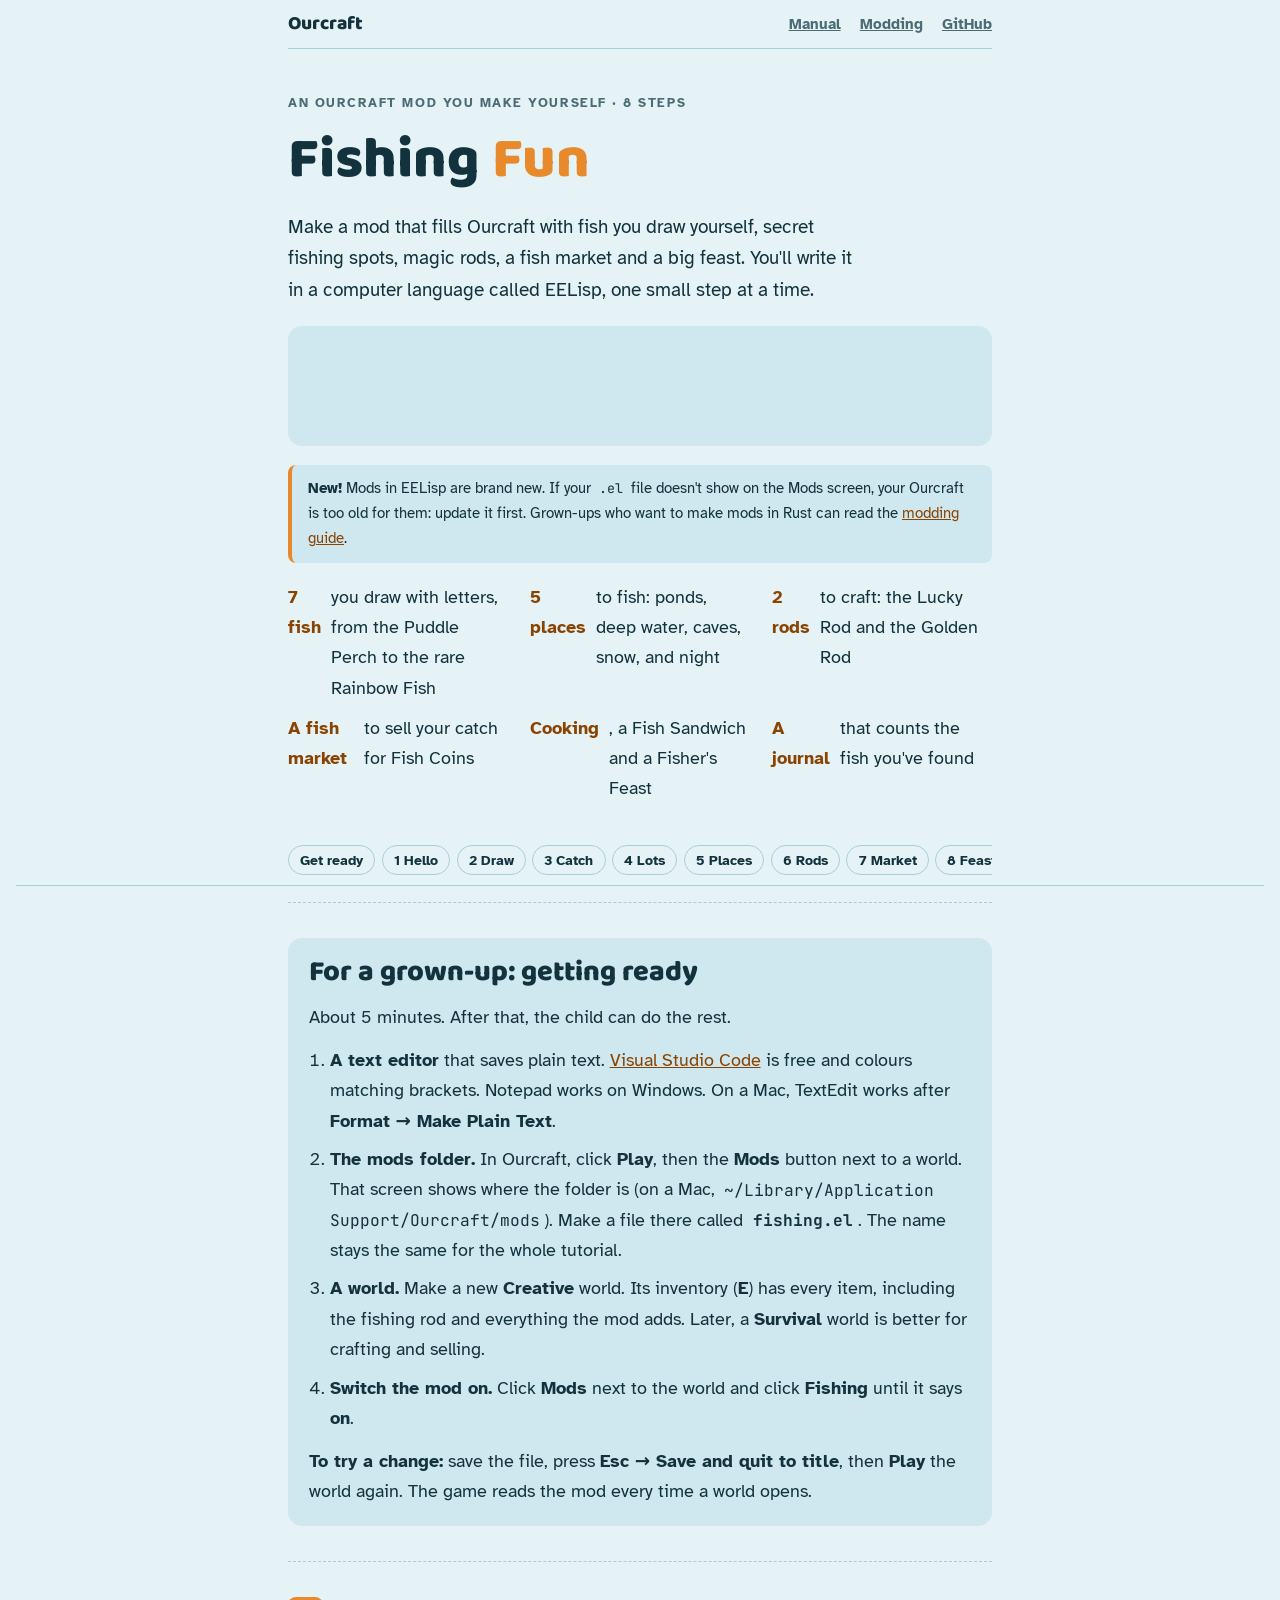
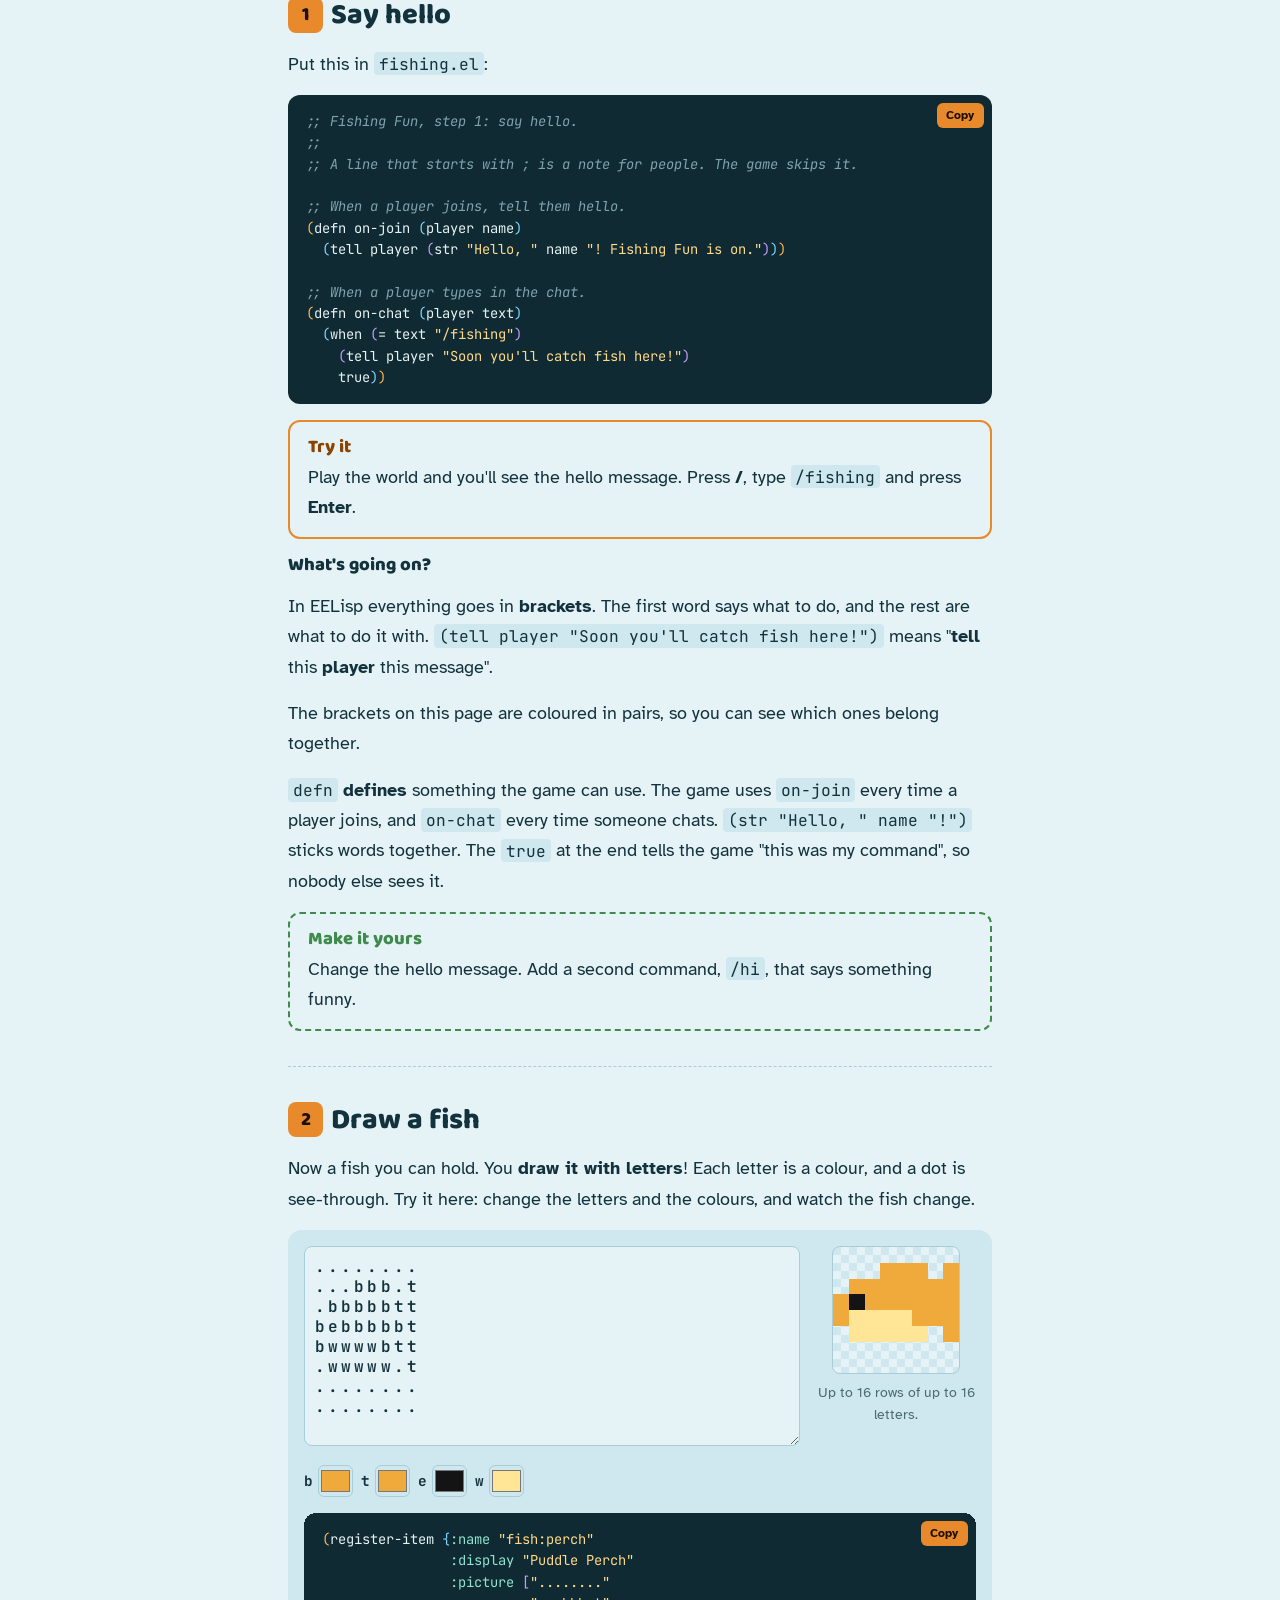
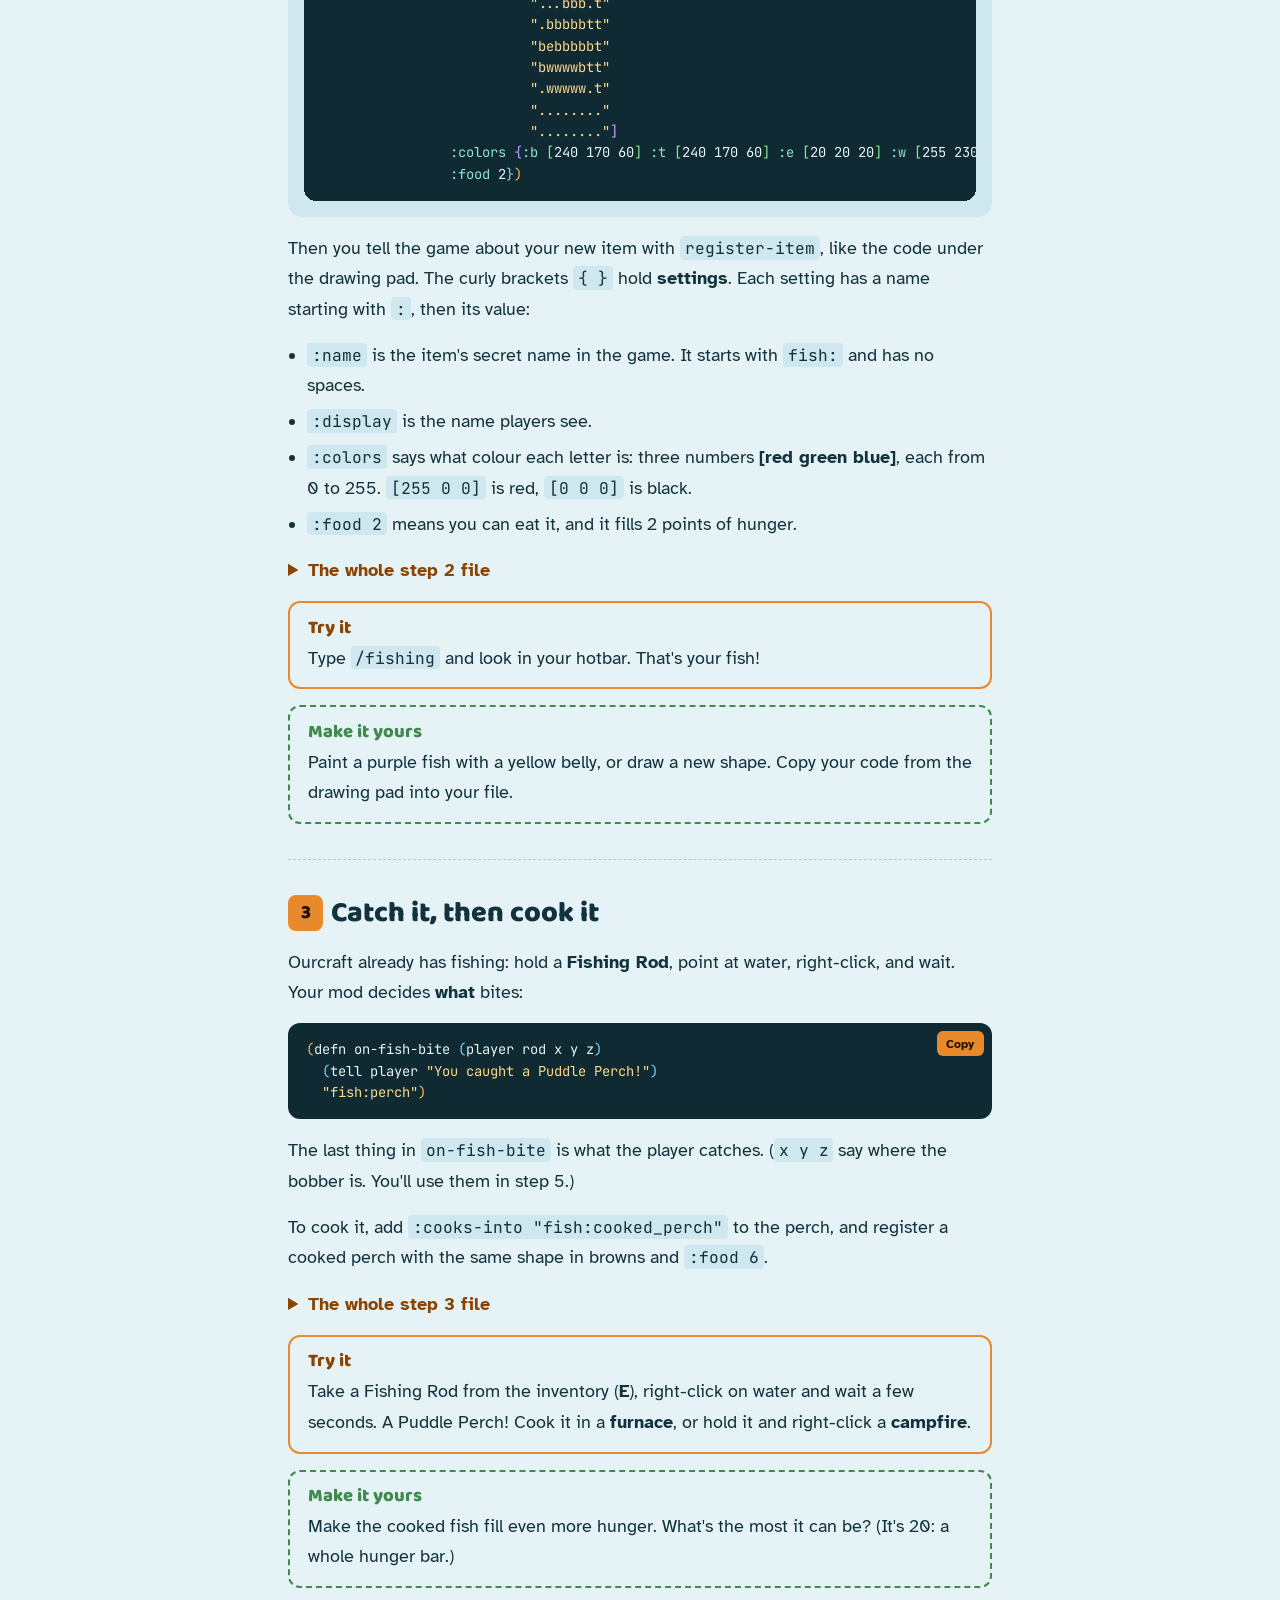
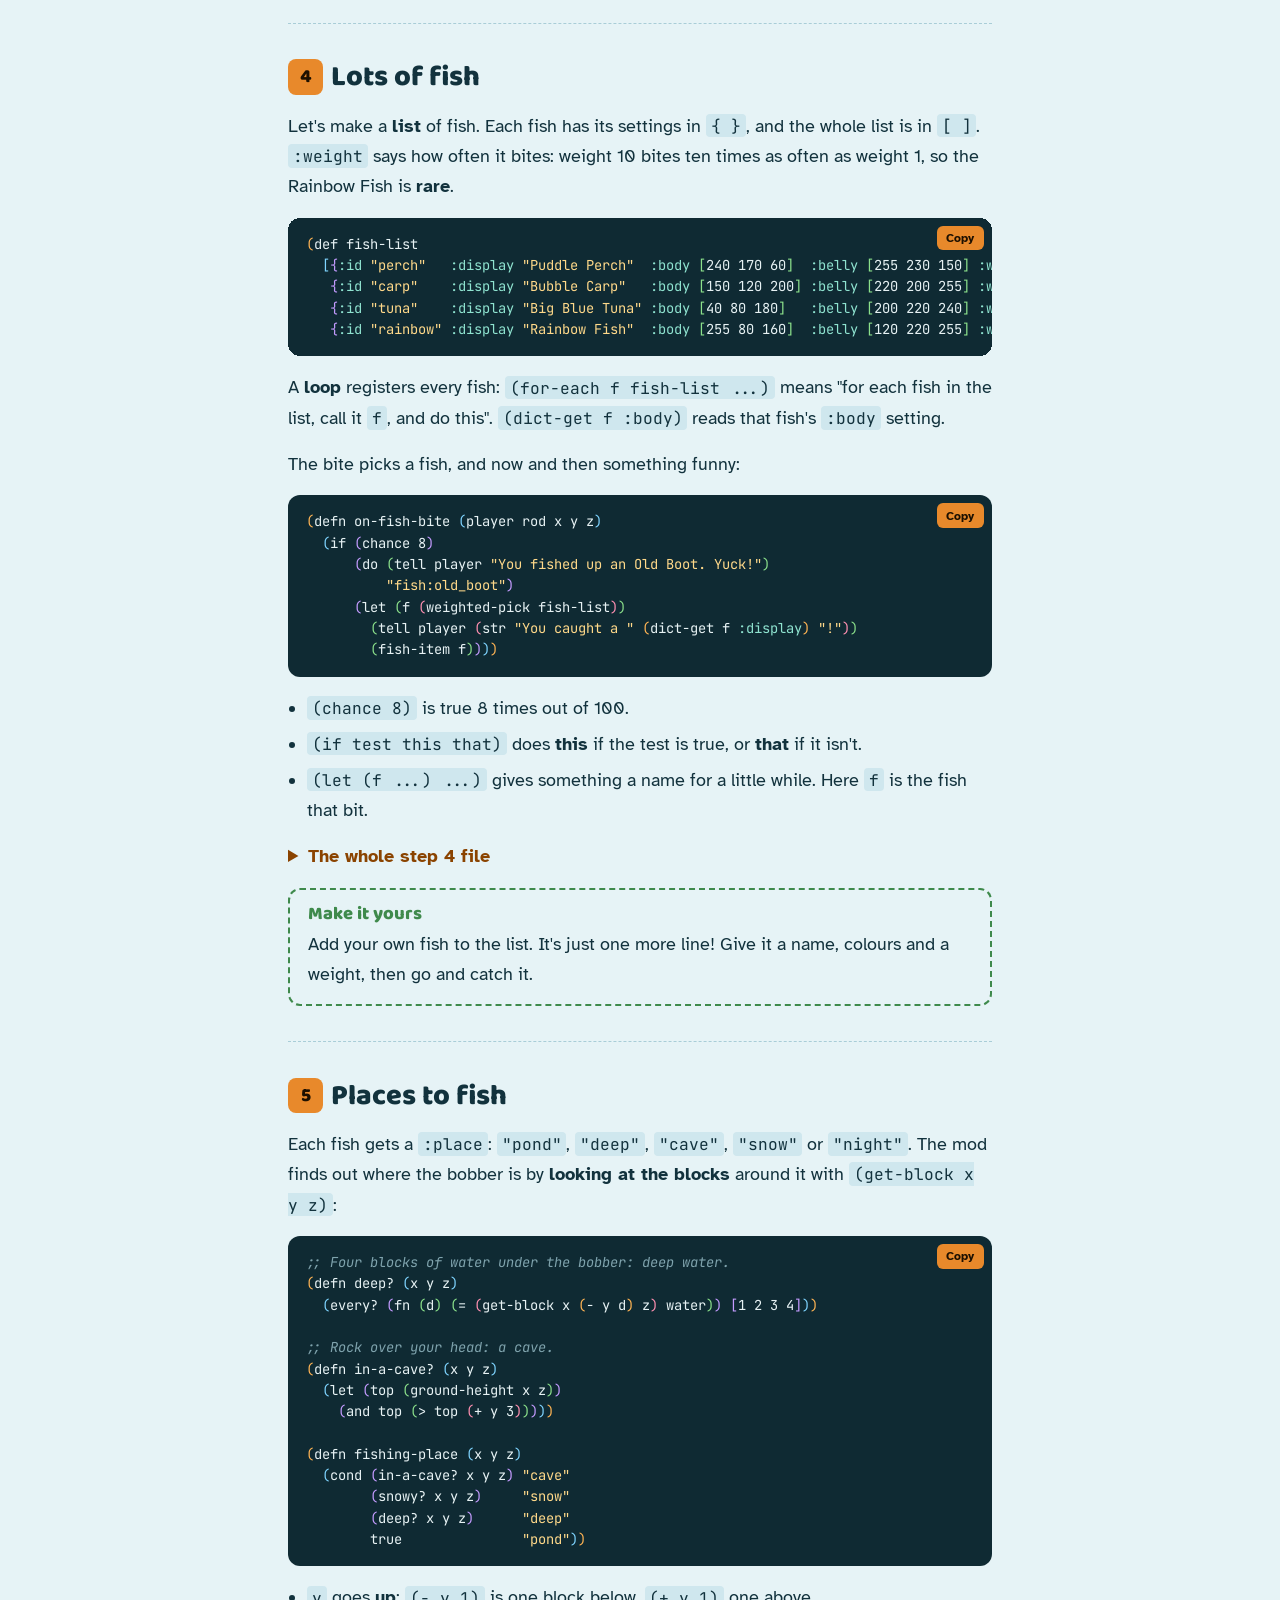
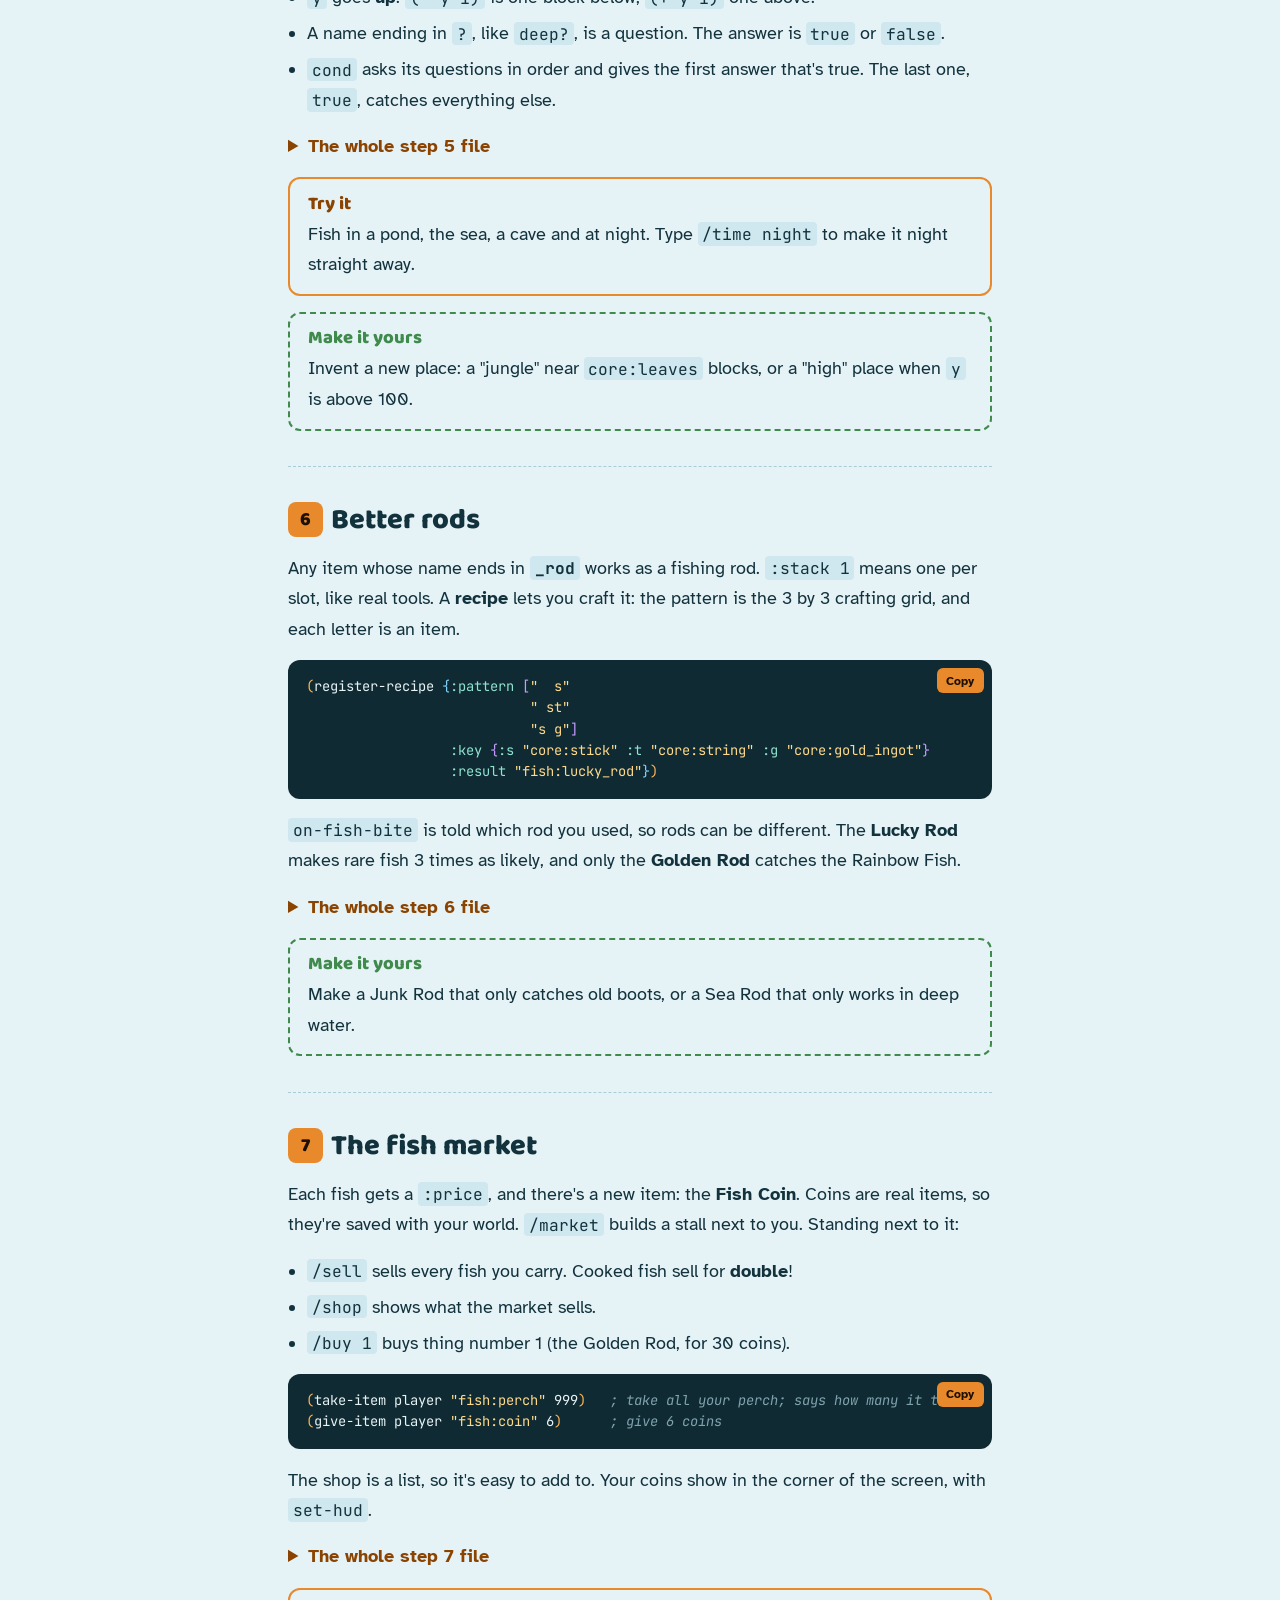
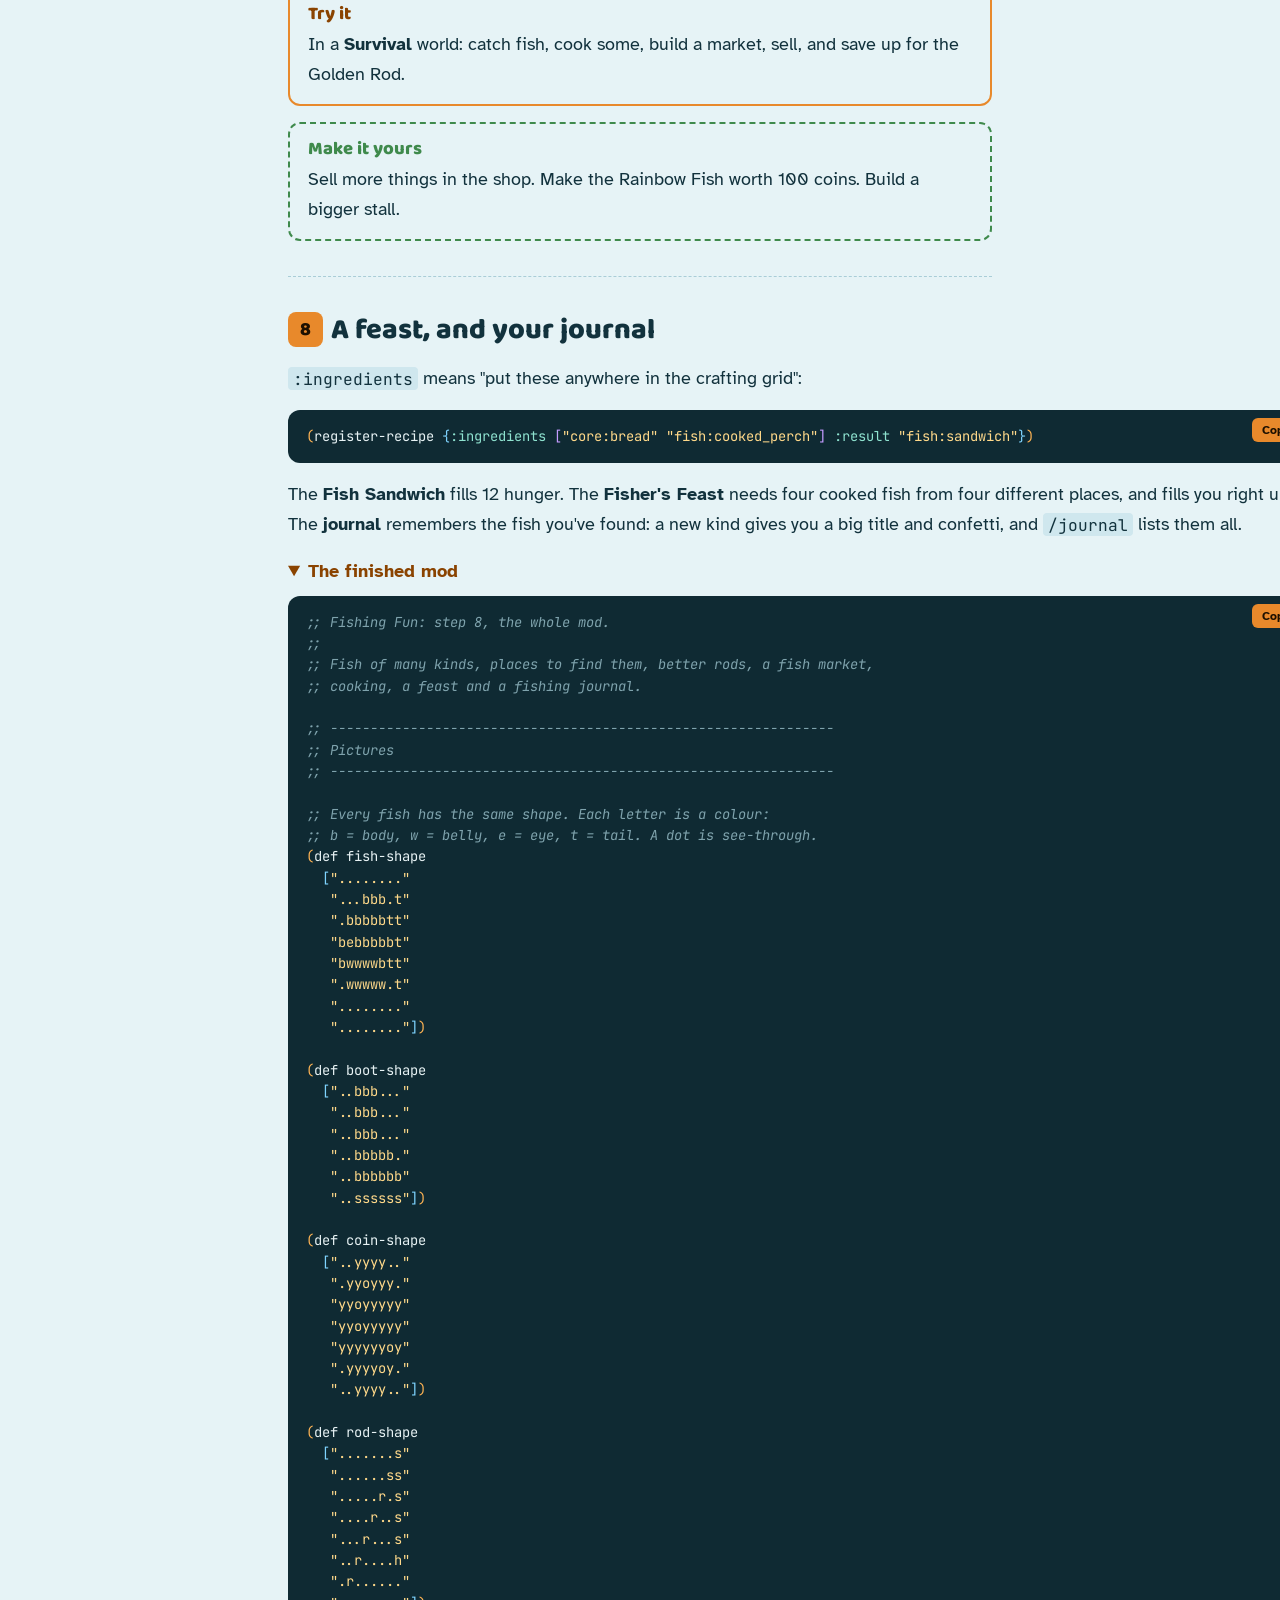
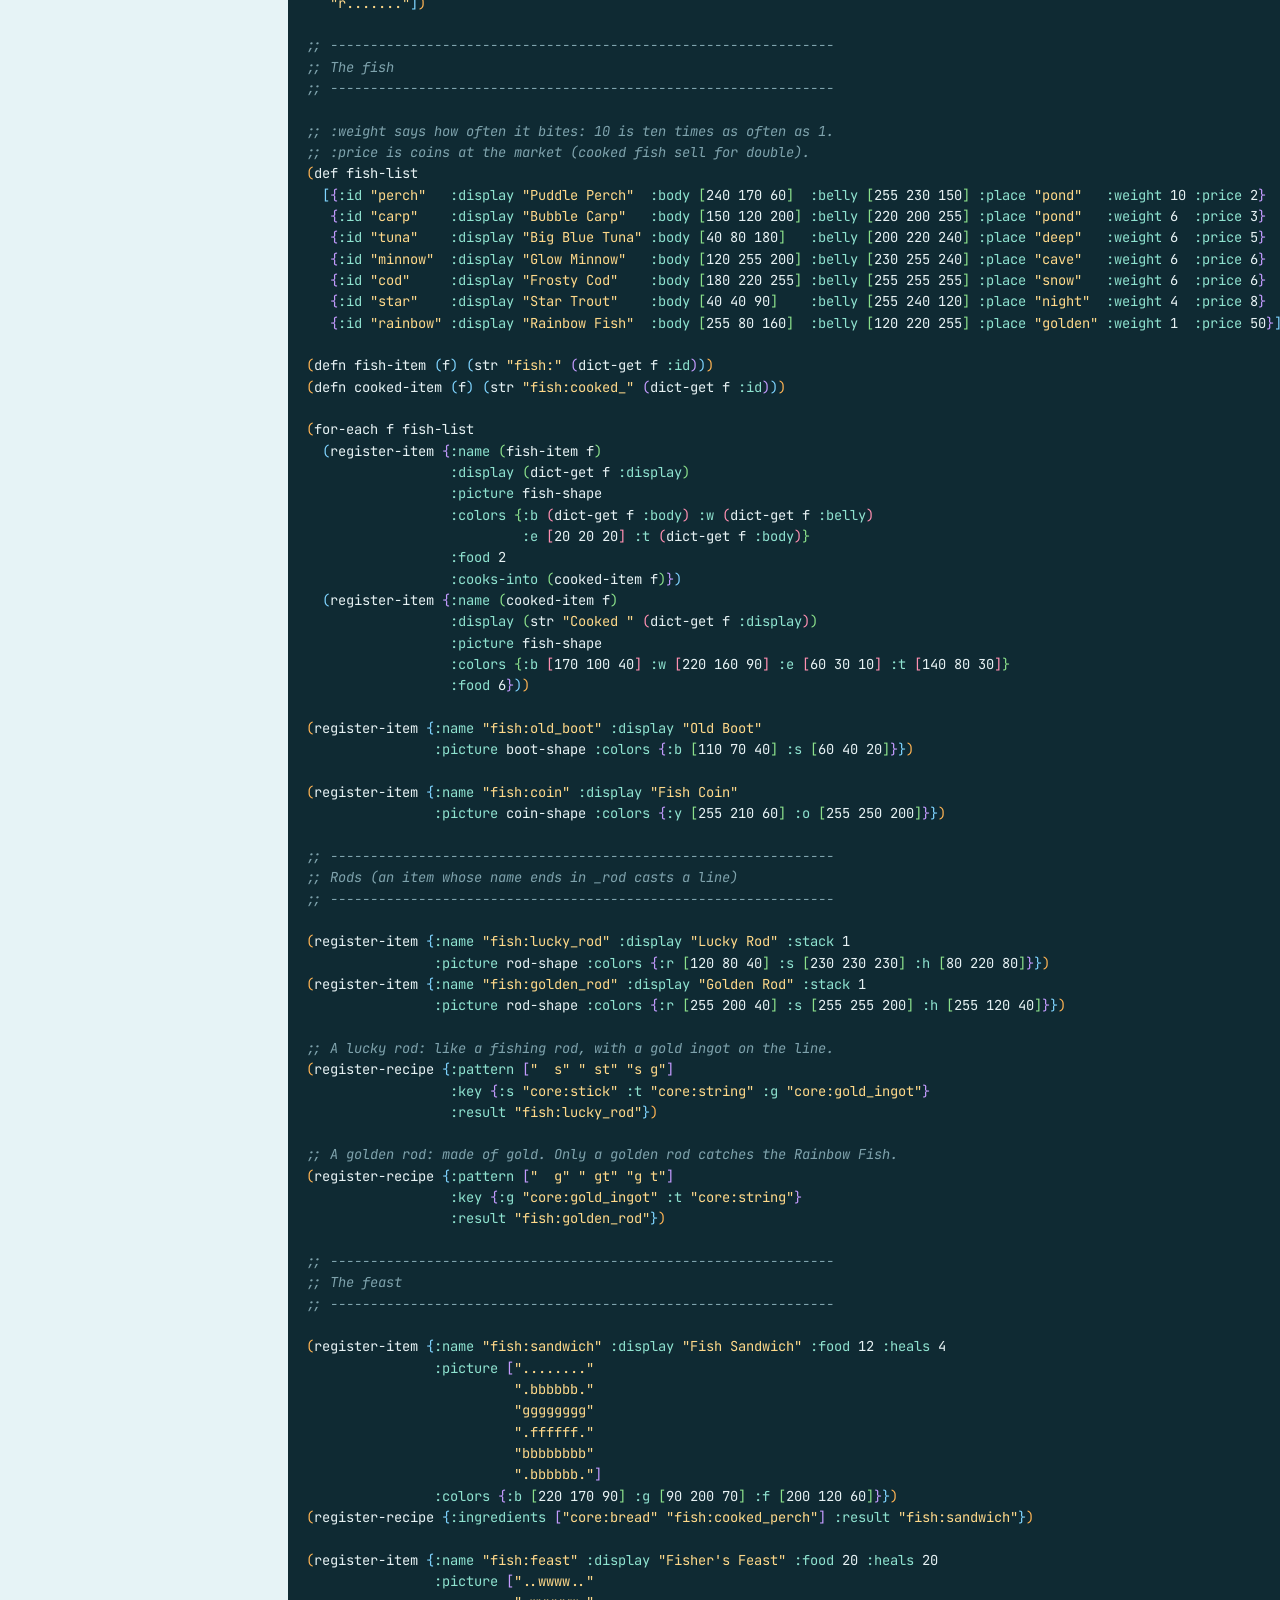
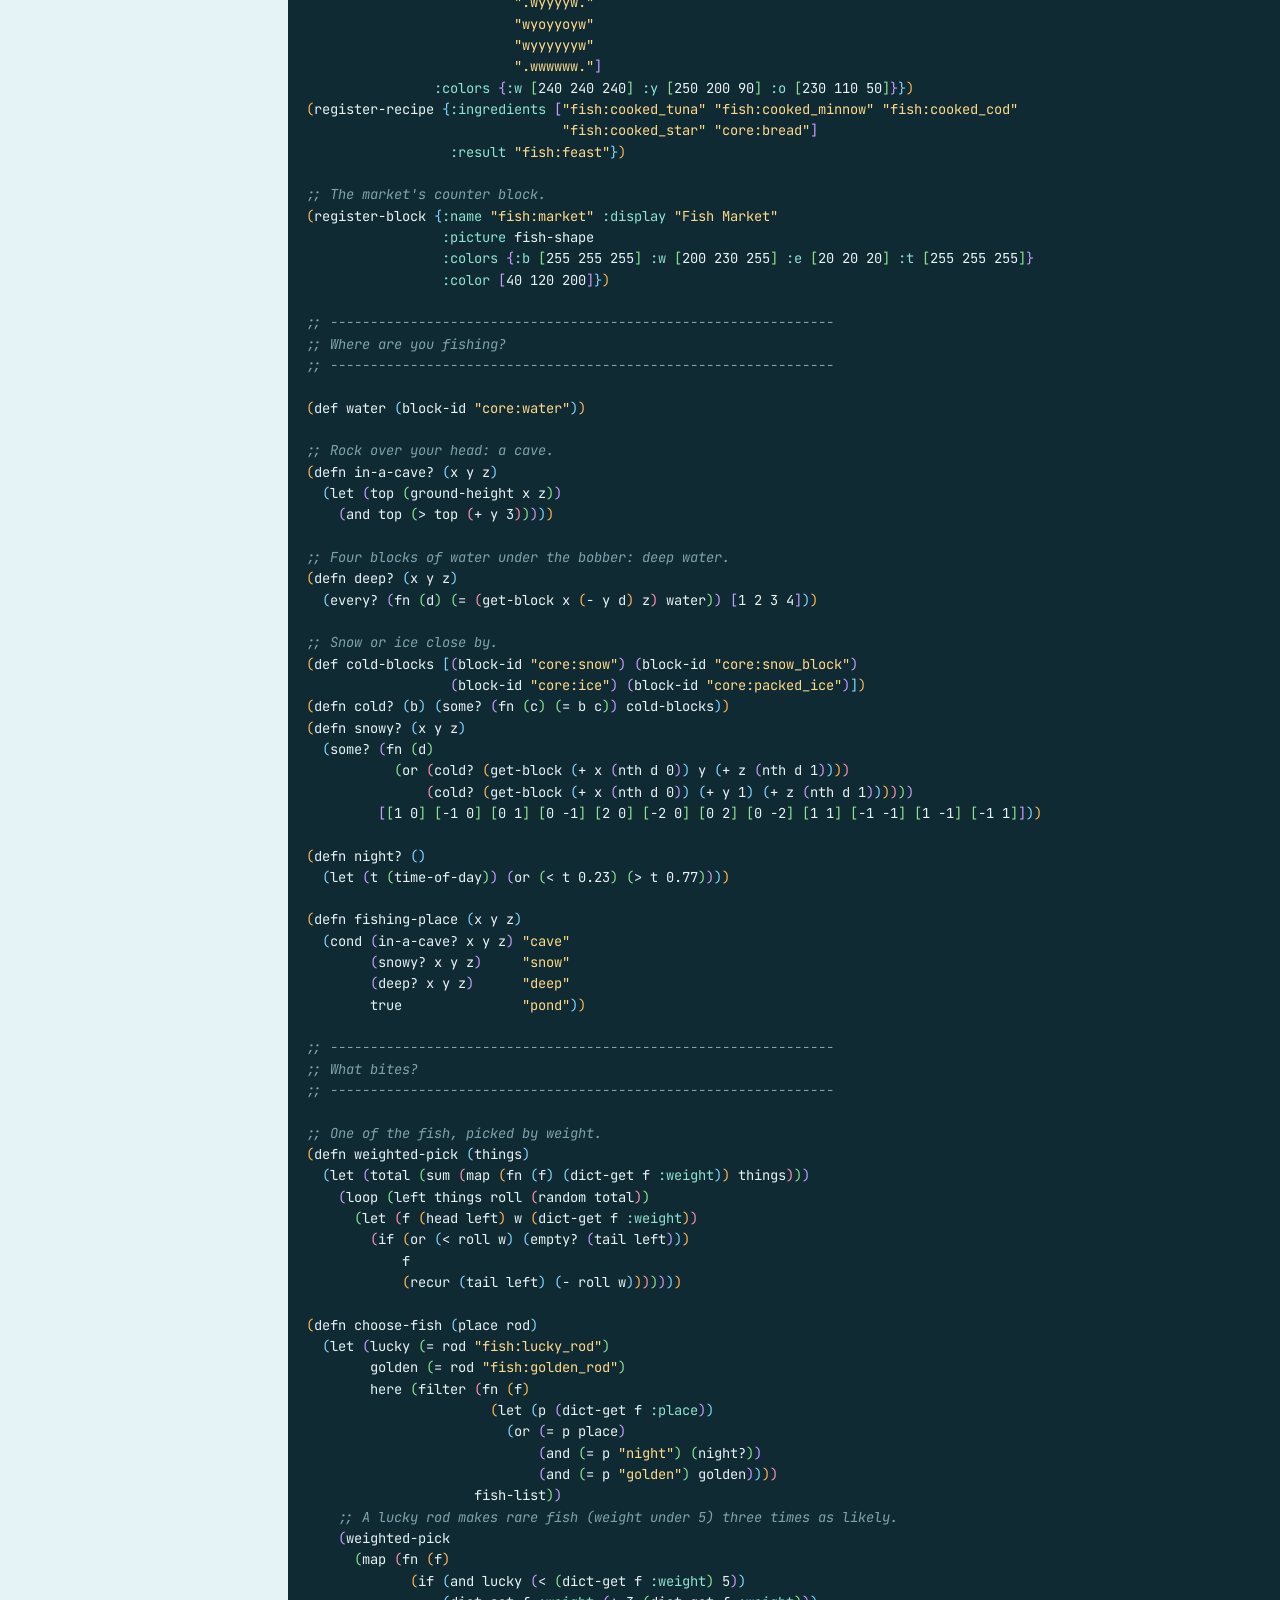
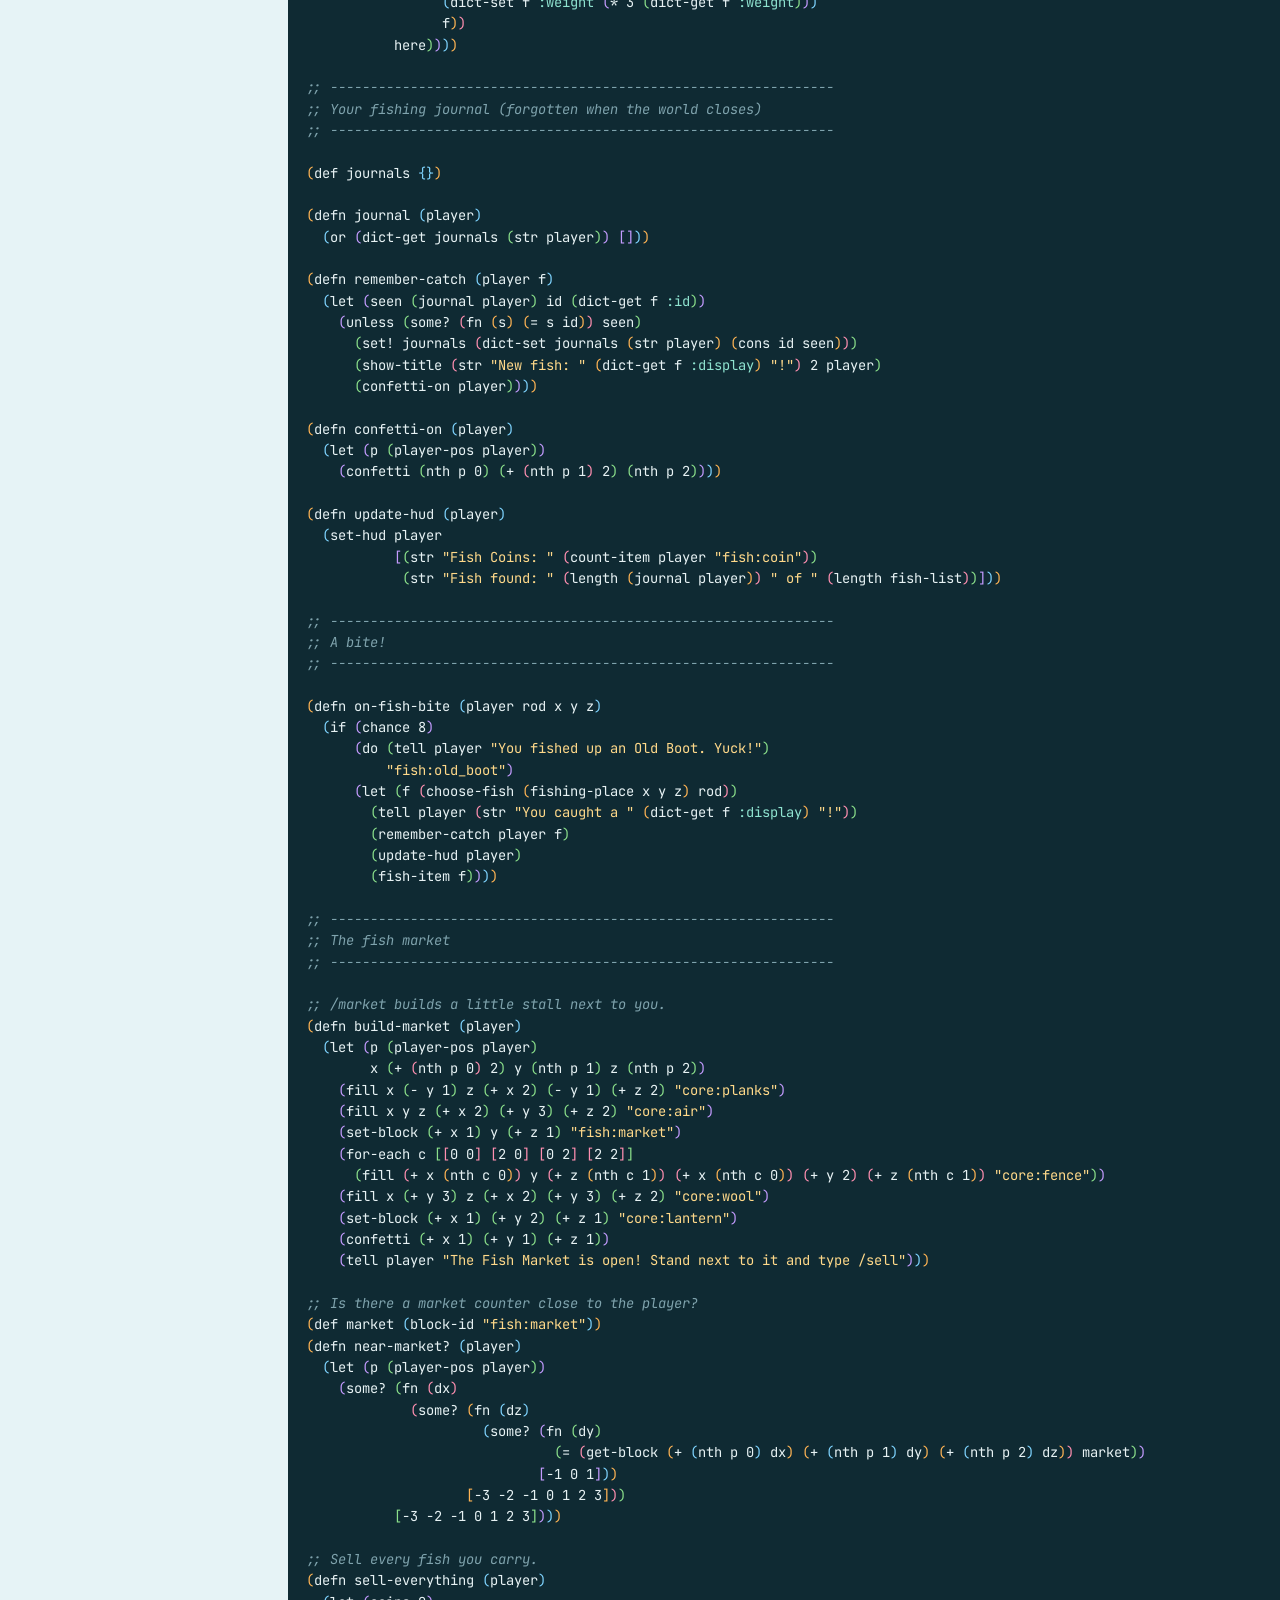
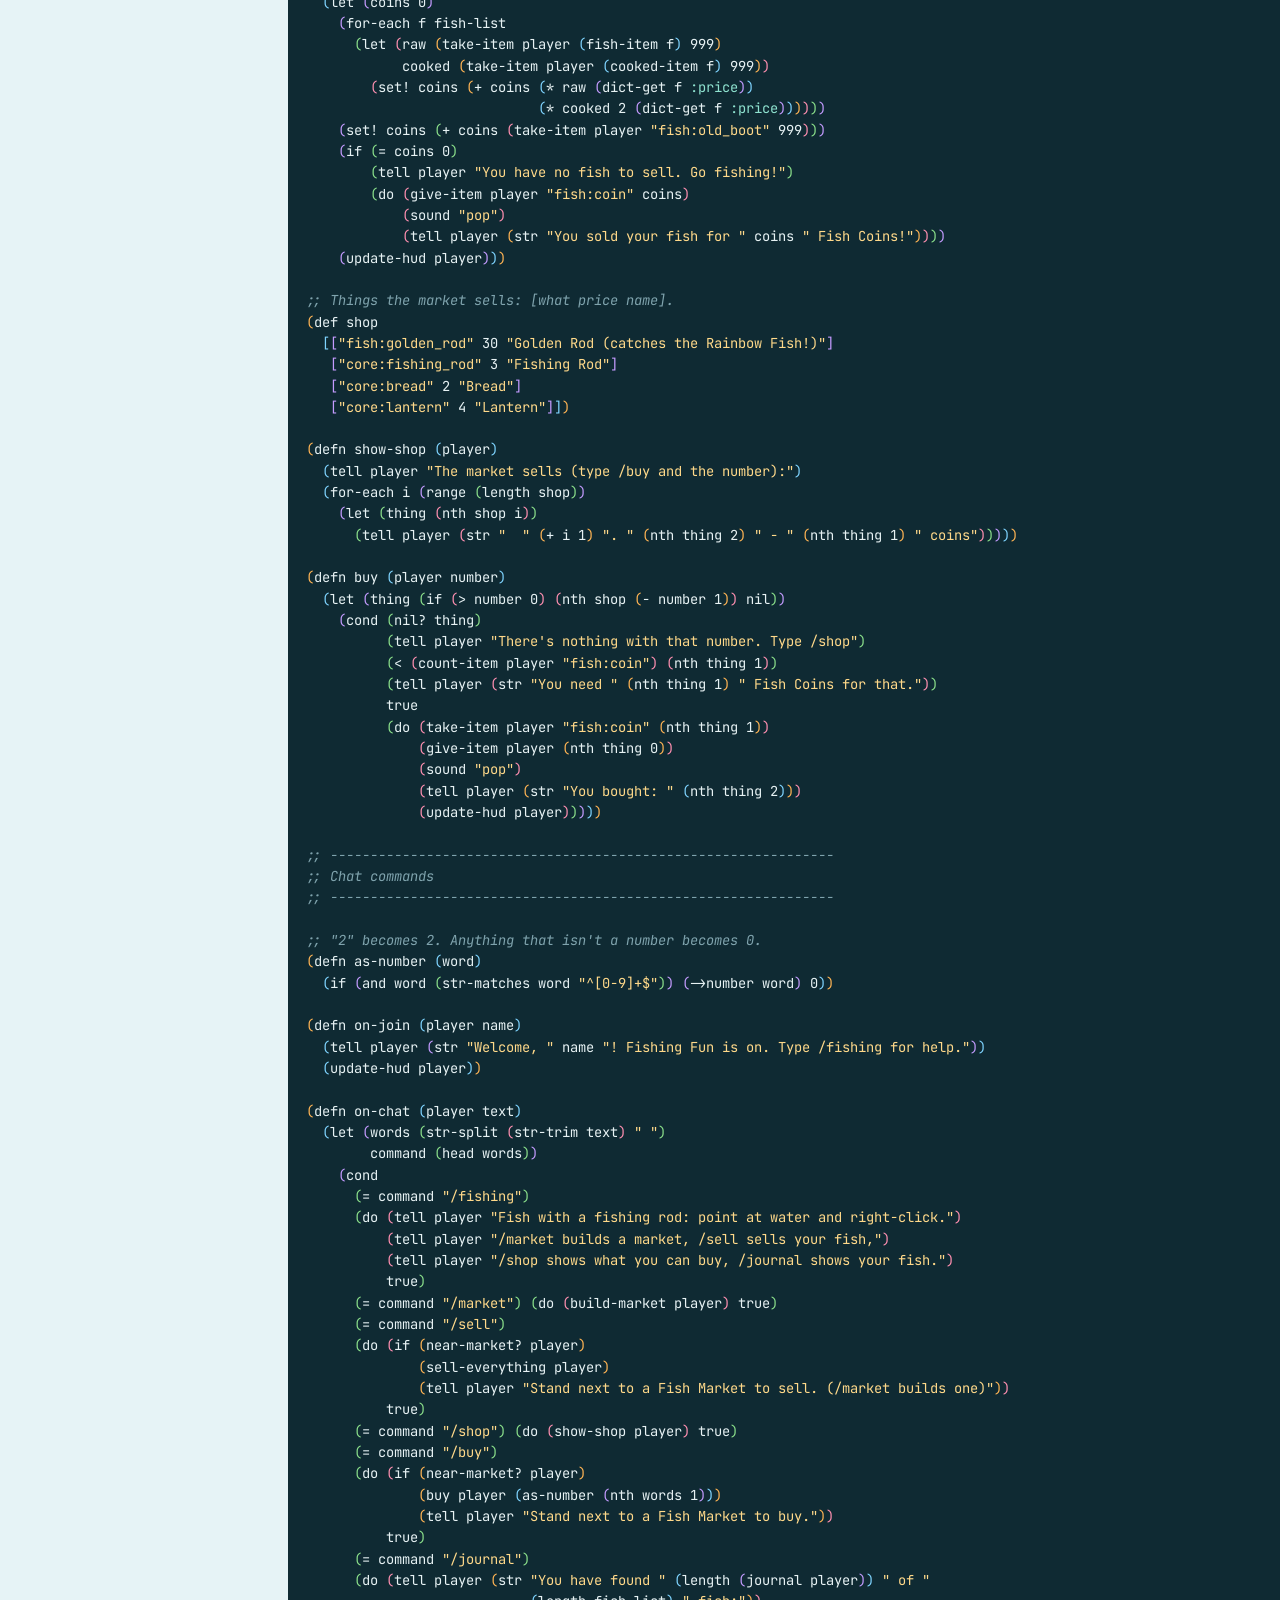
==== fishing.html @ 2dd610e3 "Fishing Fun: a modding tutorial for children, in EELisp A step-by-step page (fishing.html) for makin" ====
<!doctype html>
<html lang="en">
<head>
<meta charset="utf-8">
<meta name="viewport" content="width=device-width, initial-scale=1, viewport-fit=cover">
<meta name="description" content="A step-by-step tutorial for children: make an Ourcraft fishing mod in EELisp, with fish you draw yourself, places to fish, rods, a fish market and cooking.">
<link rel="icon" href="assets/favicon.svg" type="image/svg+xml">
<title>Fishing Fun Mod · Ourcraft</title>
<link rel="preconnect" href="https://fonts.googleapis.com">
<link rel="preconnect" href="https://fonts.gstatic.com" crossorigin>
<link rel="stylesheet" href="https://fonts.googleapis.com/css2?family=Baloo+2:wght@600;800&family=Atkinson+Hyperlegible:ital,wght@0,400;0,700;1,400&family=JetBrains+Mono:wght@400;600&display=swap">
<style>
/* Layout: a pond you scroll down through. One narrow reading column, code blocks that may run wider, a sticky strip of the 8 steps. */
:root {
  --water: #e6f3f6;        /* page: shallow pond */
  --water-deep: #cfe7ee;   /* panels */
  --ink: #12323d;          /* text: deep-water ink */
  --ink-soft: #4b6b75;
  --perch: #e8892b;        /* accent: the Puddle Perch */
  --perch-ink: #8a4300;    /* accent text on light */
  --reed: #3f8a4c;         /* "make it yours" */
  --line: #a9cdd7;
  --code-bg: #0f2a33;
  --code-fg: #e7f2f4;
  --code-dim: #7fa3ad;
  --p1: #ffb454; --p2: #7fd4ff; --p3: #c49bff; --p4: #8be08b; --p5: #ff8fb1;
  --str: #ffd98a; --kw: #8fe3d0;
  --font-display: "Baloo 2", "Trebuchet MS", system-ui, sans-serif;
  --font-body: "Atkinson Hyperlegible", Verdana, system-ui, sans-serif;
  --font-code: "JetBrains Mono", ui-monospace, Menlo, Consolas, monospace;
  --step-1: clamp(1.05rem, 1rem + .25vw, 1.15rem);
  --step-2: clamp(1.4rem, 1.2rem + .9vw, 1.8rem);
  --step-3: clamp(2.2rem, 1.6rem + 3vw, 3.6rem);
}
@media (prefers-color-scheme: dark) { :root:not([data-theme="light"]) {
  --water: #0b1f26; --water-deep: #12313b; --ink: #dcefF3; --ink-soft: #9dbdc6;
  --perch: #f2a04e; --perch-ink: #ffbf7a; --reed: #7dd08a; --line: #24505d;
  --code-bg: #071419; --code-fg: #e7f2f4; --code-dim: #6f929c; color-scheme: dark } }
:root[data-theme="dark"] {
  --water: #0b1f26; --water-deep: #12313b; --ink: #dcefF3; --ink-soft: #9dbdc6;
  --perch: #f2a04e; --perch-ink: #ffbf7a; --reed: #7dd08a; --line: #24505d;
  --code-bg: #071419; --code-fg: #e7f2f4; --code-dim: #6f929c; color-scheme: dark }

* { box-sizing: border-box }
body { background: var(--water); color: var(--ink); font: 400 var(--step-1)/1.65 var(--font-body);
  padding-left: max(16px, env(safe-area-inset-left, 0px)); padding-right: max(16px, env(safe-area-inset-right, 0px)); padding-block: 0 4rem }
body::before { content: ""; position: fixed; inset: 0 0 auto; height: env(safe-area-inset-top, 0px); z-index: 10; background: var(--water) }
.col { max-width: 44rem; margin-inline: auto }
h1, h2, h3 { font-family: var(--font-display); line-height: 1.1; text-wrap: balance; margin: 0 }
h2 { font-size: var(--step-2); font-weight: 800 }
h3 { font-size: 1.15rem; font-weight: 800 }
p { margin: 0 }
a { color: var(--perch-ink) }
code { font-family: var(--font-code); font-size: .88em; background: var(--water-deep); padding: .05em .3em; border-radius: 4px }
:focus-visible { outline: 3px solid var(--perch); outline-offset: 2px }

/* Hero */
.hero { padding-block: 3rem 2rem; display: grid; gap: 1.2rem }
.hero .kicker { font: 700 .8rem/1 var(--font-body); letter-spacing: .12em; text-transform: uppercase; color: var(--ink-soft) }
.hero h1 { font-size: var(--step-3); font-weight: 800 }
.hero h1 em { font-style: normal; color: var(--perch) }
.hero .lead { font-size: 1.2rem; max-width: 36rem }
.pond { position: relative; height: 120px; border-radius: 14px; overflow: hidden;
  background: repeating-linear-gradient(180deg, var(--water-deep) 0 14px, transparent 14px 28px), var(--water-deep) }
.pond .swim { position: absolute; top: 34px; left: -90px; animation: swim 14s linear infinite }
.pond .swim.two { top: 70px; animation-duration: 19s; animation-delay: -8s }
@keyframes swim { to { transform: translateX(calc(44rem + 180px)) } }
@media (prefers-reduced-motion: reduce) { .pond .swim { animation: none; left: 20% } .pond .swim.two { left: 60% } }
.makes { display: grid; grid-template-columns: repeat(auto-fit, minmax(13rem, 1fr)); gap: .6rem 1.4rem; padding: 0; margin: 0; list-style: none }
.makes li { display: flex; gap: .6rem; align-items: baseline }
.makes b { color: var(--perch-ink) }

/* Step strip */
nav.steps { position: sticky; top: env(safe-area-inset-top, 0px); z-index: 5; background: var(--water); border-bottom: 1px solid var(--line); padding-block: .6rem; margin-bottom: 1rem }
nav.steps .col { display: flex; gap: .4rem; overflow-x: auto; scrollbar-width: none }
nav.steps a { flex: none; text-decoration: none; color: var(--ink); font: 700 .85rem/1 var(--font-body); padding: .45rem .7rem; border-radius: 999px; border: 1px solid var(--line); background: var(--water) }
nav.steps a:hover { border-color: var(--perch) }

/* Sections */
section { padding-block: 2.2rem; border-top: 1px dashed var(--line); display: grid; gap: 1rem }
.num { display: inline-grid; place-items: center; width: 2.2rem; height: 2.2rem; border-radius: 8px; background: var(--perch); color: #1d1000; font: 800 1.2rem/1 var(--font-display); margin-right: .5rem; vertical-align: .15em }
.grownup { background: var(--water-deep); border-radius: 14px; padding: 1.2rem 1.3rem; display: grid; gap: .8rem }
.grownup ol { margin: 0; padding-left: 1.3rem; display: grid; gap: .5rem }
.try, .yours { border-radius: 12px; padding: .9rem 1.1rem; display: grid; gap: .3rem }
.try { border: 2px solid var(--perch) }
.yours { border: 2px dashed var(--reed) }
.try h3 { color: var(--perch-ink) } .yours h3 { color: var(--reed) }
ul.plain { margin: 0; padding-left: 1.2rem; display: grid; gap: .35rem }

/* Code */
.code { position: relative; min-width: 0 }
.code pre { margin: 0; background: var(--code-bg); color: var(--code-fg); font: 400 .86rem/1.55 var(--font-code); padding: 1rem 1.1rem; border-radius: 12px; overflow-x: auto; tab-size: 2 }
.code .copy { position: absolute; top: .5rem; right: .5rem; font: 700 .75rem/1 var(--font-body); padding: .4rem .6rem; border-radius: 6px; border: 0; background: var(--perch); color: #1d1000; cursor: pointer }
.c-com { color: var(--code-dim); font-style: italic } .c-str { color: var(--str) } .c-kw { color: var(--kw) }
.d0 { color: var(--p1) } .d1 { color: var(--p2) } .d2 { color: var(--p3) } .d3 { color: var(--p4) } .d4 { color: var(--p5) }
details.file summary { cursor: pointer; font-weight: 700; color: var(--perch-ink) }
details.file[open] summary { margin-bottom: .6rem }

/* Fish drawing pad */
.pad { display: grid; grid-template-columns: minmax(0, 1fr) auto; gap: 1rem; background: var(--water-deep); border-radius: 14px; padding: 1rem }
.pad textarea { width: 100%; min-height: 12.5rem; resize: vertical; font: 600 1rem/1.25 var(--font-code); letter-spacing: .2em; background: var(--water); color: var(--ink); border: 1px solid var(--line); border-radius: 8px; padding: .6rem }
.pad .colors { display: flex; flex-wrap: wrap; gap: .5rem; margin-top: .6rem }
.pad label { display: inline-flex; align-items: center; gap: .3rem; font: 700 .9rem var(--font-code) }
.pad input[type=color] { width: 2.2rem; height: 2rem; border: 1px solid var(--line); border-radius: 6px; padding: 0; background: none }
.pad .preview { display: grid; gap: .5rem; justify-items: center; align-content: start }
.pad canvas { width: 128px; height: 128px; image-rendering: pixelated; border-radius: 8px; border: 1px solid var(--line);
  background: repeating-conic-gradient(var(--water) 0 25%, var(--water-deep) 0 50%) 0 0 / 16px 16px }
.pad .msg { font-size: .85rem; color: var(--ink-soft); max-width: 10rem; text-align: center }
.pad .full { grid-column: 1 / -1 }
@media (max-width: 34rem) { .pad { grid-template-columns: 1fr } }

/* Tables */
.tablewrap { overflow-x: auto }
table { border-collapse: collapse; width: 100%; font-size: .95rem }
th, td { text-align: left; vertical-align: top; padding: .5rem .6rem; border-bottom: 1px solid var(--line) }
th { font: 700 .75rem/1.2 var(--font-body); letter-spacing: .08em; text-transform: uppercase; color: var(--ink-soft) }
td:first-child { white-space: nowrap }
.warn { color: var(--perch-ink); font-weight: 700 }
html { padding-block: env(safe-area-inset-top, 0px) env(safe-area-inset-bottom, 0px) }
body { margin: 0 }
.sitebar { display: flex; flex-wrap: wrap; gap: .4rem 1.2rem; align-items: center; padding-block: .9rem; border-bottom: 1px solid var(--line); font: 700 .95rem/1.2 var(--font-body) }
.sitebar .home { font: 800 1.2rem/1 var(--font-display); color: var(--ink); text-decoration: none; margin-right: auto }
.sitebar a { color: var(--ink-soft) }
.notice { background: var(--water-deep); border-left: 4px solid var(--perch); border-radius: 8px; padding: .7rem 1rem; font-size: .95rem }
footer { padding-block: 2rem; text-align: center; font-family: var(--font-display); font-size: 1.4rem }
</style>
</head>
<body>
<div class="col sitebar"><a class="home" href="./">Ourcraft</a><a href="manual.html">Manual</a><a href="modding.html">Modding</a><a href="https://github.com/rsantacroce/ourcraft">GitHub</a></div>

<header class="col hero">
  <div class="kicker">An Ourcraft mod you make yourself · 8 steps</div>
  <h1>Fishing <em>Fun</em></h1>
  <p class="lead">Make a mod that fills Ourcraft with fish you draw yourself, secret fishing spots, magic rods, a fish market and a big feast. You'll write it in a computer language called EELisp, one small step at a time.</p>
  <div class="pond" aria-hidden="true"><canvas class="swim" width="16" height="16" data-fish="perch" style="width:64px;height:64px;image-rendering:pixelated"></canvas><canvas class="swim two" width="16" height="16" data-fish="rainbow" style="width:56px;height:56px;image-rendering:pixelated"></canvas></div>
  <p class="notice"><b>New!</b> Mods in EELisp are brand new. If your <code>.el</code> file doesn't show on the Mods screen, your Ourcraft is too old for them: update it first. Grown-ups who want to make mods in Rust can read the <a href="modding.html">modding guide</a>.</p>
  <ul class="makes">
    <li><b>7 fish</b> you draw with letters, from the Puddle Perch to the rare Rainbow Fish</li>
    <li><b>5 places</b> to fish: ponds, deep water, caves, snow, and night</li>
    <li><b>2 rods</b> to craft: the Lucky Rod and the Golden Rod</li>
    <li><b>A fish market</b> to sell your catch for Fish Coins</li>
    <li><b>Cooking</b>, a Fish Sandwich and a Fisher's Feast</li>
    <li><b>A journal</b> that counts the fish you've found</li>
  </ul>
</header>

<nav class="steps" aria-label="Steps"><div class="col">
  <a href="#ready">Get ready</a><a href="#step-1">1 Hello</a><a href="#step-2">2 Draw</a><a href="#step-3">3 Catch</a><a href="#step-4">4 Lots</a><a href="#step-5">5 Places</a><a href="#step-6">6 Rods</a><a href="#step-7">7 Market</a><a href="#step-8">8 Feast</a><a href="#oops">Oops!</a><a href="#cheat">Cheat sheet</a>
</div></nav>

<main class="col">

<section id="ready">
  <div class="grownup">
    <h2>For a grown-up: getting ready</h2>
    <p>About 5 minutes. After that, the child can do the rest.</p>
    <ol>
      <li><b>A text editor</b> that saves plain text. <a href="https://code.visualstudio.com">Visual Studio Code</a> is free and colours matching brackets. Notepad works on Windows. On a Mac, TextEdit works after <b>Format → Make Plain Text</b>.</li>
      <li><b>The mods folder.</b> In Ourcraft, click <b>Play</b>, then the <b>Mods</b> button next to a world. That screen shows where the folder is (on a Mac, <code>~/Library/Application Support/Ourcraft/mods</code>). Make a file there called <b><code>fishing.el</code></b>. The name stays the same for the whole tutorial.</li>
      <li><b>A world.</b> Make a new <b>Creative</b> world. Its inventory (<b>E</b>) has every item, including the fishing rod and everything the mod adds. Later, a <b>Survival</b> world is better for crafting and selling.</li>
      <li><b>Switch the mod on.</b> Click <b>Mods</b> next to the world and click <b>Fishing</b> until it says <b>on</b>.</li>
    </ol>
    <p><b>To try a change:</b> save the file, press <b>Esc → Save and quit to title</b>, then <b>Play</b> the world again. The game reads the mod every time a world opens.</p>
  </div>
</section>

<section id="step-1">
  <h2><span class="num">1</span>Say hello</h2>
  <p>Put this in <code>fishing.el</code>:</p>
  <div class="code" data-src="1-hello"></div>
  <div class="try"><h3>Try it</h3><p>Play the world and you'll see the hello message. Press <b>/</b>, type <code>/fishing</code> and press <b>Enter</b>.</p></div>
  <h3>What's going on?</h3>
  <p>In EELisp everything goes in <b>brackets</b>. The first word says what to do, and the rest are what to do it with. <code>(tell player "Soon you'll catch fish here!")</code> means "<b>tell</b> this <b>player</b> this message".</p>
  <p>The brackets on this page are coloured in pairs, so you can see which ones belong together.</p>
  <p><code>defn</code> <b>defines</b> something the game can use. The game uses <code>on-join</code> every time a player joins, and <code>on-chat</code> every time someone chats. <code>(str "Hello, " name "!")</code> sticks words together. The <code>true</code> at the end tells the game "this was my command", so nobody else sees it.</p>
  <div class="yours"><h3>Make it yours</h3><p>Change the hello message. Add a second command, <code>/hi</code>, that says something funny.</p></div>
</section>

<section id="step-2">
  <h2><span class="num">2</span>Draw a fish</h2>
  <p>Now a fish you can hold. You <b>draw it with letters</b>! Each letter is a colour, and a dot is see-through. Try it here: change the letters and the colours, and watch the fish change.</p>
  <div class="pad">
    <div>
      <textarea id="pad-rows" spellcheck="false" aria-label="The fish picture, one row per line"></textarea>
      <div class="colors" id="pad-colors"></div>
    </div>
    <div class="preview"><canvas id="pad-canvas" width="16" height="16" aria-label="How your fish looks"></canvas><div class="msg" id="pad-msg">Up to 16 rows of up to 16 letters.</div></div>
    <div class="code full" id="pad-code"></div>
  </div>
  <p>Then you tell the game about your new item with <code>register-item</code>, like the code under the drawing pad. The curly brackets <code>{ }</code> hold <b>settings</b>. Each setting has a name starting with <code>:</code>, then its value:</p>
  <ul class="plain">
    <li><code>:name</code> is the item's secret name in the game. It starts with <code>fish:</code> and has no spaces.</li>
    <li><code>:display</code> is the name players see.</li>
    <li><code>:colors</code> says what colour each letter is: three numbers <b>[red green blue]</b>, each from 0 to 255. <code>[255 0 0]</code> is red, <code>[0 0 0]</code> is black.</li>
    <li><code>:food 2</code> means you can eat it, and it fills 2 points of hunger.</li>
  </ul>
  <details class="file"><summary>The whole step 2 file</summary><div class="code" data-src="2-draw-a-fish"></div></details>
  <div class="try"><h3>Try it</h3><p>Type <code>/fishing</code> and look in your hotbar. That's your fish!</p></div>
  <div class="yours"><h3>Make it yours</h3><p>Paint a purple fish with a yellow belly, or draw a new shape. Copy your code from the drawing pad into your file.</p></div>
</section>

<section id="step-3">
  <h2><span class="num">3</span>Catch it, then cook it</h2>
  <p>Ourcraft already has fishing: hold a <b>Fishing Rod</b>, point at water, right-click, and wait. Your mod decides <b>what</b> bites:</p>
  <div class="code" data-snip="(defn on-fish-bite (player rod x y z)
  (tell player &quot;You caught a Puddle Perch!&quot;)
  &quot;fish:perch&quot;)"></div>
  <p>The last thing in <code>on-fish-bite</code> is what the player catches. (<code>x y z</code> say where the bobber is. You'll use them in step 5.)</p>
  <p>To cook it, add <code>:cooks-into "fish:cooked_perch"</code> to the perch, and register a cooked perch with the same shape in browns and <code>:food 6</code>.</p>
  <details class="file"><summary>The whole step 3 file</summary><div class="code" data-src="3-catch-and-cook"></div></details>
  <div class="try"><h3>Try it</h3><p>Take a Fishing Rod from the inventory (<b>E</b>), right-click on water and wait a few seconds. A Puddle Perch! Cook it in a <b>furnace</b>, or hold it and right-click a <b>campfire</b>.</p></div>
  <div class="yours"><h3>Make it yours</h3><p>Make the cooked fish fill even more hunger. What's the most it can be? (It's 20: a whole hunger bar.)</p></div>
</section>

<section id="step-4">
  <h2><span class="num">4</span>Lots of fish</h2>
  <p>Let's make a <b>list</b> of fish. Each fish has its settings in <code>{ }</code>, and the whole list is in <code>[ ]</code>. <code>:weight</code> says how often it bites: weight 10 bites ten times as often as weight 1, so the Rainbow Fish is <b>rare</b>.</p>
  <div class="code" data-snip="(def fish-list
  [{:id &quot;perch&quot;   :display &quot;Puddle Perch&quot;  :body [240 170 60]  :belly [255 230 150] :weight 10}
   {:id &quot;carp&quot;    :display &quot;Bubble Carp&quot;   :body [150 120 200] :belly [220 200 255] :weight 6}
   {:id &quot;tuna&quot;    :display &quot;Big Blue Tuna&quot; :body [40 80 180]   :belly [200 220 240] :weight 3}
   {:id &quot;rainbow&quot; :display &quot;Rainbow Fish&quot;  :body [255 80 160]  :belly [120 220 255] :weight 1}])"></div>
  <p>A <b>loop</b> registers every fish: <code>(for-each f fish-list ...)</code> means "for each fish in the list, call it <code>f</code>, and do this". <code>(dict-get f :body)</code> reads that fish's <code>:body</code> setting.</p>
  <p>The bite picks a fish, and now and then something funny:</p>
  <div class="code" data-snip="(defn on-fish-bite (player rod x y z)
  (if (chance 8)
      (do (tell player &quot;You fished up an Old Boot. Yuck!&quot;)
          &quot;fish:old_boot&quot;)
      (let (f (weighted-pick fish-list))
        (tell player (str &quot;You caught a &quot; (dict-get f :display) &quot;!&quot;))
        (fish-item f))))"></div>
  <ul class="plain">
    <li><code>(chance 8)</code> is true 8 times out of 100.</li>
    <li><code>(if test this that)</code> does <b>this</b> if the test is true, or <b>that</b> if it isn't.</li>
    <li><code>(let (f ...) ...)</code> gives something a name for a little while. Here <code>f</code> is the fish that bit.</li>
  </ul>
  <details class="file"><summary>The whole step 4 file</summary><div class="code" data-src="4-many-fish"></div></details>
  <div class="yours"><h3>Make it yours</h3><p>Add your own fish to the list. It's just one more line! Give it a name, colours and a weight, then go and catch it.</p></div>
</section>

<section id="step-5">
  <h2><span class="num">5</span>Places to fish</h2>
  <p>Each fish gets a <code>:place</code>: <code>"pond"</code>, <code>"deep"</code>, <code>"cave"</code>, <code>"snow"</code> or <code>"night"</code>. The mod finds out where the bobber is by <b>looking at the blocks</b> around it with <code>(get-block x y z)</code>:</p>
  <div class="code" data-snip=";; Four blocks of water under the bobber: deep water.
(defn deep? (x y z)
  (every? (fn (d) (= (get-block x (- y d) z) water)) [1 2 3 4]))

;; Rock over your head: a cave.
(defn in-a-cave? (x y z)
  (let (top (ground-height x z))
    (and top (> top (+ y 3)))))

(defn fishing-place (x y z)
  (cond (in-a-cave? x y z) &quot;cave&quot;
        (snowy? x y z)     &quot;snow&quot;
        (deep? x y z)      &quot;deep&quot;
        true               &quot;pond&quot;))"></div>
  <ul class="plain">
    <li><code>y</code> goes <b>up</b>: <code>(- y 1)</code> is one block below, <code>(+ y 1)</code> one above.</li>
    <li>A name ending in <code>?</code>, like <code>deep?</code>, is a question. The answer is <code>true</code> or <code>false</code>.</li>
    <li><code>cond</code> asks its questions in order and gives the first answer that's true. The last one, <code>true</code>, catches everything else.</li>
  </ul>
  <details class="file"><summary>The whole step 5 file</summary><div class="code" data-src="5-fishing-places"></div></details>
  <div class="try"><h3>Try it</h3><p>Fish in a pond, the sea, a cave and at night. Type <code>/time night</code> to make it night straight away.</p></div>
  <div class="yours"><h3>Make it yours</h3><p>Invent a new place: a "jungle" near <code>core:leaves</code> blocks, or a "high" place when <code>y</code> is above 100.</p></div>
</section>

<section id="step-6">
  <h2><span class="num">6</span>Better rods</h2>
  <p>Any item whose name ends in <b><code>_rod</code></b> works as a fishing rod. <code>:stack 1</code> means one per slot, like real tools. A <b>recipe</b> lets you craft it: the pattern is the 3 by 3 crafting grid, and each letter is an item.</p>
  <div class="code" data-snip="(register-recipe {:pattern [&quot;  s&quot;
                            &quot; st&quot;
                            &quot;s g&quot;]
                  :key {:s &quot;core:stick&quot; :t &quot;core:string&quot; :g &quot;core:gold_ingot&quot;}
                  :result &quot;fish:lucky_rod&quot;})"></div>
  <p><code>on-fish-bite</code> is told which rod you used, so rods can be different. The <b>Lucky Rod</b> makes rare fish 3 times as likely, and only the <b>Golden Rod</b> catches the Rainbow Fish.</p>
  <details class="file"><summary>The whole step 6 file</summary><div class="code" data-src="6-better-rods"></div></details>
  <div class="yours"><h3>Make it yours</h3><p>Make a Junk Rod that only catches old boots, or a Sea Rod that only works in deep water.</p></div>
</section>

<section id="step-7">
  <h2><span class="num">7</span>The fish market</h2>
  <p>Each fish gets a <code>:price</code>, and there's a new item: the <b>Fish Coin</b>. Coins are real items, so they're saved with your world. <code>/market</code> builds a stall next to you. Standing next to it:</p>
  <ul class="plain">
    <li><code>/sell</code> sells every fish you carry. Cooked fish sell for <b>double</b>!</li>
    <li><code>/shop</code> shows what the market sells.</li>
    <li><code>/buy 1</code> buys thing number 1 (the Golden Rod, for 30 coins).</li>
  </ul>
  <div class="code" data-snip="(take-item player &quot;fish:perch&quot; 999)   ; take all your perch; says how many it took
(give-item player &quot;fish:coin&quot; 6)      ; give 6 coins"></div>
  <p>The shop is a list, so it's easy to add to. Your coins show in the corner of the screen, with <code>set-hud</code>.</p>
  <details class="file"><summary>The whole step 7 file</summary><div class="code" data-src="7-fish-market"></div></details>
  <div class="try"><h3>Try it</h3><p>In a <b>Survival</b> world: catch fish, cook some, build a market, sell, and save up for the Golden Rod.</p></div>
  <div class="yours"><h3>Make it yours</h3><p>Sell more things in the shop. Make the Rainbow Fish worth 100 coins. Build a bigger stall.</p></div>
</section>

<section id="step-8">
  <h2><span class="num">8</span>A feast, and your journal</h2>
  <p><code>:ingredients</code> means "put these anywhere in the crafting grid":</p>
  <div class="code" data-snip="(register-recipe {:ingredients [&quot;core:bread&quot; &quot;fish:cooked_perch&quot;] :result &quot;fish:sandwich&quot;})"></div>
  <p>The <b>Fish Sandwich</b> fills 12 hunger. The <b>Fisher's Feast</b> needs four cooked fish from four different places, and fills you right up. The <b>journal</b> remembers the fish you've found: a new kind gives you a big title and confetti, and <code>/journal</code> lists them all.</p>
  <details class="file" open><summary>The finished mod</summary><div class="code" data-src="8-feast"></div></details>
  <div class="yours"><h3>Make it yours</h3><p>Give a prize to whoever finds every fish: 100 coins, or a Golden Rod!</p></div>
</section>

<section id="oops">
  <h2>When something goes wrong</h2>
  <p>Everyone's code goes wrong sometimes, even grown-up programmers'. When your mod has a problem, the game says so in the <b>chat</b>, starting with <span class="warn">⚠</span>. <b>The script has a problem</b> means the game couldn't read your file: it stops at the first problem, so anything after it is missing too. <b>(on-chat …) failed</b> means something went wrong inside <code>on-chat</code>.</p>
  <div class="tablewrap"><table>
    <thead><tr><th>What you see</th><th>What to check</th></tr></thead>
    <tbody>
      <tr><td><code>unclosed list</code></td><td>A <code>(</code>, <code>[</code> or <code>{</code> is missing its partner. Count them!</td></tr>
      <tr><td><code>expected function, got number</code></td><td>A list in round brackets, like <code>(255 0 0)</code>. Lists use square ones: <code>[255 0 0]</code>.</td></tr>
      <tr><td><code>the picture uses the letter z…</code></td><td>A letter in <code>:picture</code> that isn't in <code>:colors</code>.</td></tr>
      <tr><td><code>there's already something with that name</code></td><td>Two items with the same <code>:name</code>.</td></tr>
      <tr><td><code>Undefined symbol: …</code></td><td>A misspelled name, or something used before its <code>def</code>.</td></tr>
      <tr><td><code>there's no block called …</code></td><td>Block names start with <code>core:</code>, like <code>core:stone</code>.</td></tr>
      <tr><td>Nothing happens</td><td>Is the mod <b>on</b> for this world? Did you save, then Play the world again?</td></tr>
    </tbody>
  </table></div>
</section>

<section id="cheat">
  <h2>Cheat sheet</h2>
  <h3>The game calls these in your mod</h3>
  <div class="tablewrap"><table><tbody>
    <tr><td><code>(defn on-join (player name) …)</code></td><td>a player joins</td></tr>
    <tr><td><code>(defn on-chat (player text) …)</code></td><td>someone chats (give back <code>true</code> for your command)</td></tr>
    <tr><td><code>(defn on-fish-bite (player rod x y z) …)</code></td><td>a fish bites (give back what they catch)</td></tr>
    <tr><td><code>(defn on-block-change (player x y z old new) …)</code></td><td>a block is broken or placed (give back <code>:deny</code> to stop it)</td></tr>
    <tr><td><code>(defn on-tick (tick) …)</code></td><td>20 times a second</td></tr>
  </tbody></table></div>
  <h3>Your mod can do these</h3>
  <div class="tablewrap"><table><tbody>
    <tr><td><code>(tell player "hi")</code> · <code>(chat "hi")</code></td><td>a message to one player · to everyone</td></tr>
    <tr><td><code>(show-title "Wow!" 2 player)</code></td><td>big text for 2 seconds</td></tr>
    <tr><td><code>(set-hud player ["line 1" "line 2"])</code></td><td>the panel in the corner</td></tr>
    <tr><td><code>(give-item player "fish:perch" 3)</code></td><td>give items</td></tr>
    <tr><td><code>(take-item player "fish:perch" 3)</code></td><td>take up to 3, and say how many it took</td></tr>
    <tr><td><code>(count-item player "fish:coin")</code></td><td>how many they have</td></tr>
    <tr><td><code>(register-item {…})</code> · <code>(register-block {…})</code> · <code>(register-recipe {…})</code></td><td>new things (only at the top of the file)</td></tr>
    <tr><td><code>(get-block x y z)</code> · <code>(set-block x y z "core:stone")</code></td><td>look at · change one block</td></tr>
    <tr><td><code>(fill x1 y1 z1 x2 y2 z2 "core:glass")</code></td><td>a whole box of blocks</td></tr>
    <tr><td><code>(player-pos player)</code></td><td>where they are, as <code>[x y z]</code></td></tr>
    <tr><td><code>(random 6)</code> · <code>(chance 25)</code> · <code>(pick ["a" "b"])</code></td><td>0 to 5 · true 25 times in 100 · one of them</td></tr>
    <tr><td><code>(confetti x y z)</code> · <code>(hearts x y z)</code> · <code>(sound "pop")</code></td><td>a little celebration</td></tr>
    <tr><td><code>(time-of-day)</code></td><td>0 is midnight, 0.5 is noon</td></tr>
  </tbody></table></div>
  <h3>The language</h3>
  <div class="tablewrap"><table><tbody>
    <tr><td><code>(def name value)</code></td><td>give something a name</td></tr>
    <tr><td><code>(defn name (inputs) …)</code></td><td>make a command of your own</td></tr>
    <tr><td><code>(let (a 1 b 2) …)</code></td><td>names for a little while</td></tr>
    <tr><td><code>(if test this that)</code> · <code>(when test …)</code> · <code>(cond …)</code></td><td>choosing</td></tr>
    <tr><td><code>(for-each x list …)</code></td><td>do something for each thing in a list</td></tr>
    <tr><td><code>(+ 1 2)</code> <code>(- 5 1)</code> <code>(* 2 3)</code> <code>(/ 10 2)</code></td><td>maths</td></tr>
    <tr><td><code>(= a b)</code> <code>(&lt; a b)</code> <code>(and …)</code> <code>(or …)</code> <code>(not …)</code></td><td>questions</td></tr>
    <tr><td><code>(str "a" 1 "b")</code></td><td>stick words together</td></tr>
    <tr><td><code>[1 2 3]</code> · <code>(nth list 0)</code></td><td>a list · its first thing (counting starts at 0!)</td></tr>
    <tr><td><code>{:a 1}</code> · <code>(dict-get d :a)</code></td><td>settings · reading one</td></tr>
  </tbody></table></div>
  <h3>More ideas</h3>
  <ul class="plain">
    <li>A <b>fishing contest</b>: most fish in 3 minutes wins (count the time with <code>on-tick</code>).</li>
    <li><b>Treasure</b>: sometimes you fish up a key, or a map.</li>
    <li>A <b>giant fish</b> that takes three bites to catch.</li>
  </ul>
</section>
</main>
<footer>Have fun, and show your friends what you made!</footer>


<script>
const STEPS = {"1-hello": ";; Fishing Fun, step 1: say hello.\n;;\n;; A line that starts with ; is a note for people. The game skips it.\n\n;; When a player joins, tell them hello.\n(defn on-join (player name)\n  (tell player (str \"Hello, \" name \"! Fishing Fun is on.\")))\n\n;; When a player types in the chat.\n(defn on-chat (player text)\n  (when (= text \"/fishing\")\n    (tell player \"Soon you'll catch fish here!\")\n    true))\n", "2-draw-a-fish": ";; Fishing Fun, step 2: draw a fish.\n\n;; A picture made of letters. Each letter is a colour:\n;; b = body, w = belly, e = eye, t = tail. A dot is see-through.\n(def fish-shape\n  [\"........\"\n   \"...bbb.t\"\n   \".bbbbbtt\"\n   \"bebbbbbt\"\n   \"bwwwwbtt\"\n   \".wwwww.t\"\n   \"........\"\n   \"........\"])\n\n;; A new item: the Puddle Perch.\n(register-item {:name \"fish:perch\"\n                :display \"Puddle Perch\"\n                :picture fish-shape\n                :colors {:b [240 170 60] :w [255 230 150] :e [20 20 20] :t [240 170 60]}\n                :food 2})\n\n(defn on-join (player name)\n  (tell player (str \"Hello, \" name \"! Fishing Fun is on.\")))\n\n;; /fishing gives you a fish, to see what it looks like.\n(defn on-chat (player text)\n  (when (= text \"/fishing\")\n    (give-item player \"fish:perch\")\n    (tell player \"Here's a Puddle Perch!\")\n    true))\n", "3-catch-and-cook": ";; Fishing Fun, step 3: catch a fish, then cook it.\n\n(def fish-shape\n  [\"........\"\n   \"...bbb.t\"\n   \".bbbbbtt\"\n   \"bebbbbbt\"\n   \"bwwwwbtt\"\n   \".wwwww.t\"\n   \"........\"\n   \"........\"])\n\n;; :cooks-into says what a furnace or a campfire makes of it.\n(register-item {:name \"fish:perch\"\n                :display \"Puddle Perch\"\n                :picture fish-shape\n                :colors {:b [240 170 60] :w [255 230 150] :e [20 20 20] :t [240 170 60]}\n                :food 2\n                :cooks-into \"fish:cooked_perch\"})\n\n;; The same shape in brown: it's cooked!\n(register-item {:name \"fish:cooked_perch\"\n                :display \"Cooked Puddle Perch\"\n                :picture fish-shape\n                :colors {:b [170 100 40] :w [220 160 90] :e [60 30 10] :t [140 80 30]}\n                :food 6})\n\n;; A fish bites! Whatever this gives back is what you catch.\n(defn on-fish-bite (player rod x y z)\n  (tell player \"You caught a Puddle Perch!\")\n  \"fish:perch\")\n\n(defn on-join (player name)\n  (tell player (str \"Hello, \" name \"! Fishing Fun is on.\")))\n\n(defn on-chat (player text)\n  (when (= text \"/fishing\")\n    (tell player \"Point a fishing rod at water and right-click. Then wait...\")\n    true))\n", "4-many-fish": ";; Fishing Fun, step 4: lots of fish.\n\n;; ---------------------------------------------------------------\n;; Pictures\n;; ---------------------------------------------------------------\n\n(def fish-shape\n  [\"........\"\n   \"...bbb.t\"\n   \".bbbbbtt\"\n   \"bebbbbbt\"\n   \"bwwwwbtt\"\n   \".wwwww.t\"\n   \"........\"\n   \"........\"])\n\n(def boot-shape\n  [\"..bbb...\"\n   \"..bbb...\"\n   \"..bbb...\"\n   \"..bbbbb.\"\n   \"..bbbbbb\"\n   \"..ssssss\"])\n\n;; ---------------------------------------------------------------\n;; The fish\n;; ---------------------------------------------------------------\n\n;; :weight says how often it bites: 10 is ten times as often as 1.\n(def fish-list\n  [{:id \"perch\"   :display \"Puddle Perch\"  :body [240 170 60]  :belly [255 230 150] :weight 10}\n   {:id \"carp\"    :display \"Bubble Carp\"   :body [150 120 200] :belly [220 200 255] :weight 6}\n   {:id \"tuna\"    :display \"Big Blue Tuna\" :body [40 80 180]   :belly [200 220 240] :weight 3}\n   {:id \"rainbow\" :display \"Rainbow Fish\"  :body [255 80 160]  :belly [120 220 255] :weight 1}])\n\n(defn fish-item (f) (str \"fish:\" (dict-get f :id)))\n(defn cooked-item (f) (str \"fish:cooked_\" (dict-get f :id)))\n\n(for-each f fish-list\n  (register-item {:name (fish-item f)\n                  :display (dict-get f :display)\n                  :picture fish-shape\n                  :colors {:b (dict-get f :body) :w (dict-get f :belly)\n                           :e [20 20 20] :t (dict-get f :body)}\n                  :food 2\n                  :cooks-into (cooked-item f)})\n  (register-item {:name (cooked-item f)\n                  :display (str \"Cooked \" (dict-get f :display))\n                  :picture fish-shape\n                  :colors {:b [170 100 40] :w [220 160 90] :e [60 30 10] :t [140 80 30]}\n                  :food 6}))\n\n(register-item {:name \"fish:old_boot\" :display \"Old Boot\"\n                :picture boot-shape :colors {:b [110 70 40] :s [60 40 20]}})\n\n;; ---------------------------------------------------------------\n;; What bites?\n;; ---------------------------------------------------------------\n\n;; One of the fish, picked by weight.\n(defn weighted-pick (things)\n  (let (total (sum (map (fn (f) (dict-get f :weight)) things)))\n    (loop (left things roll (random total))\n      (let (f (head left) w (dict-get f :weight))\n        (if (or (< roll w) (empty? (tail left)))\n            f\n            (recur (tail left) (- roll w)))))))\n\n(defn on-fish-bite (player rod x y z)\n  (if (chance 8)\n      (do (tell player \"You fished up an Old Boot. Yuck!\")\n          \"fish:old_boot\")\n      (let (f (weighted-pick fish-list))\n        (tell player (str \"You caught a \" (dict-get f :display) \"!\"))\n        (fish-item f))))\n\n(defn on-join (player name)\n  (tell player (str \"Hello, \" name \"! Fishing Fun is on.\")))\n\n(defn on-chat (player text)\n  (when (= text \"/fishing\")\n    (tell player (str \"There are \" (length fish-list) \" kinds of fish. Can you catch them all?\"))\n    true))\n", "5-fishing-places": ";; Fishing Fun, step 5: places to fish.\n\n;; ---------------------------------------------------------------\n;; Pictures\n;; ---------------------------------------------------------------\n\n(def fish-shape\n  [\"........\"\n   \"...bbb.t\"\n   \".bbbbbtt\"\n   \"bebbbbbt\"\n   \"bwwwwbtt\"\n   \".wwwww.t\"\n   \"........\"\n   \"........\"])\n\n(def boot-shape\n  [\"..bbb...\"\n   \"..bbb...\"\n   \"..bbb...\"\n   \"..bbbbb.\"\n   \"..bbbbbb\"\n   \"..ssssss\"])\n\n;; ---------------------------------------------------------------\n;; The fish\n;; ---------------------------------------------------------------\n\n;; :weight says how often it bites: 10 is ten times as often as 1.\n(def fish-list\n  [{:id \"perch\"   :display \"Puddle Perch\"  :body [240 170 60]  :belly [255 230 150] :place \"pond\"   :weight 10}\n   {:id \"carp\"    :display \"Bubble Carp\"   :body [150 120 200] :belly [220 200 255] :place \"pond\"   :weight 6}\n   {:id \"tuna\"    :display \"Big Blue Tuna\" :body [40 80 180]   :belly [200 220 240] :place \"deep\"   :weight 6}\n   {:id \"minnow\"  :display \"Glow Minnow\"   :body [120 255 200] :belly [230 255 240] :place \"cave\"   :weight 6}\n   {:id \"cod\"     :display \"Frosty Cod\"    :body [180 220 255] :belly [255 255 255] :place \"snow\"   :weight 6}\n   {:id \"star\"    :display \"Star Trout\"    :body [40 40 90]    :belly [255 240 120] :place \"night\"  :weight 4}\n   {:id \"rainbow\" :display \"Rainbow Fish\"  :body [255 80 160]  :belly [120 220 255] :place \"deep\"   :weight 1}])\n\n(defn fish-item (f) (str \"fish:\" (dict-get f :id)))\n(defn cooked-item (f) (str \"fish:cooked_\" (dict-get f :id)))\n\n(for-each f fish-list\n  (register-item {:name (fish-item f)\n                  :display (dict-get f :display)\n                  :picture fish-shape\n                  :colors {:b (dict-get f :body) :w (dict-get f :belly)\n                           :e [20 20 20] :t (dict-get f :body)}\n                  :food 2\n                  :cooks-into (cooked-item f)})\n  (register-item {:name (cooked-item f)\n                  :display (str \"Cooked \" (dict-get f :display))\n                  :picture fish-shape\n                  :colors {:b [170 100 40] :w [220 160 90] :e [60 30 10] :t [140 80 30]}\n                  :food 6}))\n\n(register-item {:name \"fish:old_boot\" :display \"Old Boot\"\n                :picture boot-shape :colors {:b [110 70 40] :s [60 40 20]}})\n\n;; ---------------------------------------------------------------\n;; Where are you fishing?\n;; ---------------------------------------------------------------\n\n(def water (block-id \"core:water\"))\n\n;; Rock over your head: a cave.\n(defn in-a-cave? (x y z)\n  (let (top (ground-height x z))\n    (and top (> top (+ y 3)))))\n\n;; Four blocks of water under the bobber: deep water.\n(defn deep? (x y z)\n  (every? (fn (d) (= (get-block x (- y d) z) water)) [1 2 3 4]))\n\n;; Snow or ice close by.\n(def cold-blocks [(block-id \"core:snow\") (block-id \"core:snow_block\")\n                  (block-id \"core:ice\") (block-id \"core:packed_ice\")])\n(defn cold? (b) (some? (fn (c) (= b c)) cold-blocks))\n(defn snowy? (x y z)\n  (some? (fn (d)\n           (or (cold? (get-block (+ x (nth d 0)) y (+ z (nth d 1))))\n               (cold? (get-block (+ x (nth d 0)) (+ y 1) (+ z (nth d 1))))))\n         [[1 0] [-1 0] [0 1] [0 -1] [2 0] [-2 0] [0 2] [0 -2] [1 1] [-1 -1] [1 -1] [-1 1]]))\n\n(defn night? ()\n  (let (t (time-of-day)) (or (< t 0.23) (> t 0.77))))\n\n(defn fishing-place (x y z)\n  (cond (in-a-cave? x y z) \"cave\"\n        (snowy? x y z)     \"snow\"\n        (deep? x y z)      \"deep\"\n        true               \"pond\"))\n\n;; ---------------------------------------------------------------\n;; What bites?\n;; ---------------------------------------------------------------\n\n;; One of the fish, picked by weight.\n(defn weighted-pick (things)\n  (let (total (sum (map (fn (f) (dict-get f :weight)) things)))\n    (loop (left things roll (random total))\n      (let (f (head left) w (dict-get f :weight))\n        (if (or (< roll w) (empty? (tail left)))\n            f\n            (recur (tail left) (- roll w)))))))\n\n(defn choose-fish (place)\n  (let (here (filter (fn (f)\n                       (let (p (dict-get f :place))\n                         (or (= p place)\n                             (and (= p \"night\") (night?)))))\n                     fish-list))\n    (weighted-pick here)))\n\n(defn on-fish-bite (player rod x y z)\n  (if (chance 8)\n      (do (tell player \"You fished up an Old Boot. Yuck!\")\n          \"fish:old_boot\")\n      (let (f (choose-fish (fishing-place x y z)))\n        (tell player (str \"You caught a \" (dict-get f :display) \"!\"))\n        (fish-item f))))\n\n(defn on-join (player name)\n  (tell player (str \"Hello, \" name \"! Fishing Fun is on.\")))\n\n(defn on-chat (player text)\n  (when (= text \"/fishing\")\n    (tell player \"Fish in ponds, deep water, caves, snowy places and at night!\")\n    true))\n", "6-better-rods": ";; Fishing Fun, step 6: better rods.\n\n;; ---------------------------------------------------------------\n;; Pictures\n;; ---------------------------------------------------------------\n\n(def fish-shape\n  [\"........\"\n   \"...bbb.t\"\n   \".bbbbbtt\"\n   \"bebbbbbt\"\n   \"bwwwwbtt\"\n   \".wwwww.t\"\n   \"........\"\n   \"........\"])\n\n(def boot-shape\n  [\"..bbb...\"\n   \"..bbb...\"\n   \"..bbb...\"\n   \"..bbbbb.\"\n   \"..bbbbbb\"\n   \"..ssssss\"])\n\n(def rod-shape\n  [\".......s\"\n   \"......ss\"\n   \".....r.s\"\n   \"....r..s\"\n   \"...r...s\"\n   \"..r....h\"\n   \".r......\"\n   \"r.......\"])\n\n;; ---------------------------------------------------------------\n;; The fish\n;; ---------------------------------------------------------------\n\n;; :weight says how often it bites: 10 is ten times as often as 1.\n(def fish-list\n  [{:id \"perch\"   :display \"Puddle Perch\"  :body [240 170 60]  :belly [255 230 150] :place \"pond\"   :weight 10}\n   {:id \"carp\"    :display \"Bubble Carp\"   :body [150 120 200] :belly [220 200 255] :place \"pond\"   :weight 6}\n   {:id \"tuna\"    :display \"Big Blue Tuna\" :body [40 80 180]   :belly [200 220 240] :place \"deep\"   :weight 6}\n   {:id \"minnow\"  :display \"Glow Minnow\"   :body [120 255 200] :belly [230 255 240] :place \"cave\"   :weight 6}\n   {:id \"cod\"     :display \"Frosty Cod\"    :body [180 220 255] :belly [255 255 255] :place \"snow\"   :weight 6}\n   {:id \"star\"    :display \"Star Trout\"    :body [40 40 90]    :belly [255 240 120] :place \"night\"  :weight 4}\n   {:id \"rainbow\" :display \"Rainbow Fish\"  :body [255 80 160]  :belly [120 220 255] :place \"golden\" :weight 1}])\n\n(defn fish-item (f) (str \"fish:\" (dict-get f :id)))\n(defn cooked-item (f) (str \"fish:cooked_\" (dict-get f :id)))\n\n(for-each f fish-list\n  (register-item {:name (fish-item f)\n                  :display (dict-get f :display)\n                  :picture fish-shape\n                  :colors {:b (dict-get f :body) :w (dict-get f :belly)\n                           :e [20 20 20] :t (dict-get f :body)}\n                  :food 2\n                  :cooks-into (cooked-item f)})\n  (register-item {:name (cooked-item f)\n                  :display (str \"Cooked \" (dict-get f :display))\n                  :picture fish-shape\n                  :colors {:b [170 100 40] :w [220 160 90] :e [60 30 10] :t [140 80 30]}\n                  :food 6}))\n\n(register-item {:name \"fish:old_boot\" :display \"Old Boot\"\n                :picture boot-shape :colors {:b [110 70 40] :s [60 40 20]}})\n\n;; ---------------------------------------------------------------\n;; Rods (an item whose name ends in _rod casts a line)\n;; ---------------------------------------------------------------\n\n(register-item {:name \"fish:lucky_rod\" :display \"Lucky Rod\" :stack 1\n                :picture rod-shape :colors {:r [120 80 40] :s [230 230 230] :h [80 220 80]}})\n(register-item {:name \"fish:golden_rod\" :display \"Golden Rod\" :stack 1\n                :picture rod-shape :colors {:r [255 200 40] :s [255 255 200] :h [255 120 40]}})\n\n;; A lucky rod: like a fishing rod, with a gold ingot on the line.\n(register-recipe {:pattern [\"  s\" \" st\" \"s g\"]\n                  :key {:s \"core:stick\" :t \"core:string\" :g \"core:gold_ingot\"}\n                  :result \"fish:lucky_rod\"})\n\n;; A golden rod: made of gold. Only a golden rod catches the Rainbow Fish.\n(register-recipe {:pattern [\"  g\" \" gt\" \"g t\"]\n                  :key {:g \"core:gold_ingot\" :t \"core:string\"}\n                  :result \"fish:golden_rod\"})\n\n;; ---------------------------------------------------------------\n;; Where are you fishing?\n;; ---------------------------------------------------------------\n\n(def water (block-id \"core:water\"))\n\n;; Rock over your head: a cave.\n(defn in-a-cave? (x y z)\n  (let (top (ground-height x z))\n    (and top (> top (+ y 3)))))\n\n;; Four blocks of water under the bobber: deep water.\n(defn deep? (x y z)\n  (every? (fn (d) (= (get-block x (- y d) z) water)) [1 2 3 4]))\n\n;; Snow or ice close by.\n(def cold-blocks [(block-id \"core:snow\") (block-id \"core:snow_block\")\n                  (block-id \"core:ice\") (block-id \"core:packed_ice\")])\n(defn cold? (b) (some? (fn (c) (= b c)) cold-blocks))\n(defn snowy? (x y z)\n  (some? (fn (d)\n           (or (cold? (get-block (+ x (nth d 0)) y (+ z (nth d 1))))\n               (cold? (get-block (+ x (nth d 0)) (+ y 1) (+ z (nth d 1))))))\n         [[1 0] [-1 0] [0 1] [0 -1] [2 0] [-2 0] [0 2] [0 -2] [1 1] [-1 -1] [1 -1] [-1 1]]))\n\n(defn night? ()\n  (let (t (time-of-day)) (or (< t 0.23) (> t 0.77))))\n\n(defn fishing-place (x y z)\n  (cond (in-a-cave? x y z) \"cave\"\n        (snowy? x y z)     \"snow\"\n        (deep? x y z)      \"deep\"\n        true               \"pond\"))\n\n;; ---------------------------------------------------------------\n;; What bites?\n;; ---------------------------------------------------------------\n\n;; One of the fish, picked by weight.\n(defn weighted-pick (things)\n  (let (total (sum (map (fn (f) (dict-get f :weight)) things)))\n    (loop (left things roll (random total))\n      (let (f (head left) w (dict-get f :weight))\n        (if (or (< roll w) (empty? (tail left)))\n            f\n            (recur (tail left) (- roll w)))))))\n\n(defn choose-fish (place rod)\n  (let (lucky (= rod \"fish:lucky_rod\")\n        golden (= rod \"fish:golden_rod\")\n        here (filter (fn (f)\n                       (let (p (dict-get f :place))\n                         (or (= p place)\n                             (and (= p \"night\") (night?))\n                             (and (= p \"golden\") golden))))\n                     fish-list))\n    ;; A lucky rod makes rare fish (weight under 5) three times as likely.\n    (weighted-pick\n      (map (fn (f)\n             (if (and lucky (< (dict-get f :weight) 5))\n                 (dict-set f :weight (* 3 (dict-get f :weight)))\n                 f))\n           here))))\n\n(defn on-fish-bite (player rod x y z)\n  (if (chance 8)\n      (do (tell player \"You fished up an Old Boot. Yuck!\")\n          \"fish:old_boot\")\n      (let (f (choose-fish (fishing-place x y z) rod))\n        (tell player (str \"You caught a \" (dict-get f :display) \"!\"))\n        (fish-item f))))\n\n(defn on-join (player name)\n  (tell player (str \"Hello, \" name \"! Fishing Fun is on.\")))\n\n(defn on-chat (player text)\n  (when (= text \"/fishing\")\n    (tell player \"Craft a Lucky Rod or a Golden Rod. Only a Golden Rod catches the Rainbow Fish!\")\n    true))\n", "7-fish-market": ";; Fishing Fun, step 7: the fish market.\n\n;; ---------------------------------------------------------------\n;; Pictures\n;; ---------------------------------------------------------------\n\n(def fish-shape\n  [\"........\"\n   \"...bbb.t\"\n   \".bbbbbtt\"\n   \"bebbbbbt\"\n   \"bwwwwbtt\"\n   \".wwwww.t\"\n   \"........\"\n   \"........\"])\n\n(def boot-shape\n  [\"..bbb...\"\n   \"..bbb...\"\n   \"..bbb...\"\n   \"..bbbbb.\"\n   \"..bbbbbb\"\n   \"..ssssss\"])\n\n(def coin-shape\n  [\"..yyyy..\"\n   \".yyoyyy.\"\n   \"yyoyyyyy\"\n   \"yyoyyyyy\"\n   \"yyyyyyoy\"\n   \".yyyyoy.\"\n   \"..yyyy..\"])\n\n(def rod-shape\n  [\".......s\"\n   \"......ss\"\n   \".....r.s\"\n   \"....r..s\"\n   \"...r...s\"\n   \"..r....h\"\n   \".r......\"\n   \"r.......\"])\n\n;; ---------------------------------------------------------------\n;; The fish\n;; ---------------------------------------------------------------\n\n;; :weight says how often it bites: 10 is ten times as often as 1.\n;; :price is coins at the market (cooked fish sell for double).\n(def fish-list\n  [{:id \"perch\"   :display \"Puddle Perch\"  :body [240 170 60]  :belly [255 230 150] :place \"pond\"   :weight 10 :price 2}\n   {:id \"carp\"    :display \"Bubble Carp\"   :body [150 120 200] :belly [220 200 255] :place \"pond\"   :weight 6  :price 3}\n   {:id \"tuna\"    :display \"Big Blue Tuna\" :body [40 80 180]   :belly [200 220 240] :place \"deep\"   :weight 6  :price 5}\n   {:id \"minnow\"  :display \"Glow Minnow\"   :body [120 255 200] :belly [230 255 240] :place \"cave\"   :weight 6  :price 6}\n   {:id \"cod\"     :display \"Frosty Cod\"    :body [180 220 255] :belly [255 255 255] :place \"snow\"   :weight 6  :price 6}\n   {:id \"star\"    :display \"Star Trout\"    :body [40 40 90]    :belly [255 240 120] :place \"night\"  :weight 4  :price 8}\n   {:id \"rainbow\" :display \"Rainbow Fish\"  :body [255 80 160]  :belly [120 220 255] :place \"golden\" :weight 1  :price 50}])\n\n(defn fish-item (f) (str \"fish:\" (dict-get f :id)))\n(defn cooked-item (f) (str \"fish:cooked_\" (dict-get f :id)))\n\n(for-each f fish-list\n  (register-item {:name (fish-item f)\n                  :display (dict-get f :display)\n                  :picture fish-shape\n                  :colors {:b (dict-get f :body) :w (dict-get f :belly)\n                           :e [20 20 20] :t (dict-get f :body)}\n                  :food 2\n                  :cooks-into (cooked-item f)})\n  (register-item {:name (cooked-item f)\n                  :display (str \"Cooked \" (dict-get f :display))\n                  :picture fish-shape\n                  :colors {:b [170 100 40] :w [220 160 90] :e [60 30 10] :t [140 80 30]}\n                  :food 6}))\n\n(register-item {:name \"fish:old_boot\" :display \"Old Boot\"\n                :picture boot-shape :colors {:b [110 70 40] :s [60 40 20]}})\n\n(register-item {:name \"fish:coin\" :display \"Fish Coin\"\n                :picture coin-shape :colors {:y [255 210 60] :o [255 250 200]}})\n\n;; ---------------------------------------------------------------\n;; Rods (an item whose name ends in _rod casts a line)\n;; ---------------------------------------------------------------\n\n(register-item {:name \"fish:lucky_rod\" :display \"Lucky Rod\" :stack 1\n                :picture rod-shape :colors {:r [120 80 40] :s [230 230 230] :h [80 220 80]}})\n(register-item {:name \"fish:golden_rod\" :display \"Golden Rod\" :stack 1\n                :picture rod-shape :colors {:r [255 200 40] :s [255 255 200] :h [255 120 40]}})\n\n;; A lucky rod: like a fishing rod, with a gold ingot on the line.\n(register-recipe {:pattern [\"  s\" \" st\" \"s g\"]\n                  :key {:s \"core:stick\" :t \"core:string\" :g \"core:gold_ingot\"}\n                  :result \"fish:lucky_rod\"})\n\n;; A golden rod: made of gold. Only a golden rod catches the Rainbow Fish.\n(register-recipe {:pattern [\"  g\" \" gt\" \"g t\"]\n                  :key {:g \"core:gold_ingot\" :t \"core:string\"}\n                  :result \"fish:golden_rod\"})\n\n;; The market's counter block.\n(register-block {:name \"fish:market\" :display \"Fish Market\"\n                 :picture fish-shape\n                 :colors {:b [255 255 255] :w [200 230 255] :e [20 20 20] :t [255 255 255]}\n                 :color [40 120 200]})\n\n;; ---------------------------------------------------------------\n;; Where are you fishing?\n;; ---------------------------------------------------------------\n\n(def water (block-id \"core:water\"))\n\n;; Rock over your head: a cave.\n(defn in-a-cave? (x y z)\n  (let (top (ground-height x z))\n    (and top (> top (+ y 3)))))\n\n;; Four blocks of water under the bobber: deep water.\n(defn deep? (x y z)\n  (every? (fn (d) (= (get-block x (- y d) z) water)) [1 2 3 4]))\n\n;; Snow or ice close by.\n(def cold-blocks [(block-id \"core:snow\") (block-id \"core:snow_block\")\n                  (block-id \"core:ice\") (block-id \"core:packed_ice\")])\n(defn cold? (b) (some? (fn (c) (= b c)) cold-blocks))\n(defn snowy? (x y z)\n  (some? (fn (d)\n           (or (cold? (get-block (+ x (nth d 0)) y (+ z (nth d 1))))\n               (cold? (get-block (+ x (nth d 0)) (+ y 1) (+ z (nth d 1))))))\n         [[1 0] [-1 0] [0 1] [0 -1] [2 0] [-2 0] [0 2] [0 -2] [1 1] [-1 -1] [1 -1] [-1 1]]))\n\n(defn night? ()\n  (let (t (time-of-day)) (or (< t 0.23) (> t 0.77))))\n\n(defn fishing-place (x y z)\n  (cond (in-a-cave? x y z) \"cave\"\n        (snowy? x y z)     \"snow\"\n        (deep? x y z)      \"deep\"\n        true               \"pond\"))\n\n;; ---------------------------------------------------------------\n;; What bites?\n;; ---------------------------------------------------------------\n\n;; One of the fish, picked by weight.\n(defn weighted-pick (things)\n  (let (total (sum (map (fn (f) (dict-get f :weight)) things)))\n    (loop (left things roll (random total))\n      (let (f (head left) w (dict-get f :weight))\n        (if (or (< roll w) (empty? (tail left)))\n            f\n            (recur (tail left) (- roll w)))))))\n\n(defn choose-fish (place rod)\n  (let (lucky (= rod \"fish:lucky_rod\")\n        golden (= rod \"fish:golden_rod\")\n        here (filter (fn (f)\n                       (let (p (dict-get f :place))\n                         (or (= p place)\n                             (and (= p \"night\") (night?))\n                             (and (= p \"golden\") golden))))\n                     fish-list))\n    ;; A lucky rod makes rare fish (weight under 5) three times as likely.\n    (weighted-pick\n      (map (fn (f)\n             (if (and lucky (< (dict-get f :weight) 5))\n                 (dict-set f :weight (* 3 (dict-get f :weight)))\n                 f))\n           here))))\n\n(defn update-hud (player)\n  (set-hud player [(str \"Fish Coins: \" (count-item player \"fish:coin\"))]))\n\n(defn on-fish-bite (player rod x y z)\n  (if (chance 8)\n      (do (tell player \"You fished up an Old Boot. Yuck!\")\n          \"fish:old_boot\")\n      (let (f (choose-fish (fishing-place x y z) rod))\n        (tell player (str \"You caught a \" (dict-get f :display) \"!\"))\n        (fish-item f))))\n\n;; ---------------------------------------------------------------\n;; The fish market\n;; ---------------------------------------------------------------\n\n;; /market builds a little stall next to you.\n(defn build-market (player)\n  (let (p (player-pos player)\n        x (+ (nth p 0) 2) y (nth p 1) z (nth p 2))\n    (fill x (- y 1) z (+ x 2) (- y 1) (+ z 2) \"core:planks\")\n    (fill x y z (+ x 2) (+ y 3) (+ z 2) \"core:air\")\n    (set-block (+ x 1) y (+ z 1) \"fish:market\")\n    (for-each c [[0 0] [2 0] [0 2] [2 2]]\n      (fill (+ x (nth c 0)) y (+ z (nth c 1)) (+ x (nth c 0)) (+ y 2) (+ z (nth c 1)) \"core:fence\"))\n    (fill x (+ y 3) z (+ x 2) (+ y 3) (+ z 2) \"core:wool\")\n    (set-block (+ x 1) (+ y 2) (+ z 1) \"core:lantern\")\n    (confetti (+ x 1) (+ y 1) (+ z 1))\n    (tell player \"The Fish Market is open! Stand next to it and type /sell\")))\n\n;; Is there a market counter close to the player?\n(def market (block-id \"fish:market\"))\n(defn near-market? (player)\n  (let (p (player-pos player))\n    (some? (fn (dx)\n             (some? (fn (dz)\n                      (some? (fn (dy)\n                               (= (get-block (+ (nth p 0) dx) (+ (nth p 1) dy) (+ (nth p 2) dz)) market))\n                             [-1 0 1]))\n                    [-3 -2 -1 0 1 2 3]))\n           [-3 -2 -1 0 1 2 3])))\n\n;; Sell every fish you carry.\n(defn sell-everything (player)\n  (let (coins 0)\n    (for-each f fish-list\n      (let (raw (take-item player (fish-item f) 999)\n            cooked (take-item player (cooked-item f) 999))\n        (set! coins (+ coins (* raw (dict-get f :price))\n                             (* cooked 2 (dict-get f :price))))))\n    (set! coins (+ coins (take-item player \"fish:old_boot\" 999)))\n    (if (= coins 0)\n        (tell player \"You have no fish to sell. Go fishing!\")\n        (do (give-item player \"fish:coin\" coins)\n            (sound \"pop\")\n            (tell player (str \"You sold your fish for \" coins \" Fish Coins!\"))))\n    (update-hud player)))\n\n;; Things the market sells: [what price name].\n(def shop\n  [[\"fish:golden_rod\" 30 \"Golden Rod (catches the Rainbow Fish!)\"]\n   [\"core:fishing_rod\" 3 \"Fishing Rod\"]\n   [\"core:bread\" 2 \"Bread\"]\n   [\"core:lantern\" 4 \"Lantern\"]])\n\n(defn show-shop (player)\n  (tell player \"The market sells (type /buy and the number):\")\n  (for-each i (range (length shop))\n    (let (thing (nth shop i))\n      (tell player (str \"  \" (+ i 1) \". \" (nth thing 2) \" - \" (nth thing 1) \" coins\")))))\n\n(defn buy (player number)\n  (let (thing (if (> number 0) (nth shop (- number 1)) nil))\n    (cond (nil? thing)\n          (tell player \"There's nothing with that number. Type /shop\")\n          (< (count-item player \"fish:coin\") (nth thing 1))\n          (tell player (str \"You need \" (nth thing 1) \" Fish Coins for that.\"))\n          true\n          (do (take-item player \"fish:coin\" (nth thing 1))\n              (give-item player (nth thing 0))\n              (sound \"pop\")\n              (tell player (str \"You bought: \" (nth thing 2)))\n              (update-hud player)))))\n\n;; ---------------------------------------------------------------\n;; Chat commands\n;; ---------------------------------------------------------------\n\n;; \"2\" becomes 2. Anything that isn't a number becomes 0.\n(defn as-number (word)\n  (if (and word (str-matches word \"^[0-9]+$\")) (->number word) 0))\n\n(defn on-join (player name)\n  (tell player (str \"Hello, \" name \"! Fishing Fun is on. Type /fishing for help.\"))\n  (update-hud player))\n\n(defn on-chat (player text)\n  (let (words (str-split (str-trim text) \" \")\n        command (head words))\n    (cond\n      (= command \"/fishing\")\n      (do (tell player \"/market builds a market, /sell sells your fish,\")\n          (tell player \"/shop shows what you can buy.\")\n          true)\n      (= command \"/market\") (do (build-market player) true)\n      (= command \"/sell\")\n      (do (if (near-market? player)\n              (sell-everything player)\n              (tell player \"Stand next to a Fish Market to sell. (/market builds one)\"))\n          true)\n      (= command \"/shop\") (do (show-shop player) true)\n      (= command \"/buy\")\n      (do (if (near-market? player)\n              (buy player (as-number (nth words 1)))\n              (tell player \"Stand next to a Fish Market to buy.\"))\n          true)\n      true nil)))\n", "8-feast": ";; Fishing Fun: step 8, the whole mod.\n;;\n;; Fish of many kinds, places to find them, better rods, a fish market,\n;; cooking, a feast and a fishing journal.\n\n;; ---------------------------------------------------------------\n;; Pictures\n;; ---------------------------------------------------------------\n\n;; Every fish has the same shape. Each letter is a colour:\n;; b = body, w = belly, e = eye, t = tail. A dot is see-through.\n(def fish-shape\n  [\"........\"\n   \"...bbb.t\"\n   \".bbbbbtt\"\n   \"bebbbbbt\"\n   \"bwwwwbtt\"\n   \".wwwww.t\"\n   \"........\"\n   \"........\"])\n\n(def boot-shape\n  [\"..bbb...\"\n   \"..bbb...\"\n   \"..bbb...\"\n   \"..bbbbb.\"\n   \"..bbbbbb\"\n   \"..ssssss\"])\n\n(def coin-shape\n  [\"..yyyy..\"\n   \".yyoyyy.\"\n   \"yyoyyyyy\"\n   \"yyoyyyyy\"\n   \"yyyyyyoy\"\n   \".yyyyoy.\"\n   \"..yyyy..\"])\n\n(def rod-shape\n  [\".......s\"\n   \"......ss\"\n   \".....r.s\"\n   \"....r..s\"\n   \"...r...s\"\n   \"..r....h\"\n   \".r......\"\n   \"r.......\"])\n\n;; ---------------------------------------------------------------\n;; The fish\n;; ---------------------------------------------------------------\n\n;; :weight says how often it bites: 10 is ten times as often as 1.\n;; :price is coins at the market (cooked fish sell for double).\n(def fish-list\n  [{:id \"perch\"   :display \"Puddle Perch\"  :body [240 170 60]  :belly [255 230 150] :place \"pond\"   :weight 10 :price 2}\n   {:id \"carp\"    :display \"Bubble Carp\"   :body [150 120 200] :belly [220 200 255] :place \"pond\"   :weight 6  :price 3}\n   {:id \"tuna\"    :display \"Big Blue Tuna\" :body [40 80 180]   :belly [200 220 240] :place \"deep\"   :weight 6  :price 5}\n   {:id \"minnow\"  :display \"Glow Minnow\"   :body [120 255 200] :belly [230 255 240] :place \"cave\"   :weight 6  :price 6}\n   {:id \"cod\"     :display \"Frosty Cod\"    :body [180 220 255] :belly [255 255 255] :place \"snow\"   :weight 6  :price 6}\n   {:id \"star\"    :display \"Star Trout\"    :body [40 40 90]    :belly [255 240 120] :place \"night\"  :weight 4  :price 8}\n   {:id \"rainbow\" :display \"Rainbow Fish\"  :body [255 80 160]  :belly [120 220 255] :place \"golden\" :weight 1  :price 50}])\n\n(defn fish-item (f) (str \"fish:\" (dict-get f :id)))\n(defn cooked-item (f) (str \"fish:cooked_\" (dict-get f :id)))\n\n(for-each f fish-list\n  (register-item {:name (fish-item f)\n                  :display (dict-get f :display)\n                  :picture fish-shape\n                  :colors {:b (dict-get f :body) :w (dict-get f :belly)\n                           :e [20 20 20] :t (dict-get f :body)}\n                  :food 2\n                  :cooks-into (cooked-item f)})\n  (register-item {:name (cooked-item f)\n                  :display (str \"Cooked \" (dict-get f :display))\n                  :picture fish-shape\n                  :colors {:b [170 100 40] :w [220 160 90] :e [60 30 10] :t [140 80 30]}\n                  :food 6}))\n\n(register-item {:name \"fish:old_boot\" :display \"Old Boot\"\n                :picture boot-shape :colors {:b [110 70 40] :s [60 40 20]}})\n\n(register-item {:name \"fish:coin\" :display \"Fish Coin\"\n                :picture coin-shape :colors {:y [255 210 60] :o [255 250 200]}})\n\n;; ---------------------------------------------------------------\n;; Rods (an item whose name ends in _rod casts a line)\n;; ---------------------------------------------------------------\n\n(register-item {:name \"fish:lucky_rod\" :display \"Lucky Rod\" :stack 1\n                :picture rod-shape :colors {:r [120 80 40] :s [230 230 230] :h [80 220 80]}})\n(register-item {:name \"fish:golden_rod\" :display \"Golden Rod\" :stack 1\n                :picture rod-shape :colors {:r [255 200 40] :s [255 255 200] :h [255 120 40]}})\n\n;; A lucky rod: like a fishing rod, with a gold ingot on the line.\n(register-recipe {:pattern [\"  s\" \" st\" \"s g\"]\n                  :key {:s \"core:stick\" :t \"core:string\" :g \"core:gold_ingot\"}\n                  :result \"fish:lucky_rod\"})\n\n;; A golden rod: made of gold. Only a golden rod catches the Rainbow Fish.\n(register-recipe {:pattern [\"  g\" \" gt\" \"g t\"]\n                  :key {:g \"core:gold_ingot\" :t \"core:string\"}\n                  :result \"fish:golden_rod\"})\n\n;; ---------------------------------------------------------------\n;; The feast\n;; ---------------------------------------------------------------\n\n(register-item {:name \"fish:sandwich\" :display \"Fish Sandwich\" :food 12 :heals 4\n                :picture [\"........\"\n                          \".bbbbbb.\"\n                          \"gggggggg\"\n                          \".ffffff.\"\n                          \"bbbbbbbb\"\n                          \".bbbbbb.\"]\n                :colors {:b [220 170 90] :g [90 200 70] :f [200 120 60]}})\n(register-recipe {:ingredients [\"core:bread\" \"fish:cooked_perch\"] :result \"fish:sandwich\"})\n\n(register-item {:name \"fish:feast\" :display \"Fisher's Feast\" :food 20 :heals 20\n                :picture [\"..wwww..\"\n                          \".wyyyyw.\"\n                          \"wyoyyoyw\"\n                          \"wyyyyyyw\"\n                          \".wwwwww.\"]\n                :colors {:w [240 240 240] :y [250 200 90] :o [230 110 50]}})\n(register-recipe {:ingredients [\"fish:cooked_tuna\" \"fish:cooked_minnow\" \"fish:cooked_cod\"\n                                \"fish:cooked_star\" \"core:bread\"]\n                  :result \"fish:feast\"})\n\n;; The market's counter block.\n(register-block {:name \"fish:market\" :display \"Fish Market\"\n                 :picture fish-shape\n                 :colors {:b [255 255 255] :w [200 230 255] :e [20 20 20] :t [255 255 255]}\n                 :color [40 120 200]})\n\n;; ---------------------------------------------------------------\n;; Where are you fishing?\n;; ---------------------------------------------------------------\n\n(def water (block-id \"core:water\"))\n\n;; Rock over your head: a cave.\n(defn in-a-cave? (x y z)\n  (let (top (ground-height x z))\n    (and top (> top (+ y 3)))))\n\n;; Four blocks of water under the bobber: deep water.\n(defn deep? (x y z)\n  (every? (fn (d) (= (get-block x (- y d) z) water)) [1 2 3 4]))\n\n;; Snow or ice close by.\n(def cold-blocks [(block-id \"core:snow\") (block-id \"core:snow_block\")\n                  (block-id \"core:ice\") (block-id \"core:packed_ice\")])\n(defn cold? (b) (some? (fn (c) (= b c)) cold-blocks))\n(defn snowy? (x y z)\n  (some? (fn (d)\n           (or (cold? (get-block (+ x (nth d 0)) y (+ z (nth d 1))))\n               (cold? (get-block (+ x (nth d 0)) (+ y 1) (+ z (nth d 1))))))\n         [[1 0] [-1 0] [0 1] [0 -1] [2 0] [-2 0] [0 2] [0 -2] [1 1] [-1 -1] [1 -1] [-1 1]]))\n\n(defn night? ()\n  (let (t (time-of-day)) (or (< t 0.23) (> t 0.77))))\n\n(defn fishing-place (x y z)\n  (cond (in-a-cave? x y z) \"cave\"\n        (snowy? x y z)     \"snow\"\n        (deep? x y z)      \"deep\"\n        true               \"pond\"))\n\n;; ---------------------------------------------------------------\n;; What bites?\n;; ---------------------------------------------------------------\n\n;; One of the fish, picked by weight.\n(defn weighted-pick (things)\n  (let (total (sum (map (fn (f) (dict-get f :weight)) things)))\n    (loop (left things roll (random total))\n      (let (f (head left) w (dict-get f :weight))\n        (if (or (< roll w) (empty? (tail left)))\n            f\n            (recur (tail left) (- roll w)))))))\n\n(defn choose-fish (place rod)\n  (let (lucky (= rod \"fish:lucky_rod\")\n        golden (= rod \"fish:golden_rod\")\n        here (filter (fn (f)\n                       (let (p (dict-get f :place))\n                         (or (= p place)\n                             (and (= p \"night\") (night?))\n                             (and (= p \"golden\") golden))))\n                     fish-list))\n    ;; A lucky rod makes rare fish (weight under 5) three times as likely.\n    (weighted-pick\n      (map (fn (f)\n             (if (and lucky (< (dict-get f :weight) 5))\n                 (dict-set f :weight (* 3 (dict-get f :weight)))\n                 f))\n           here))))\n\n;; ---------------------------------------------------------------\n;; Your fishing journal (forgotten when the world closes)\n;; ---------------------------------------------------------------\n\n(def journals {})\n\n(defn journal (player)\n  (or (dict-get journals (str player)) []))\n\n(defn remember-catch (player f)\n  (let (seen (journal player) id (dict-get f :id))\n    (unless (some? (fn (s) (= s id)) seen)\n      (set! journals (dict-set journals (str player) (cons id seen)))\n      (show-title (str \"New fish: \" (dict-get f :display) \"!\") 2 player)\n      (confetti-on player))))\n\n(defn confetti-on (player)\n  (let (p (player-pos player))\n    (confetti (nth p 0) (+ (nth p 1) 2) (nth p 2))))\n\n(defn update-hud (player)\n  (set-hud player\n           [(str \"Fish Coins: \" (count-item player \"fish:coin\"))\n            (str \"Fish found: \" (length (journal player)) \" of \" (length fish-list))]))\n\n;; ---------------------------------------------------------------\n;; A bite!\n;; ---------------------------------------------------------------\n\n(defn on-fish-bite (player rod x y z)\n  (if (chance 8)\n      (do (tell player \"You fished up an Old Boot. Yuck!\")\n          \"fish:old_boot\")\n      (let (f (choose-fish (fishing-place x y z) rod))\n        (tell player (str \"You caught a \" (dict-get f :display) \"!\"))\n        (remember-catch player f)\n        (update-hud player)\n        (fish-item f))))\n\n;; ---------------------------------------------------------------\n;; The fish market\n;; ---------------------------------------------------------------\n\n;; /market builds a little stall next to you.\n(defn build-market (player)\n  (let (p (player-pos player)\n        x (+ (nth p 0) 2) y (nth p 1) z (nth p 2))\n    (fill x (- y 1) z (+ x 2) (- y 1) (+ z 2) \"core:planks\")\n    (fill x y z (+ x 2) (+ y 3) (+ z 2) \"core:air\")\n    (set-block (+ x 1) y (+ z 1) \"fish:market\")\n    (for-each c [[0 0] [2 0] [0 2] [2 2]]\n      (fill (+ x (nth c 0)) y (+ z (nth c 1)) (+ x (nth c 0)) (+ y 2) (+ z (nth c 1)) \"core:fence\"))\n    (fill x (+ y 3) z (+ x 2) (+ y 3) (+ z 2) \"core:wool\")\n    (set-block (+ x 1) (+ y 2) (+ z 1) \"core:lantern\")\n    (confetti (+ x 1) (+ y 1) (+ z 1))\n    (tell player \"The Fish Market is open! Stand next to it and type /sell\")))\n\n;; Is there a market counter close to the player?\n(def market (block-id \"fish:market\"))\n(defn near-market? (player)\n  (let (p (player-pos player))\n    (some? (fn (dx)\n             (some? (fn (dz)\n                      (some? (fn (dy)\n                               (= (get-block (+ (nth p 0) dx) (+ (nth p 1) dy) (+ (nth p 2) dz)) market))\n                             [-1 0 1]))\n                    [-3 -2 -1 0 1 2 3]))\n           [-3 -2 -1 0 1 2 3])))\n\n;; Sell every fish you carry.\n(defn sell-everything (player)\n  (let (coins 0)\n    (for-each f fish-list\n      (let (raw (take-item player (fish-item f) 999)\n            cooked (take-item player (cooked-item f) 999))\n        (set! coins (+ coins (* raw (dict-get f :price))\n                             (* cooked 2 (dict-get f :price))))))\n    (set! coins (+ coins (take-item player \"fish:old_boot\" 999)))\n    (if (= coins 0)\n        (tell player \"You have no fish to sell. Go fishing!\")\n        (do (give-item player \"fish:coin\" coins)\n            (sound \"pop\")\n            (tell player (str \"You sold your fish for \" coins \" Fish Coins!\"))))\n    (update-hud player)))\n\n;; Things the market sells: [what price name].\n(def shop\n  [[\"fish:golden_rod\" 30 \"Golden Rod (catches the Rainbow Fish!)\"]\n   [\"core:fishing_rod\" 3 \"Fishing Rod\"]\n   [\"core:bread\" 2 \"Bread\"]\n   [\"core:lantern\" 4 \"Lantern\"]])\n\n(defn show-shop (player)\n  (tell player \"The market sells (type /buy and the number):\")\n  (for-each i (range (length shop))\n    (let (thing (nth shop i))\n      (tell player (str \"  \" (+ i 1) \". \" (nth thing 2) \" - \" (nth thing 1) \" coins\")))))\n\n(defn buy (player number)\n  (let (thing (if (> number 0) (nth shop (- number 1)) nil))\n    (cond (nil? thing)\n          (tell player \"There's nothing with that number. Type /shop\")\n          (< (count-item player \"fish:coin\") (nth thing 1))\n          (tell player (str \"You need \" (nth thing 1) \" Fish Coins for that.\"))\n          true\n          (do (take-item player \"fish:coin\" (nth thing 1))\n              (give-item player (nth thing 0))\n              (sound \"pop\")\n              (tell player (str \"You bought: \" (nth thing 2)))\n              (update-hud player)))))\n\n;; ---------------------------------------------------------------\n;; Chat commands\n;; ---------------------------------------------------------------\n\n;; \"2\" becomes 2. Anything that isn't a number becomes 0.\n(defn as-number (word)\n  (if (and word (str-matches word \"^[0-9]+$\")) (->number word) 0))\n\n(defn on-join (player name)\n  (tell player (str \"Welcome, \" name \"! Fishing Fun is on. Type /fishing for help.\"))\n  (update-hud player))\n\n(defn on-chat (player text)\n  (let (words (str-split (str-trim text) \" \")\n        command (head words))\n    (cond\n      (= command \"/fishing\")\n      (do (tell player \"Fish with a fishing rod: point at water and right-click.\")\n          (tell player \"/market builds a market, /sell sells your fish,\")\n          (tell player \"/shop shows what you can buy, /journal shows your fish.\")\n          true)\n      (= command \"/market\") (do (build-market player) true)\n      (= command \"/sell\")\n      (do (if (near-market? player)\n              (sell-everything player)\n              (tell player \"Stand next to a Fish Market to sell. (/market builds one)\"))\n          true)\n      (= command \"/shop\") (do (show-shop player) true)\n      (= command \"/buy\")\n      (do (if (near-market? player)\n              (buy player (as-number (nth words 1)))\n              (tell player \"Stand next to a Fish Market to buy.\"))\n          true)\n      (= command \"/journal\")\n      (do (tell player (str \"You have found \" (length (journal player)) \" of \"\n                            (length fish-list) \" fish:\"))\n          (for-each f fish-list\n            (when (some? (fn (s) (= s (dict-get f :id))) (journal player))\n              (tell player (str \"  \" (dict-get f :display)))))\n          true)\n      true nil)))\n"};

// ---- Lisp highlighting: comments, strings, :keywords, brackets coloured by depth ----
function esc(s) { return s.replace(/[&<>]/g, c => ({ "&": "&amp;", "<": "&lt;", ">": "&gt;" }[c])); }
function highlight(src) {
  let out = "", depth = 0, i = 0;
  while (i < src.length) {
    const c = src[i];
    if (c === ";") { const j = src.indexOf("\n", i); const e = j < 0 ? src.length : j; out += '<span class="c-com">' + esc(src.slice(i, e)) + "</span>"; i = e; continue; }
    if (c === '"') { let j = i + 1; while (j < src.length && src[j] !== '"') { if (src[j] === "\\") j++; j++; } out += '<span class="c-str">' + esc(src.slice(i, j + 1)) + "</span>"; i = j + 1; continue; }
    if (c === ":" && /[a-z#]/i.test(src[i + 1] || "")) { const m = /^:[^\s()\[\]{}"]+/.exec(src.slice(i)); out += '<span class="c-kw">' + esc(m[0]) + "</span>"; i += m[0].length; continue; }
    if ("([{".includes(c)) { out += '<span class="d' + (depth % 5) + '">' + c + "</span>"; depth++; i++; continue; }
    if (")]}".includes(c)) { depth = Math.max(0, depth - 1); out += '<span class="d' + (depth % 5) + '">' + c + "</span>"; i++; continue; }
    out += esc(c); i++;
  }
  return out;
}
function codeBlock(el, src) {
  el.innerHTML = "";
  const pre = document.createElement("pre"); pre.innerHTML = highlight(src);
  const btn = document.createElement("button"); btn.className = "copy"; btn.type = "button"; btn.textContent = "Copy";
  btn.addEventListener("click", () => {
    const done = () => { btn.textContent = "Copied!"; setTimeout(() => btn.textContent = "Copy", 1500); };
    const select = () => { const r = document.createRange(); r.selectNodeContents(pre); const s = getSelection(); s.removeAllRanges(); s.addRange(r); btn.textContent = "Selected: press Ctrl+C"; };
    try { navigator.clipboard.writeText(src).then(done, select); } catch (e) { select(); }
  });
  el.append(pre, btn);
}
document.querySelectorAll(".code[data-src]").forEach(el => codeBlock(el, STEPS[el.dataset.src]));
document.querySelectorAll(".code[data-snip]").forEach(el => codeBlock(el, el.dataset.snip));

// ---- Pictures drawn with letters, like the game does it ----
function draw(canvas, rows, colors) {
  const g = canvas.getContext("2d"); g.clearRect(0, 0, 16, 16);
  const h = rows.length, w = Math.max(0, ...rows.map(r => r.length));
  if (!h || h > 16 || w > 16) return h > 16 || w > 16 ? "Too big: up to 16 rows of up to 16 letters." : "";
  const scale = Math.max(1, Math.floor(16 / Math.max(w, h)));
  const left = Math.floor((16 - w * scale) / 2), top = Math.floor((16 - h * scale) / 2);
  let missing = "";
  rows.forEach((row, y) => [...row].forEach((ch, x) => {
    if (ch === "." || ch === " ") return;
    const c = colors[ch]; if (!c) { missing = missing || ch; return; }
    g.fillStyle = "rgb(" + c.join(",") + ")"; g.fillRect(left + x * scale, top + y * scale, scale, scale);
  }));
  return missing ? "The letter " + missing + " has no colour yet. Pick one below!" : "";
}
const SHAPE = ["........", "...bbb.t", ".bbbbbtt", "bebbbbbt", "bwwwwbtt", ".wwwww.t", "........", "........"];
document.querySelectorAll("canvas[data-fish]").forEach(c => {
  const fish = c.dataset.fish === "rainbow"
    ? { b: [255, 80, 160], w: [120, 220, 255], e: [20, 20, 20], t: [255, 80, 160] }
    : { b: [240, 170, 60], w: [255, 230, 150], e: [20, 20, 20], t: [240, 170, 60] };
  draw(c, SHAPE, fish);
});

// The drawing pad
const padRows = document.getElementById("pad-rows"), padColors = document.getElementById("pad-colors");
const padCanvas = document.getElementById("pad-canvas"), padMsg = document.getElementById("pad-msg"), padCode = document.getElementById("pad-code");
const colors = { b: [240, 170, 60], w: [255, 230, 150], e: [20, 20, 20], t: [240, 170, 60] };
const hex = c => "#" + c.map(v => v.toString(16).padStart(2, "0")).join("");
const rgb = h => [1, 3, 5].map(i => parseInt(h.slice(i, i + 2), 16));
let saved = null;
try { saved = JSON.parse(localStorage.getItem("fishing-pad") || "null"); } catch (e) {}
padRows.value = (saved && saved.rows) || SHAPE.join("\n");
if (saved && saved.colors) Object.assign(colors, saved.colors);
function letters() { return [...new Set(padRows.value.replace(/[.\s]/g, ""))].filter(ch => /[a-z]/i.test(ch)).slice(0, 12); }
function renderColors() {
  const want = letters();
  want.forEach(ch => { if (!colors[ch]) colors[ch] = [Math.random() * 255 | 0, Math.random() * 255 | 0, Math.random() * 255 | 0]; });
  const have = [...padColors.querySelectorAll("input")].map(i => i.dataset.letter);
  if (have.join() === want.join()) return;
  padColors.innerHTML = "";
  want.forEach(ch => {
    const id = "pad-color-" + ch.charCodeAt(0);
    const label = document.createElement("label"); label.htmlFor = id; label.textContent = ch;
    const input = document.createElement("input"); input.type = "color"; input.id = id; input.dataset.letter = ch; input.value = hex(colors[ch]);
    input.addEventListener("input", () => { colors[ch] = rgb(input.value); update(); });
    label.append(input); padColors.append(label);
  });
}
function update() {
  renderColors();
  const rows = padRows.value.split("\n").map(r => r.replace(/\s+$/, "")).filter((r, i, a) => r.length || a.slice(i).some(x => x.trim()));
  padMsg.textContent = draw(padCanvas, rows, colors) || "Up to 16 rows of up to 16 letters.";
  const used = letters();
  const colorText = used.map(ch => ":" + ch + " [" + colors[ch].join(" ") + "]").join(" ");
  const picture = rows.map((r, i) => (i ? "                          " : "") + '"' + r.replace(/ /g, ".") + '"').join("\n");
  codeBlock(padCode, '(register-item {:name "fish:perch"\n                :display "Puddle Perch"\n                :picture [' + picture + ']\n                :colors {' + colorText + '}\n                :food 2})');
  try { localStorage.setItem("fishing-pad", JSON.stringify({ rows: padRows.value, colors })); } catch (e) {}
}
padRows.addEventListener("input", update);
update();
</script>
</body>
</html>
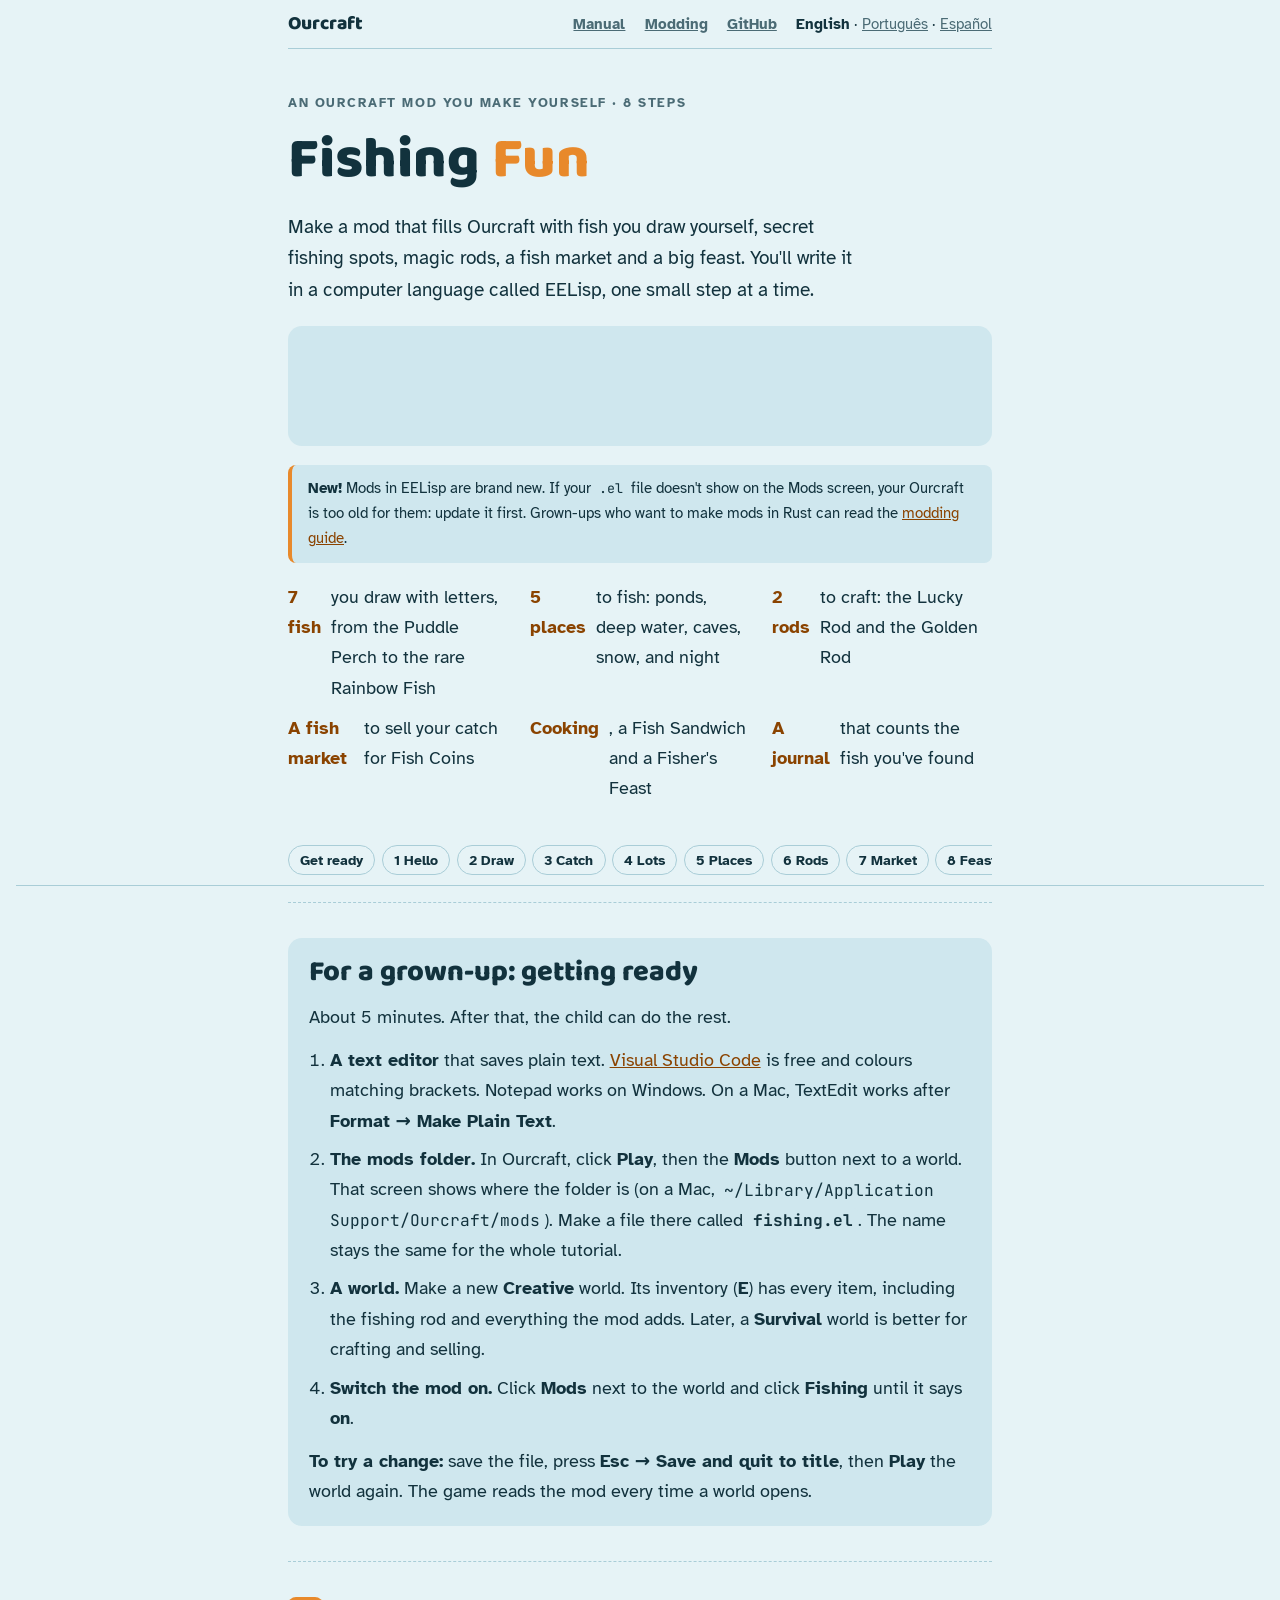
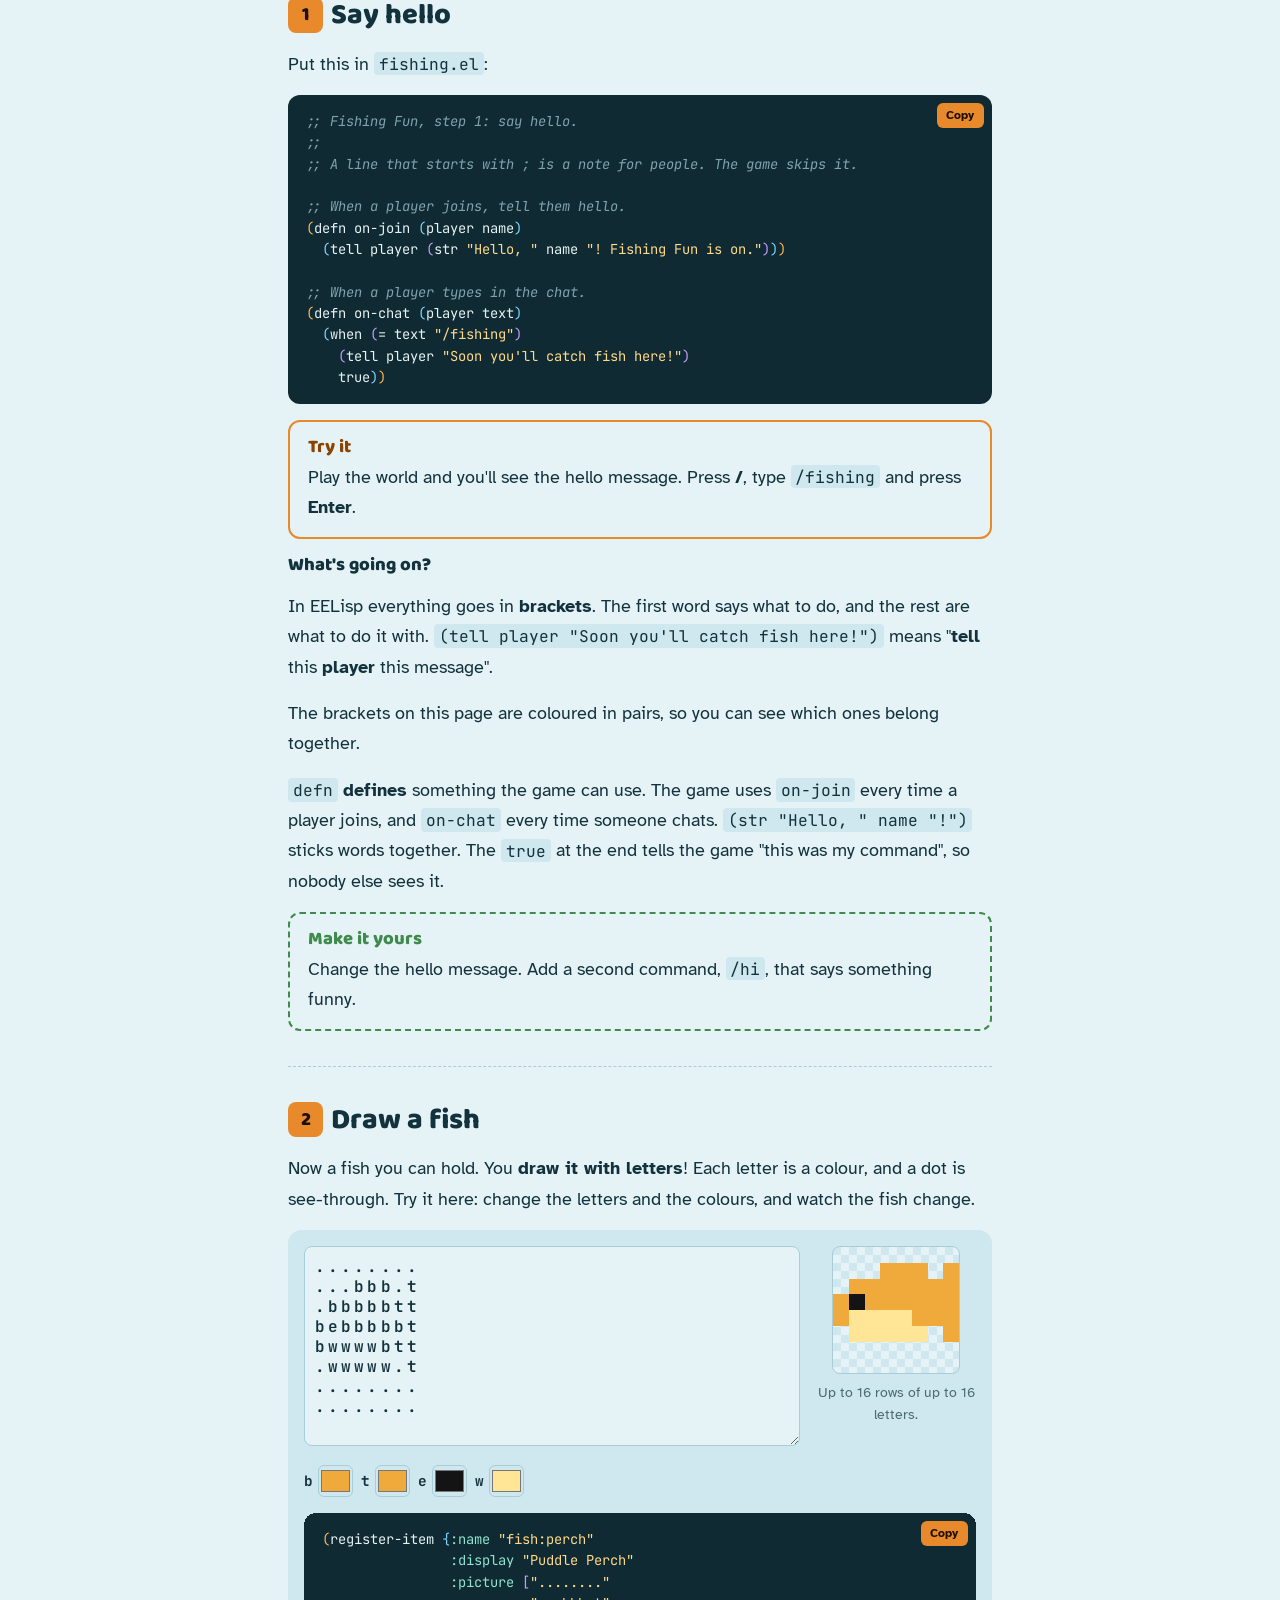
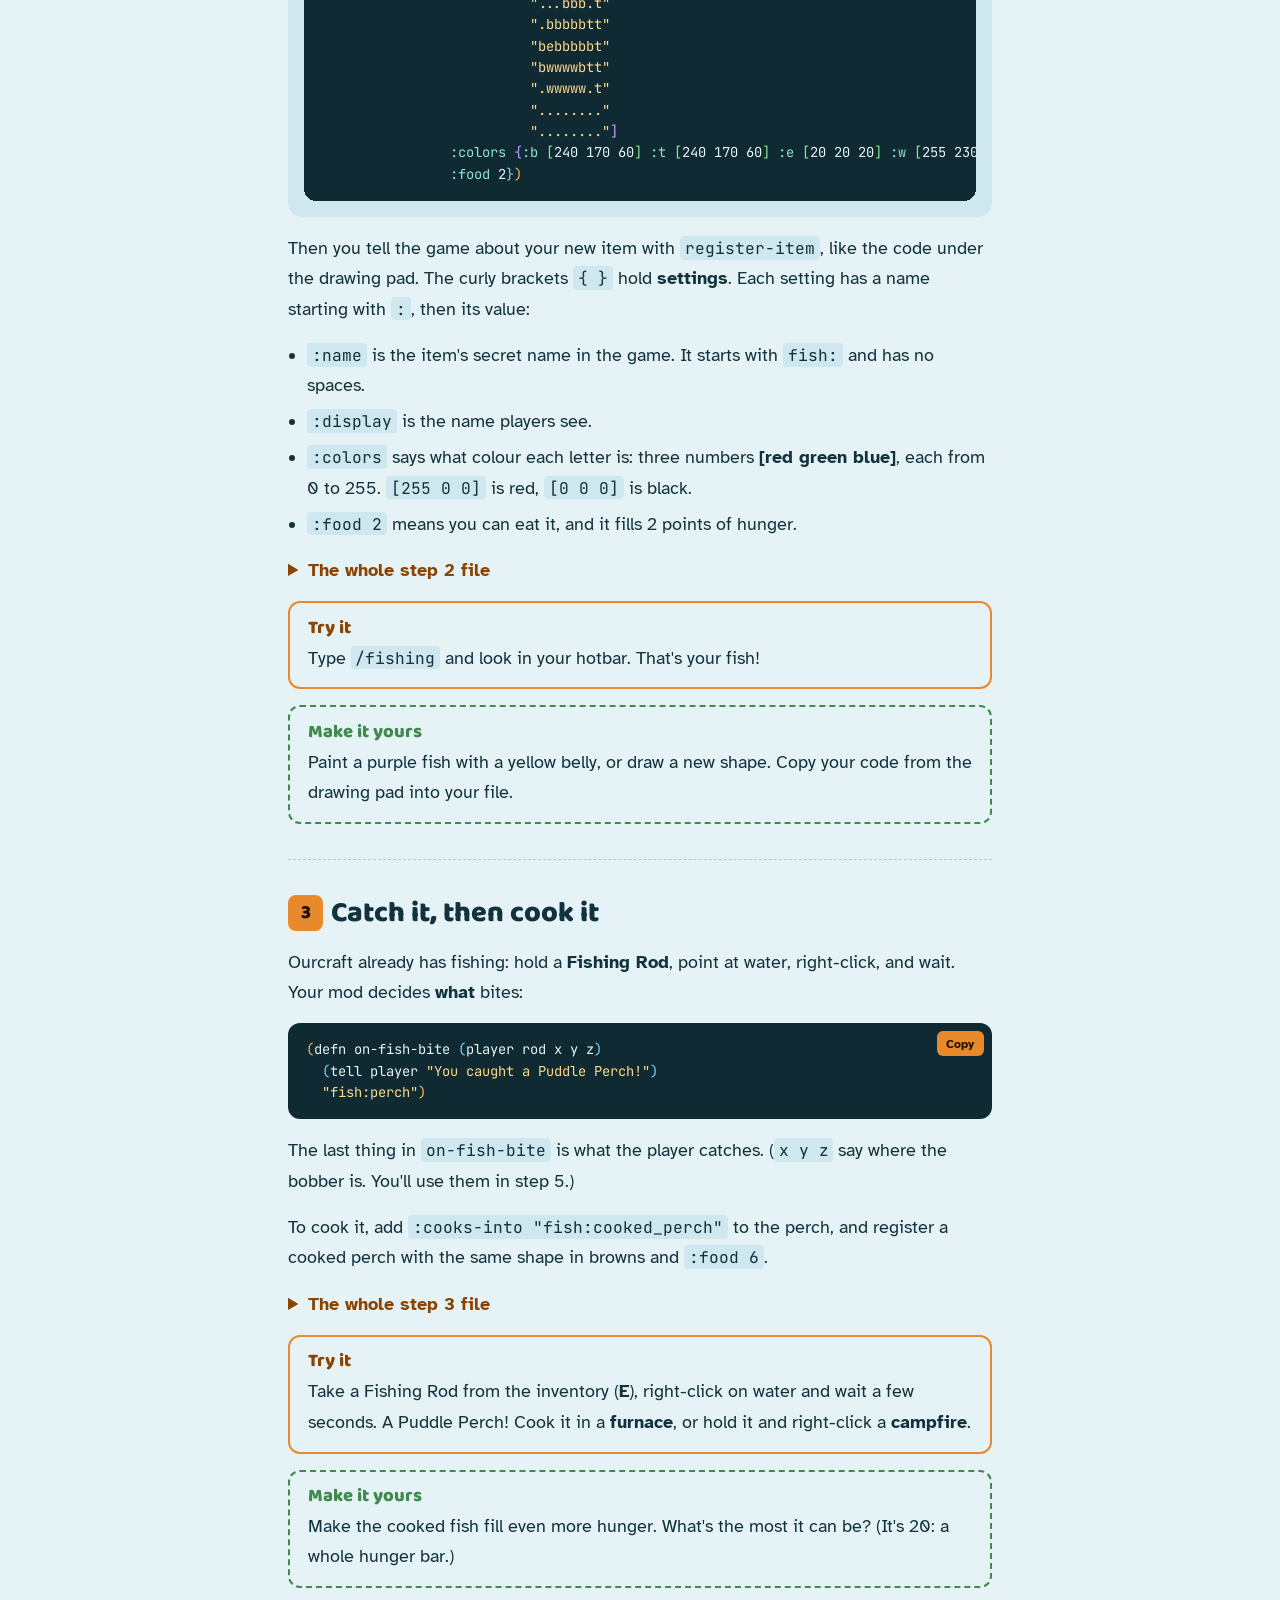
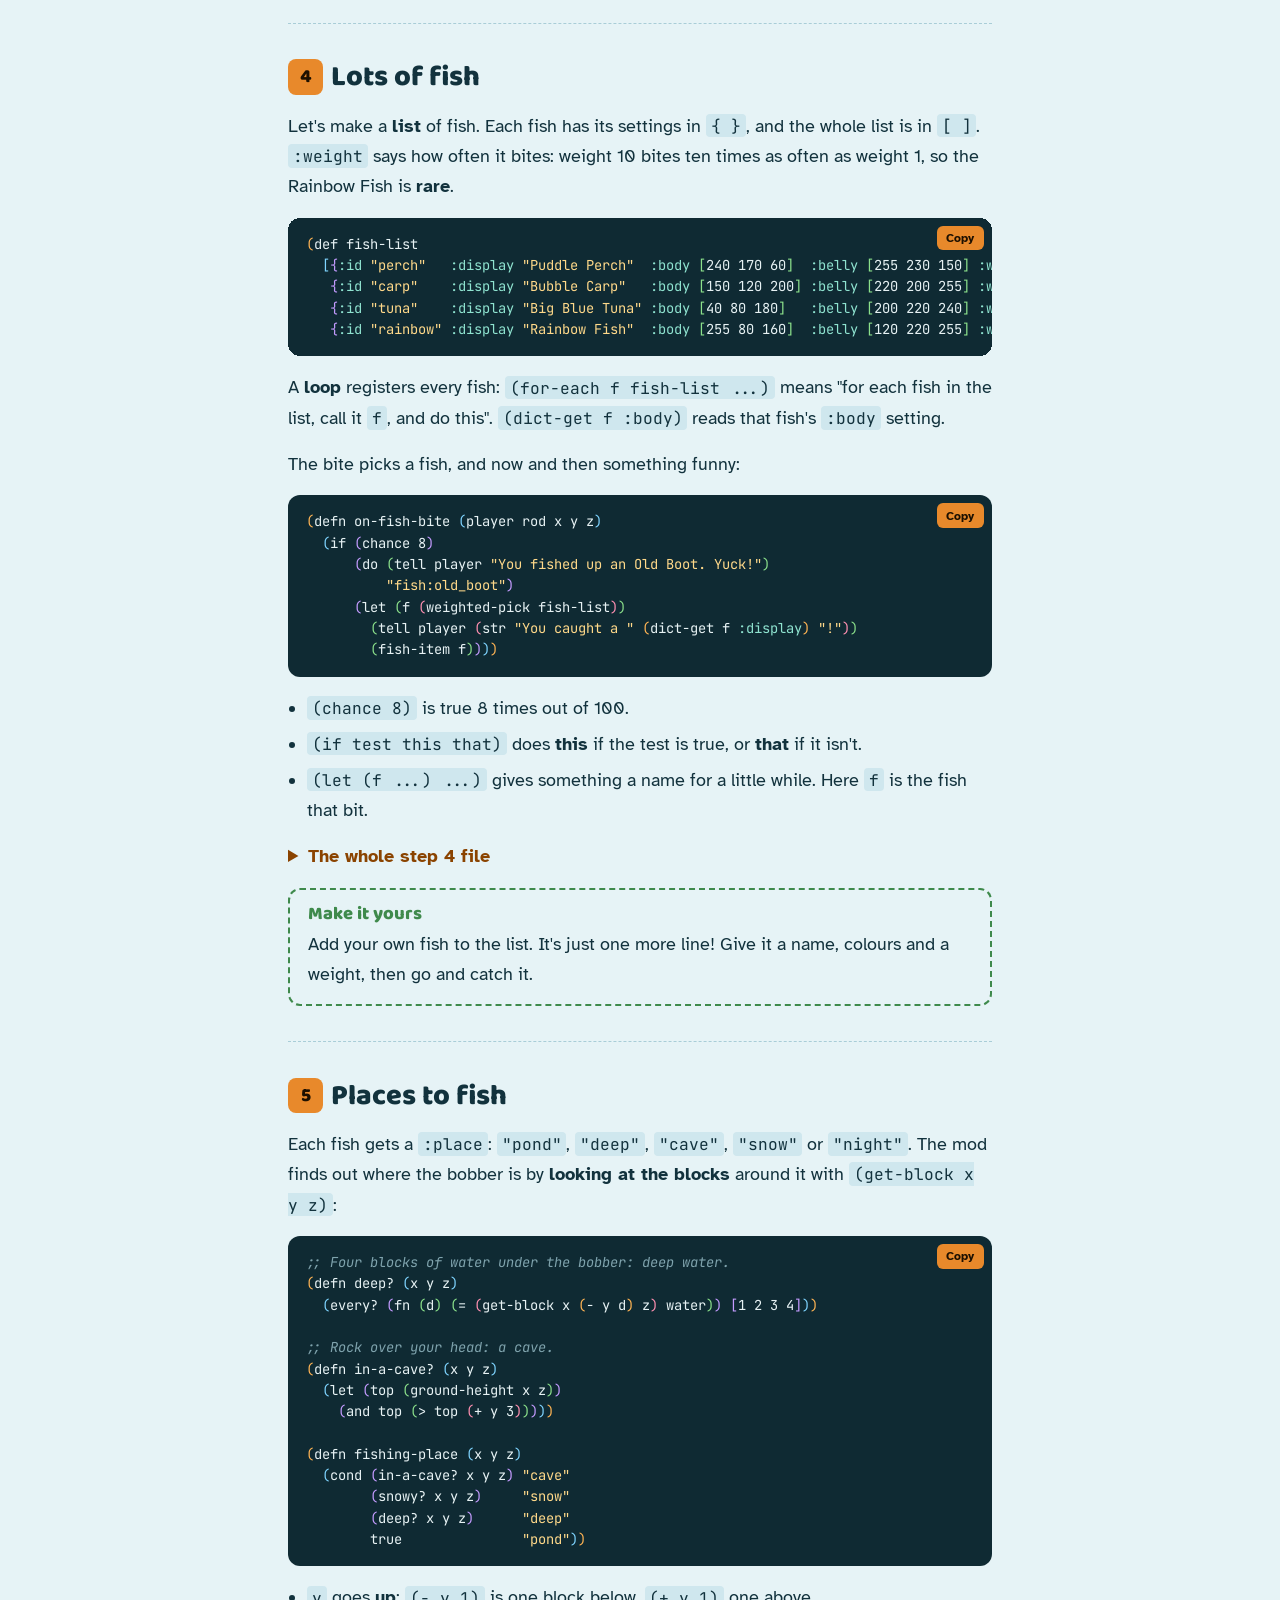
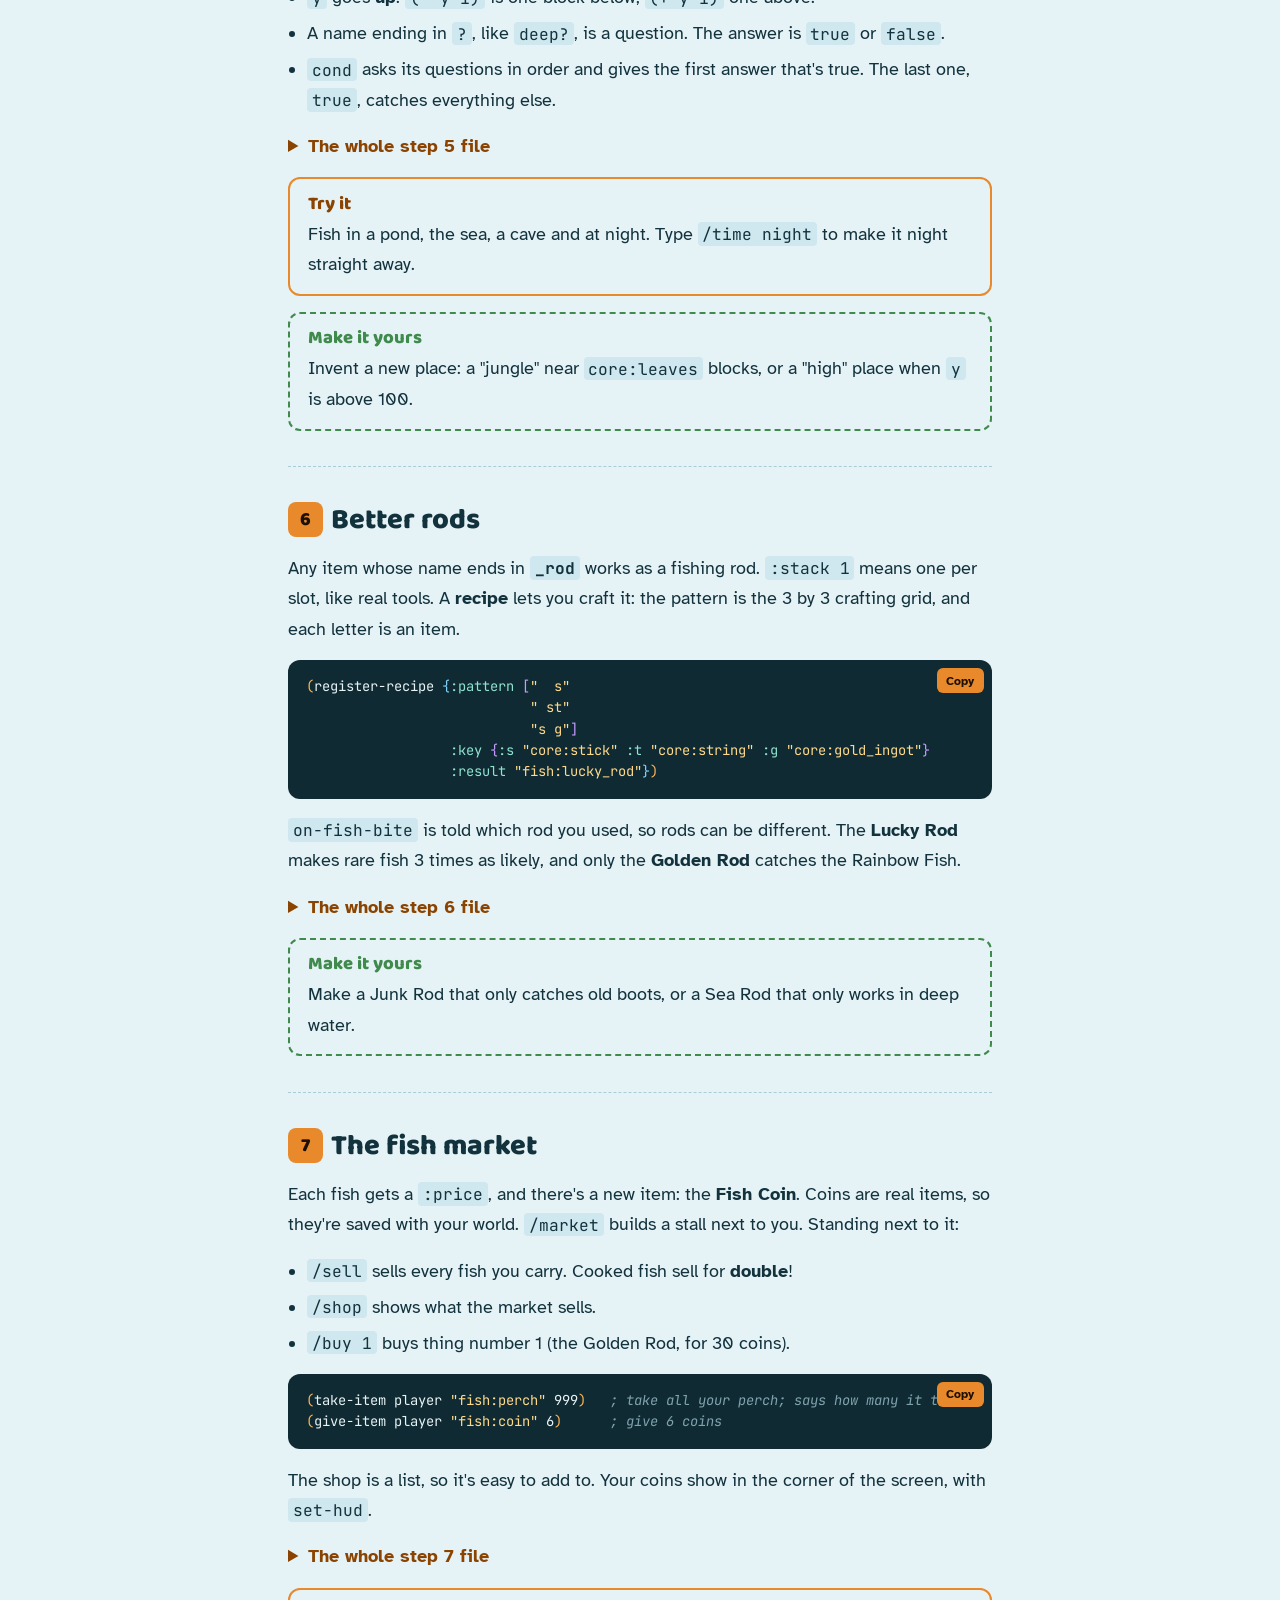
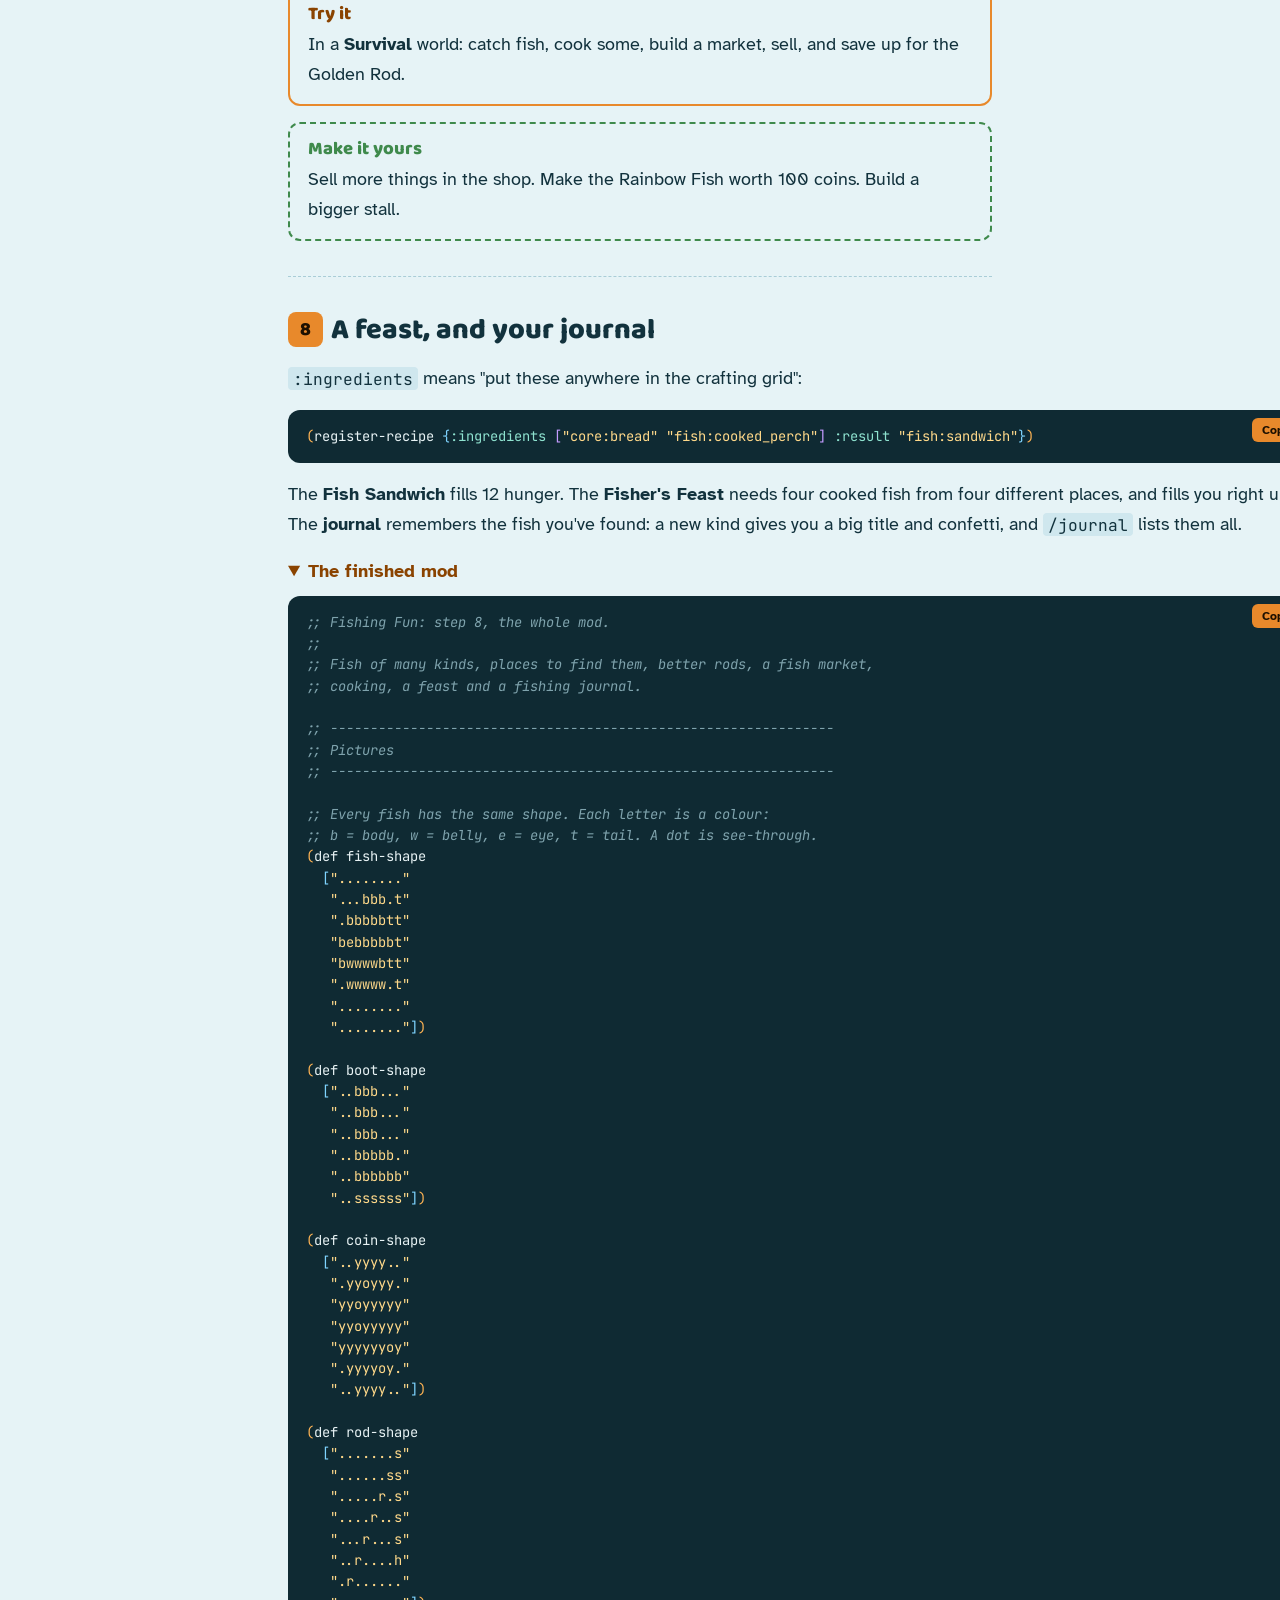
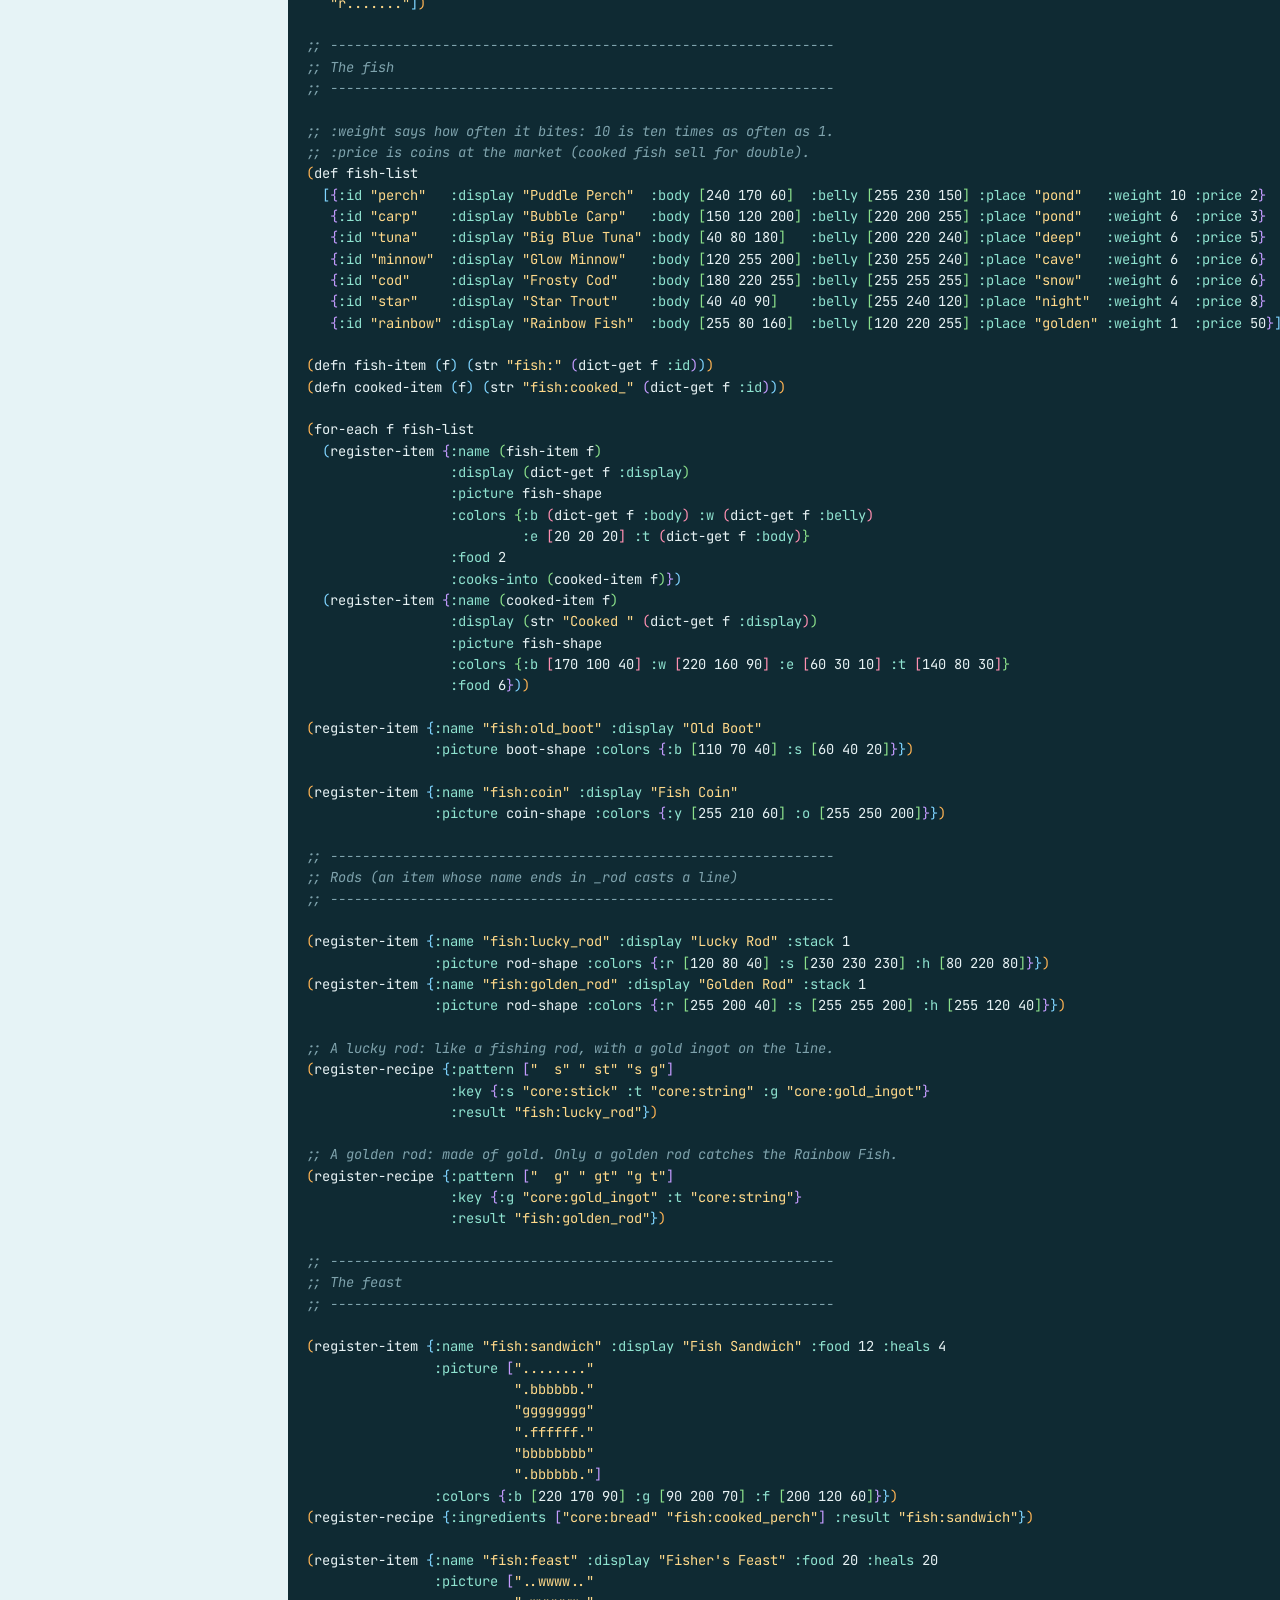
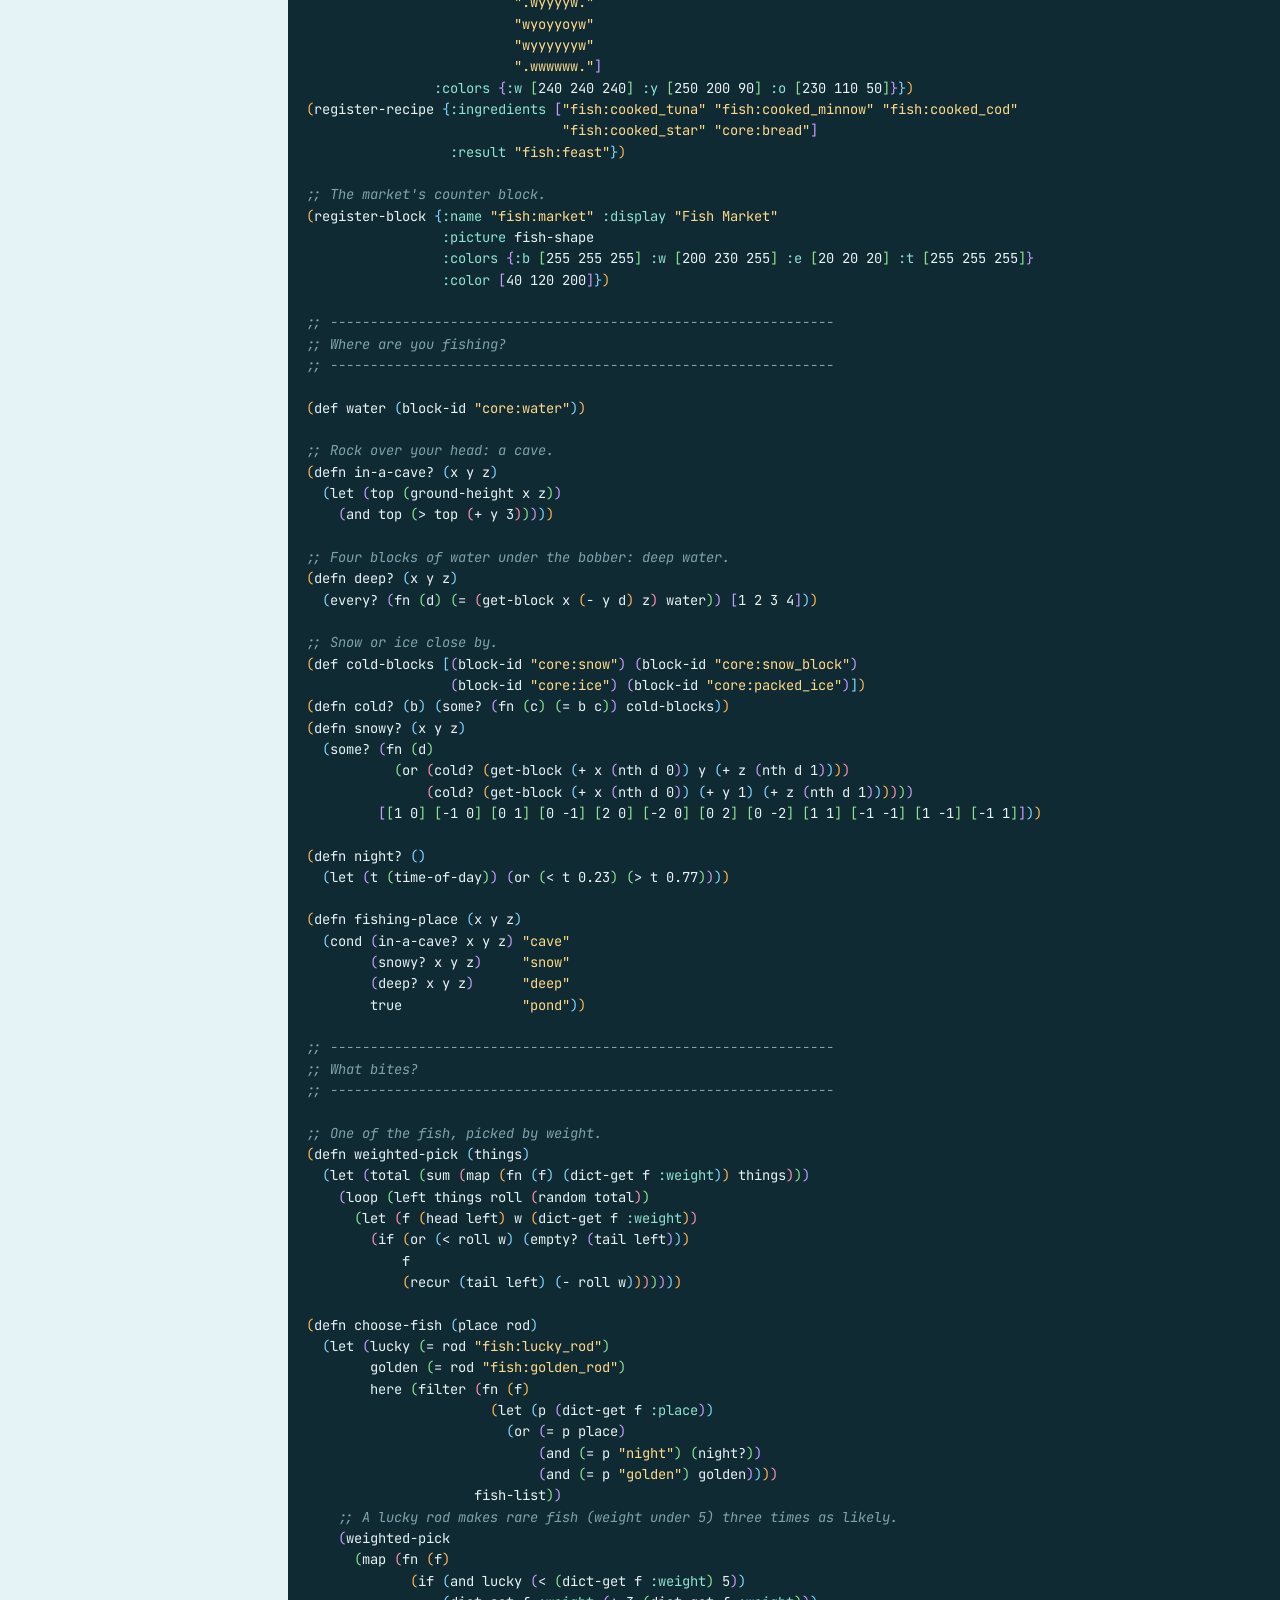
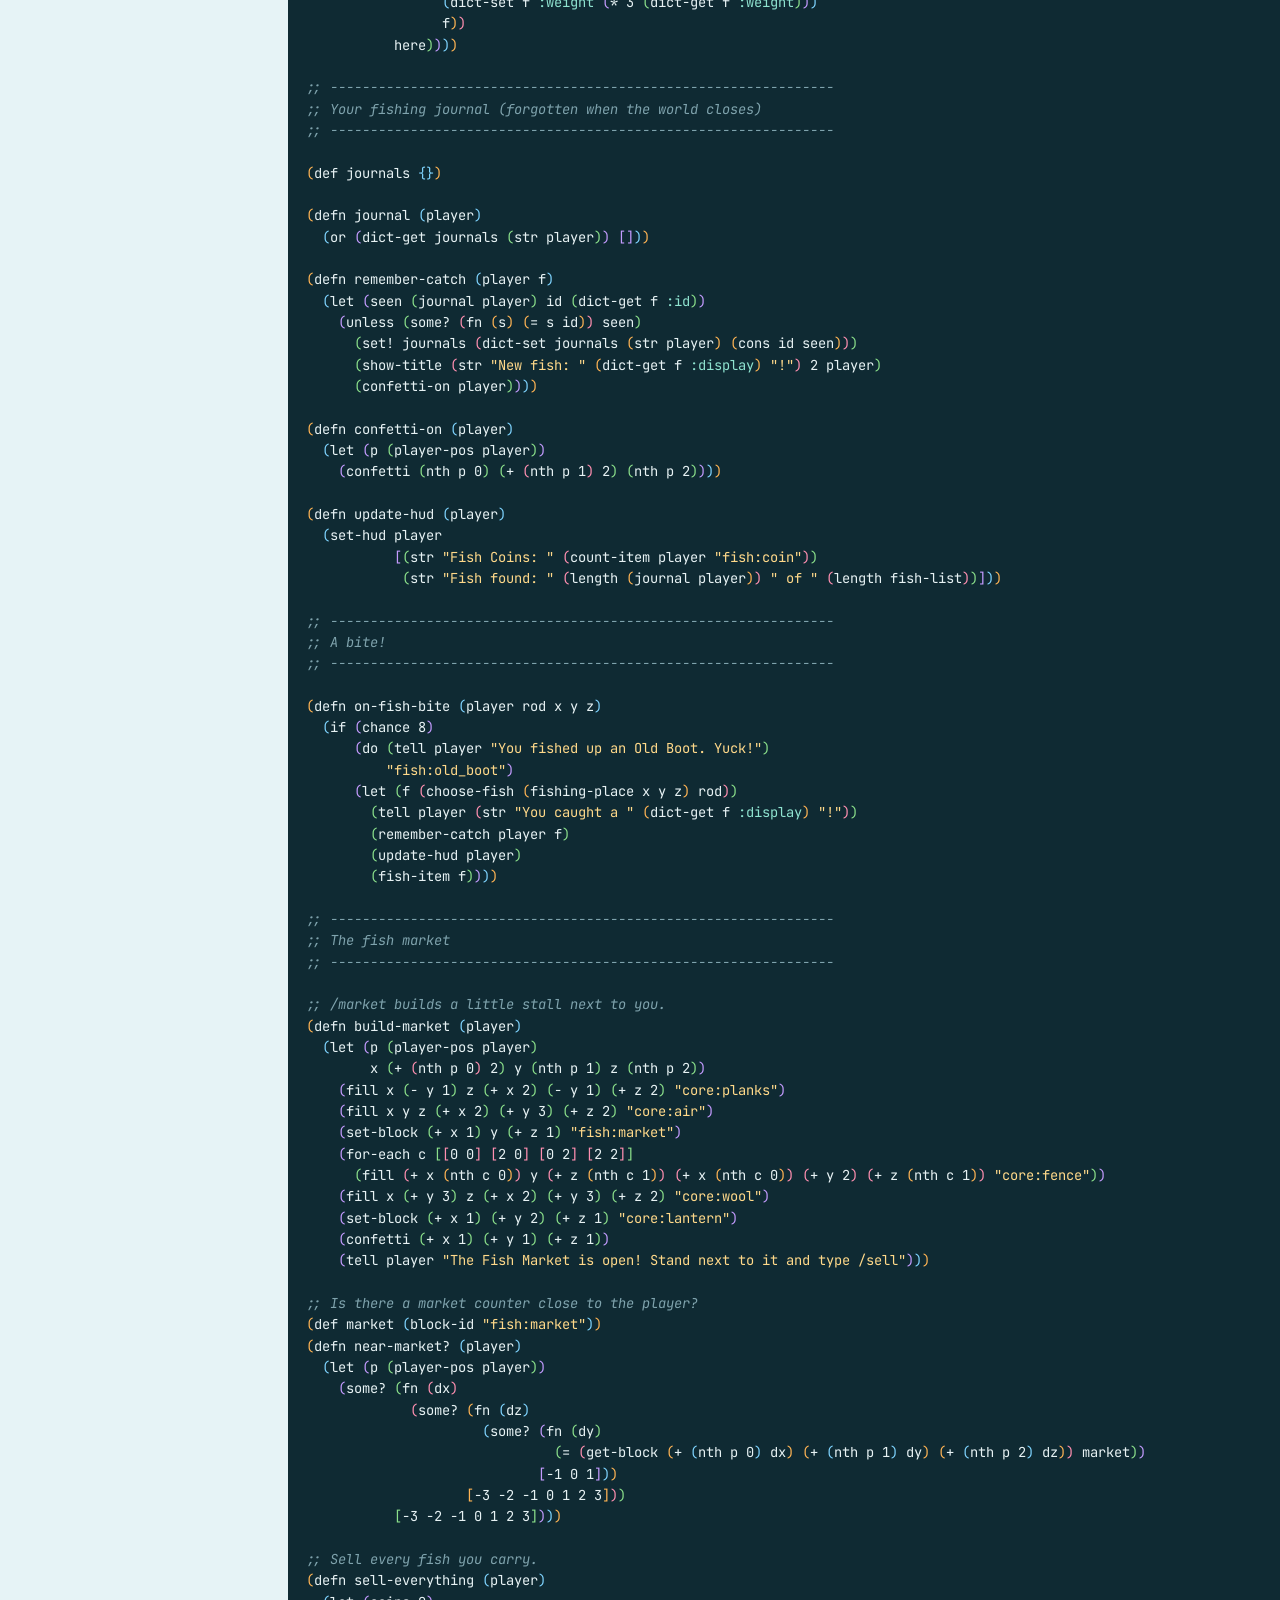
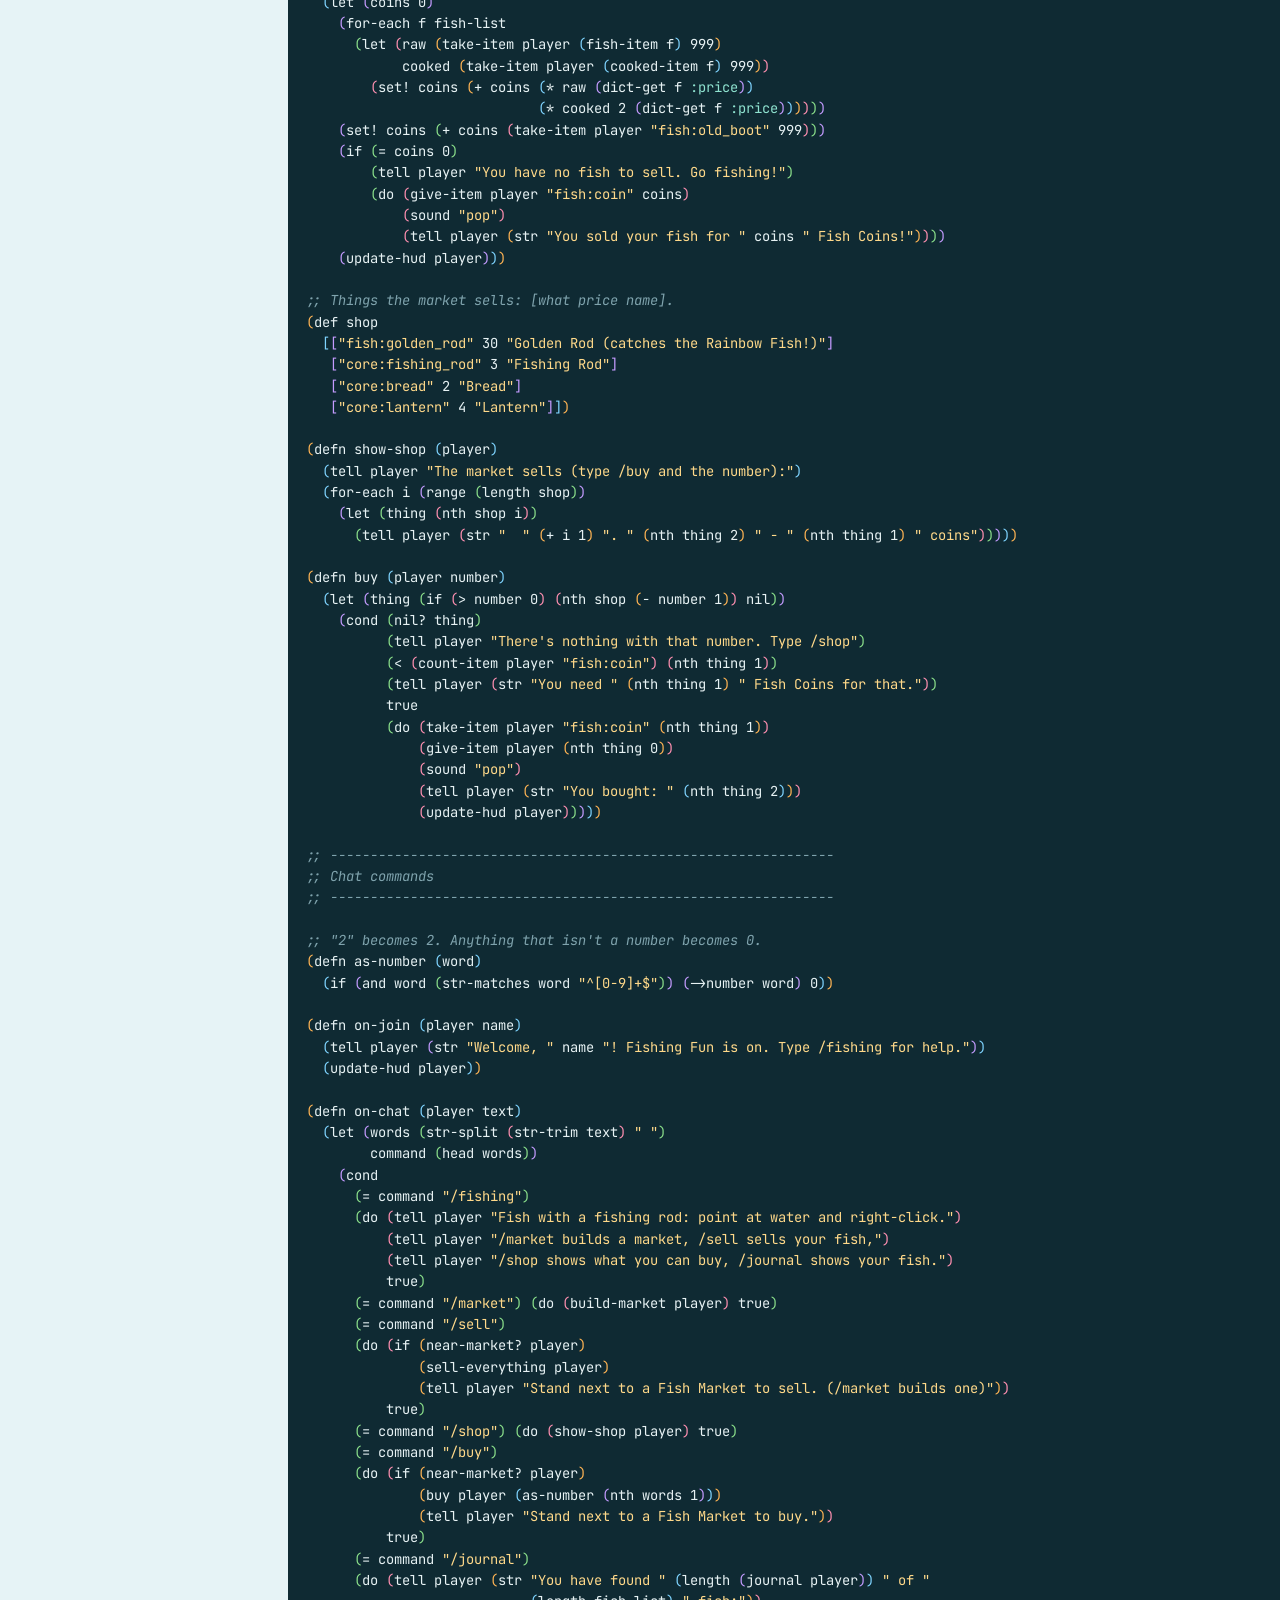
==== commit 8634d2bb: "Fishing Fun in Brazilian Portuguese and Spanish from Spain fishing-pt-br.html and fishing-es.html, w" ====
--- a/fishing.html
+++ b/fishing.html
@@ -4,6 +4,9 @@
 <meta charset="utf-8">
 <meta name="viewport" content="width=device-width, initial-scale=1, viewport-fit=cover">
 <meta name="description" content="A step-by-step tutorial for children: make an Ourcraft fishing mod in EELisp, with fish you draw yourself, places to fish, rods, a fish market and cooking.">
+<link rel="alternate" hreflang="en" href="https://rsantacroce.github.io/ourcraft-site/fishing.html">
+<link rel="alternate" hreflang="pt-BR" href="https://rsantacroce.github.io/ourcraft-site/fishing-pt-br.html">
+<link rel="alternate" hreflang="es-ES" href="https://rsantacroce.github.io/ourcraft-site/fishing-es.html">
 <link rel="icon" href="assets/favicon.svg" type="image/svg+xml">
 <title>Fishing Fun Mod · Ourcraft</title>
 <link rel="preconnect" href="https://fonts.googleapis.com">
@@ -121,12 +124,13 @@
 .sitebar { display: flex; flex-wrap: wrap; gap: .4rem 1.2rem; align-items: center; padding-block: .9rem; border-bottom: 1px solid var(--line); font: 700 .95rem/1.2 var(--font-body) }
 .sitebar .home { font: 800 1.2rem/1 var(--font-display); color: var(--ink); text-decoration: none; margin-right: auto }
 .sitebar a { color: var(--ink-soft) }
+.langs { font-weight: 400 } .langs a[aria-current] { color: var(--ink); font-weight: 700; text-decoration: none }
 .notice { background: var(--water-deep); border-left: 4px solid var(--perch); border-radius: 8px; padding: .7rem 1rem; font-size: .95rem }
 footer { padding-block: 2rem; text-align: center; font-family: var(--font-display); font-size: 1.4rem }
 </style>
 </head>
 <body>
-<div class="col sitebar"><a class="home" href="./">Ourcraft</a><a href="manual.html">Manual</a><a href="modding.html">Modding</a><a href="https://github.com/rsantacroce/ourcraft">GitHub</a></div>
+<div class="col sitebar"><a class="home" href="./">Ourcraft</a><a href="manual.html">Manual</a><a href="modding.html">Modding</a><a href="https://github.com/rsantacroce/ourcraft">GitHub</a><span class="langs" aria-label="Language"><a href="fishing.html" lang="en" aria-current="page">English</a> · <a href="fishing-pt-br.html" lang="pt-BR">Português</a> · <a href="fishing-es.html" lang="es-ES">Español</a></span></div>
 
 <header class="col hero">
   <div class="kicker">An Ourcraft mod you make yourself · 8 steps</div>
@@ -305,7 +309,7 @@
 
 <section id="oops">
   <h2>When something goes wrong</h2>
-  <p>Everyone's code goes wrong sometimes, even grown-up programmers'. When your mod has a problem, the game says so in the <b>chat</b>, starting with <span class="warn">⚠</span>. <b>The script has a problem</b> means the game couldn't read your file: it stops at the first problem, so anything after it is missing too. <b>(on-chat …) failed</b> means something went wrong inside <code>on-chat</code>.</p>
+  <p>Everyone's code goes wrong sometimes, even grown-up programmers'. When your mod has a problem, the game says so in the <b>chat</b>, starting with <span class="warn">(!)</span>. <b>The script has a problem</b> means the game couldn't read your file: it stops at the first problem, so anything after it is missing too. <b>(on-chat …) failed</b> means something went wrong inside <code>on-chat</code>.</p>
   <div class="tablewrap"><table>
     <thead><tr><th>What you see</th><th>What to check</th></tr></thead>
     <tbody>
